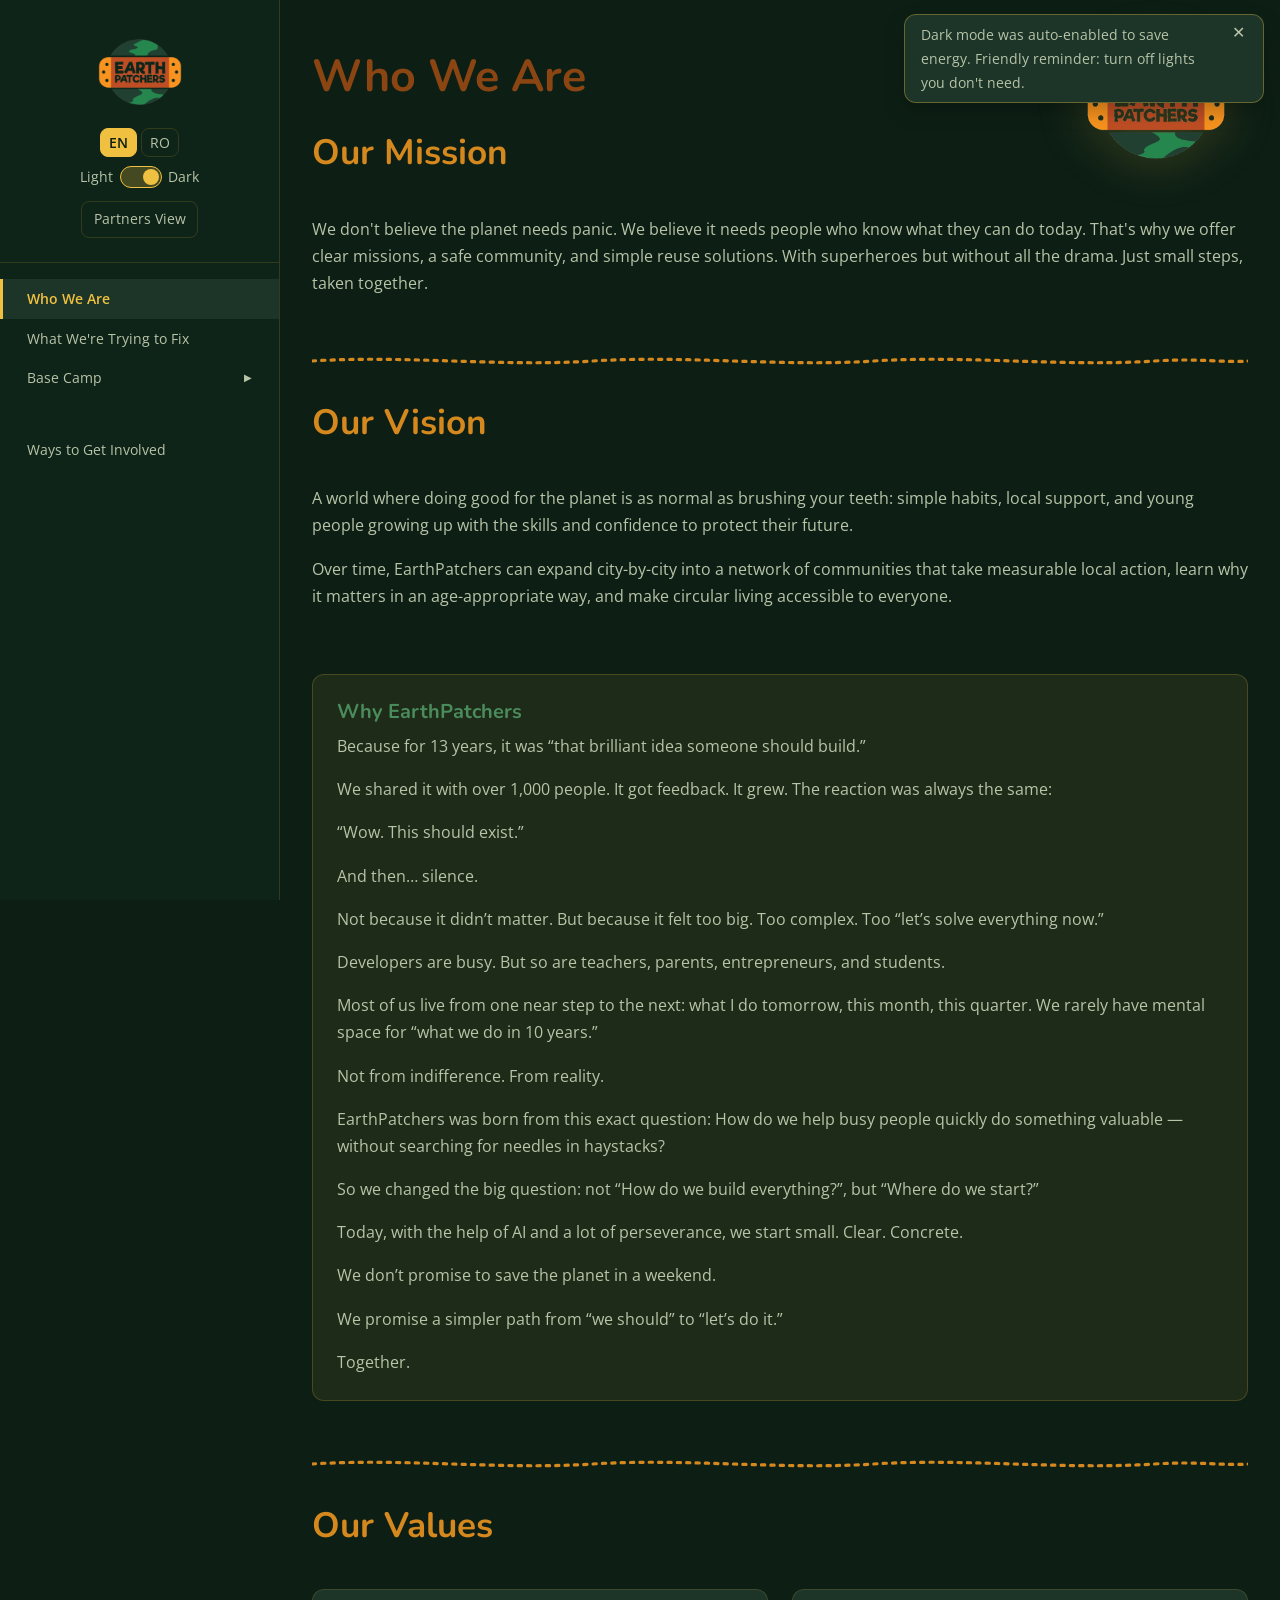
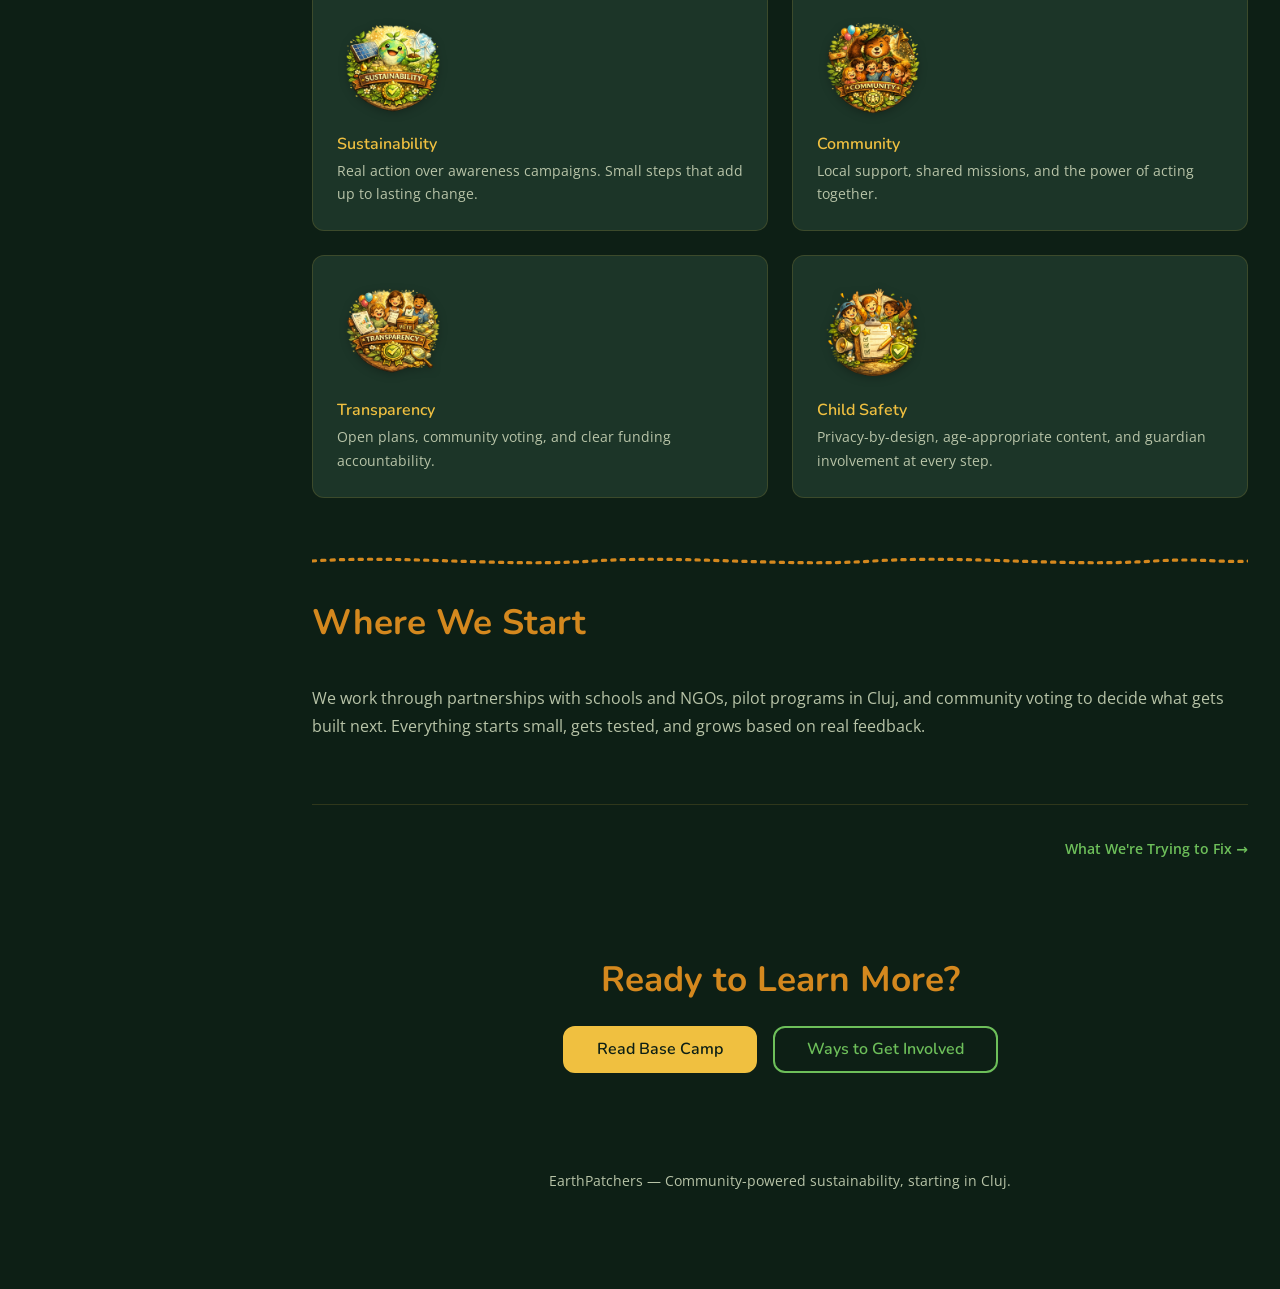
==== index.html @ 1deacddd "Polish overview flow, mission examples, and mobile table controls" ====
﻿<!DOCTYPE html>
<html lang="en">
<head>
  <meta charset="UTF-8">
  <meta name="viewport" content="width=device-width, initial-scale=1.0">
  <title>EarthPatchers — Community-Powered Sustainability for Families & Youth</title>
  <meta name="description" content="EarthPatchers is a community platform that helps families and young people turn sustainability into real-life action through missions, safe local collaboration, and circular habits.">

  <!-- Open Graph -->
  <meta property="og:title" content="EarthPatchers — Community-Powered Sustainability">
  <meta property="og:description" content="A platform for families and youth to turn sustainability into real-life action through missions, collaboration, and circular habits.">
  <meta property="og:image" content="assets/EP_FINAL_LOGO.png">
  <meta property="og:type" content="website">
  <meta property="og:url" content="https://earthpatchers.org">

  <script>
    (function () {
      var root = document.documentElement;
      var savedLang = localStorage.getItem('ep-lang');
      var hour = new Date().getHours();
      var autoTheme = (hour >= 18 || hour < 6) ? 'dark' : 'light';
      var manualTheme = sessionStorage.getItem('ep-theme-manual-override');
      var resolvedTheme = (manualTheme === 'light' || manualTheme === 'dark') ? manualTheme : autoTheme;

      root.lang = (savedLang === 'ro' || savedLang === 'en') ? savedLang : 'en';
      root.setAttribute('data-lang', root.lang);
      root.setAttribute('data-theme', resolvedTheme);
    })();
  </script>

  <!-- Fonts -->
  <link rel="preconnect" href="https://fonts.googleapis.com">
  <link rel="preconnect" href="https://fonts.gstatic.com" crossorigin>
  <link href="https://fonts.googleapis.com/css2?family=Nunito:wght@600;700;800&family=Open+Sans:wght@400;600&display=swap" rel="stylesheet">

  <!-- Favicon -->
  <link rel="icon" type="image/png" href="assets/EP_FINAL_LOGO.png">

  <!-- Styles -->
  <link rel="stylesheet" href="css/styles.css">
</head>
<body>

  <!-- ========== SIDEBAR ========== -->
  <nav id="sidebar" class="sidebar" aria-label="Main navigation">
    <div class="sidebar__header">
      <a href="#about">
        <img src="assets/EP_FINAL_LOGO.png" alt="EarthPatchers Logo" class="sidebar__logo">
      </a>
      <div class="sidebar__lang">
        <button class="lang-btn active" data-lang="en">EN</button>
        <button class="lang-btn" data-lang="ro">RO</button>
      </div>
      <div class="theme-switch" aria-label="Theme switch">
        <span class="theme-switch__label" data-i18n="theme.light">Light</span>
        <label class="theme-toggle">
          <input class="theme-toggle__input" type="checkbox" data-theme-toggle aria-label="Toggle dark mode">
          <span class="theme-toggle__slider"></span>
        </label>
        <span class="theme-switch__label" data-i18n="theme.dark">Dark</span>
      </div>
      <div class="audience-switch">
        <a id="audience-switch-to-partners" class="audience-switch__btn" href="partners.html" data-i18n="audience.switch.partners" data-audience="public">Partners View</a>
        <a id="audience-switch-to-public" class="audience-switch__btn" href="index.html" data-i18n="audience.switch.public" data-audience="partners">Public View</a>
      </div>
    </div>

    <ul class="sidebar__nav">
      <li>
        <a href="#about" class="sidebar__link active" data-i18n="nav.about">Who We Are</a>
      </li>
      <li>
        <a href="#overview" class="sidebar__link" data-i18n="nav.overview">What We're Trying to Fix</a>
      </li>
      <li class="sidebar__accordion">
        <div class="sidebar__accordion-toggle" data-accordion="mvp">
          <a href="#mvp" class="sidebar__accordion-link" data-i18n="nav.mvp">Base Camp</a>
          <button class="sidebar__accordion-arrow" aria-label="Toggle submenu" aria-expanded="false">&#9654;</button>
        </div>
        <ul class="sidebar__submenu">
          <li><a href="#module/missions-hq" class="sidebar__sublink" data-i18n="mod.missions-hq">Missions HQ</a></li>
          <li><a href="#module/tribes" class="sidebar__sublink" data-i18n="mod.tribes">Tribes</a></li>
          <li data-audience="partners"><a href="#module/earth-side" class="sidebar__sublink" data-i18n="mod.earth-side">Earth's Side of the Story</a></li>
          <li data-audience="partners"><a href="#module/market-hut" class="sidebar__sublink" data-i18n="mod.market-hut">Market Hut</a></li>
        </ul>
      </li>
      <li class="sidebar__accordion" data-audience="partners">
        <div class="sidebar__accordion-toggle" data-accordion="next-steps">
          <a href="#next-steps" class="sidebar__accordion-link" data-i18n="nav.next-steps">Next Steps</a>
          <button class="sidebar__accordion-arrow" aria-label="Toggle submenu" aria-expanded="false">&#9654;</button>
        </div>
        <ul class="sidebar__submenu">
          <li><a href="#module/activity-hut" class="sidebar__sublink" data-i18n="mod.activity-hut">Activity Hut</a></li>
          <li><a href="#module/eco-shops" class="sidebar__sublink" data-i18n="mod.eco-shops">Eco Shops Directory</a></li>
          <li><a href="#module/green-wall" class="sidebar__sublink" data-i18n="mod.green-wall">The Green Wall</a></li>
          <li><a href="#module/org-scientists" class="sidebar__sublink" data-i18n="mod.org-scientists">Organisations & Scientists</a></li>
          <li><a href="#module/new-cities" class="sidebar__sublink" data-i18n="mod.new-cities">New Cities & Discovery Phase</a></li>
          <li><a href="#module/games-room" class="sidebar__sublink" data-i18n="mod.games-room">Games Room</a></li>
          <li><a href="#module/patcher-camp" class="sidebar__sublink" data-i18n="mod.patcher-camp">Patcher Camp</a></li>
        </ul>
      </li>
      <li>
        <a href="#contact" class="sidebar__link" data-i18n="nav.contact">Ways to Get Involved</a>
      </li>
    </ul>
  </nav>

  <!-- ========== OVERLAY ========== -->
  <div id="sidebar-overlay" class="sidebar-overlay"></div>

  <!-- ========== MOBILE HEADER ========== -->
  <header id="mobile-header" class="mobile-header">
    <button id="sidebar-toggle" class="hamburger" aria-label="Open menu">
      <span></span>
    </button>
    <img src="assets/EP_FINAL_LOGO.png" alt="EarthPatchers" class="mobile-header__logo">
    <span class="mobile-header__title">EarthPatchers</span>
    <div class="sidebar__lang">
      <button class="lang-btn active" data-lang="en">EN</button>
      <button class="lang-btn" data-lang="ro">RO</button>
    </div>
    <div class="theme-switch theme-switch--mobile" aria-label="Theme switch">
      <span class="theme-switch__icon theme-switch__icon--light" aria-hidden="true"></span>
      <label class="theme-toggle">
        <input class="theme-toggle__input" type="checkbox" data-theme-toggle aria-label="Toggle dark mode">
        <span class="theme-toggle__slider"></span>
      </label>
      <span class="theme-switch__icon theme-switch__icon--dark" aria-hidden="true"></span>
    </div>
  </header>

  <div id="theme-energy-note" class="theme-energy-note" hidden>
    <p class="theme-energy-note__text" data-i18n="theme.auto.note">Dark mode was auto-enabled to save energy. Friendly reminder: turn off lights you don't need.</p>
    <button id="theme-energy-note-close" class="theme-energy-note__close" type="button" aria-label="Dismiss">✕</button>
  </div>

  <!-- ========== MAIN CONTENT ========== -->
  <main class="content">

    <!-- ===== OVERVIEW PAGE ===== -->
    <section id="page-overview" class="page">

      <!-- Hero -->
      <div class="hero">
        <h1 class="hero__tagline" data-i18n="hero.tagline">Patching the Earth Together,
One Stitch at a Time</h1>
        <p class="hero__subtitle rich-text" data-i18n="hero.subtitle" data-i18n-html>Between work, school, laundry, and the everlasting question "where did I leave my keys?", searching for trusted planet missions shouldn&rsquo;t be another task on the list.<br><br>EarthPatchers wants to gather them for you in one place. Creating your own Tribe (a team), starting your own mission, jumping into one started by others, or teaming up with one created by our trusted NGO partners is what we plan to start building first.</p>
      </div>

      <!-- Why EarthPatchers Exists -->
      <div class="section">
        <div class="section__heading">
          <h2 data-i18n="overview.problem.title">What would EarthPatchers stitch together</h2>
        </div>
        <div class="section__divider"></div>
        <p class="rich-text" data-i18n="overview.problem.text" data-i18n-html>There&rsquo;s no shortage of information about the planet.<br>There&rsquo;s just a shortage of time, clarity, and simple ways to act on it.<br><br>Important missions are scattered across websites, hidden in long reports, or buried in social media feeds. Finding them can feel a bit like looking for a needle in a haystack&hellip; while holding a laundry basket in one hand..<br><br>EarthPatchers is building a space that brings these missions together in one place &mdash; so instead of just reading about problems, you&rsquo;ll be able to actually do something about them.<br><br>Small missions at home.<br>Real missions created by trusted NGOs.<br>Ideas started by people like you.</p>
        <div class="callout callout--golden">
          <p class="callout__text rich-text" data-i18n="overview.problem.solution" data-i18n-html>No stress. No fuss.<br>Just practical action, shared effort, and the reminder that big things don&rsquo;t get fixed alone.<br><br><span class="overview-problem-signoff">We&rsquo;re patching the Earth together &mdash; one stitch at a time.</span></p>
        </div>
      </div>

      <!-- What Is a Mission -->
      <div class="section">
        <div class="section__heading">
          <h2 data-i18n="overview.mission.title">What would a Mission to Save the Earth look like</h2>
        </div>
        <div class="section__divider"></div>
        <p data-i18n="overview.mission.text">A mission will be one practical action that helps nature, your neighborhood, or your community, and can be finished in real life. We plan missions to be clear, safe, and doable for different ages and schedules. A realistic rhythm could be one to three missions a month, when life allows.</p>
        <p data-i18n="overview.mission.examples-intro">Examples by mission size and age group:</p>
        <div class="feature-grid mission-size-grid">
          <div class="feature-card">
            <div class="mission-size-header">
              <img src="assets/10_PC.png" alt="" aria-hidden="true" class="mission-size-coin">
              <h4 class="feature-card__title" data-i18n="overview.mission.small.title">Small Mission (10 Patch Coins)</h4>
            </div>
            <div class="feature-card__text" data-i18n="overview.mission.small.examples" data-i18n-html>
              <ul>
                <li>Time: about 10-20 minutes, either as a one-off or as a small daily habit.</li>
                <li>Kids: water one local tree or plant and track it for a week.</li>
                <li>Teens: run a one-week save water at home Tribe challenge.</li>
                <li>Adults: check the fridge, find 2 things that need to be eaten today or tomorrow, and move them to the front.</li>
              </ul>
            </div>
          </div>
          <div class="feature-card">
            <div class="mission-size-header">
              <img src="assets/25_PC.png" alt="" aria-hidden="true" class="mission-size-coin">
              <h4 class="feature-card__title" data-i18n="overview.mission.medium.title">Medium Mission (25 Patch Coins)</h4>
            </div>
            <div class="feature-card__text" data-i18n="overview.mission.medium.examples" data-i18n-html>
              <ul>
                <li>Time: about 45-60 minutes a week, usually done in one session.</li>
                <li>Kids + family: park or riverbank clean-up.</li>
                <li>Teens: take one no-car day and use bike, bus, or walking.</li>
                <li>Adults: donate one item you no longer use (for example a pair of sunglasses, a book, or a jacket).</li>
              </ul>
            </div>
          </div>
          <div class="feature-card">
            <div class="mission-size-header">
              <img src="assets/50_PC.png" alt="" aria-hidden="true" class="mission-size-coin">
              <h4 class="feature-card__title" data-i18n="overview.mission.big.title">Big Mission (50 Patch Coins)</h4>
            </div>
            <div class="feature-card__text" data-i18n="overview.mission.big.examples" data-i18n-html>
              <ul>
                <li>Time: about half a day to a full day, usually during the weekend.</li>
                <li>Kids + school: build and maintain a pollinator corner in the school yard.</li>
                <li>Teens: lead a neighborhood energy-saving mini campaign with measurable results.</li>
                <li>Adults: coordinate a community day with clean-up, repair, and tree-care actions.</li>
              </ul>
            </div>
          </div>
        </div>
      </div>

      <!-- What Is a Tribe -->
      <div class="section">
        <div class="section__heading">
          <h2 data-i18n="overview.tribe.title">What Is a Tribe</h2>
        </div>
        <div class="section__divider"></div>
        <p class="rich-text" data-i18n="overview.tribe.text" data-i18n-html>A Tribe is a small team.<br>Not a crowd. Not a stadium. A handful of people saying, &ldquo;Let&rsquo;s do this together.&rdquo;<br>The kind of team where you know who brings snacks and who always forgets socks.<br>Like a camp club, but for real life.</p>
        <div class="callout callout--golden">
          <h4 class="callout__title" data-i18n="overview.tribe.types-intro">Tribes can be:</h4>
          <div class="feature-card__text" data-i18n="overview.tribe.types" data-i18n-html>
            <ul>
              <li>for kids and teens + leaders (kids use aliases and avatars, no visible faces, and their activity is visible only inside the Tribe)</li>
              <li>adults-only (adults choose how public their involvement is)</li>
            </ul>
          </div>
        </div>
      </div>

      <!-- How It Works -->
      <div class="section">
        <div class="section__heading">
          <h2 data-i18n="overview.how.title">How We Plan It to Work</h2>
        </div>
        <div class="section__divider"></div>
        <div class="journey-table-shell">
          <div class="journey-table-controls" aria-hidden="true">
            <button type="button" class="journey-table-control journey-table-control--left" data-journey-scroll="left" data-i18n-aria-label="overview.how.scroll.left" aria-label="Scroll left">←</button>
            <button type="button" class="journey-table-control journey-table-control--right" data-journey-scroll="right" data-i18n-aria-label="overview.how.scroll.right" aria-label="Scroll right">→</button>
          </div>
          <div class="journey-table-wrap">
            <table class="journey-table">
              <thead>
                <tr>
                  <th data-i18n="overview.how.table.col.step">Step</th>
                  <th data-i18n="overview.how.table.col.adult">Adult Journey</th>
                  <th data-i18n="overview.how.table.col.parent">Parent Journey</th>
                  <th data-i18n="overview.how.table.col.child">Child Journey</th>
                </tr>
              </thead>
              <tbody>
                <tr>
                  <td data-i18n="overview.how.table.step1.label">Join</td>
                  <td>
                    <ul class="journey-list">
                      <li data-i18n="overview.how.table.step1.adult">Adult creates an account and sets own visibility permissions.</li>
                    </ul>
                  </td>
                  <td>
                    <ul class="journey-list">
                      <li data-i18n="overview.how.table.step1.parent">Parent creates family account + linked child account(s). Sets child safety permissions.</li>
                    </ul>
                  </td>
                  <td>
                    <ul class="journey-list">
                      <li data-i18n="overview.how.table.step1.child">Child account(s) are linked to parent account. Parent permissions define what child or children can see and do.</li>
                    </ul>
                  </td>
                </tr>
                <tr>
                  <td data-i18n="overview.how.table.step2.label">Join a Tribe</td>
                  <td>
                    <ul class="journey-list">
                      <li data-i18n="overview.how.table.step2.adult">Adult selects missions based on size and skills, and can belong to one or more Tribes.</li>
                    </ul>
                  </td>
                  <td>
                    <ul class="journey-list">
                      <li data-i18n="overview.how.table.step2.parent">Parent chooses trusted Tribe leaders (teacher, scout leader, or parent leader). The leader sends a safe invite to connect child account(s).</li>
                    </ul>
                  </td>
                  <td>
                    <ul class="journey-list">
                      <li data-i18n="overview.how.table.step2.child">Child or children join only after parent approval through the safe invite, can belong to one or more Tribes, and see only Tribe-shared content.</li>
                    </ul>
                  </td>
                </tr>
                <tr>
                  <td data-i18n="overview.how.table.step3.label">Join and Complete the Mission</td>
                  <td>
                    <ul class="journey-list">
                      <li data-i18n="overview.how.table.step3.adult">Joins the Tribe that created the chosen mission and completes it.</li>
                    </ul>
                  </td>
                  <td>
                    <ul class="journey-list">
                      <li data-i18n="overview.how.table.step3.parent">Parent supports child or children participation where needed. In-person missions may require a minimum number of parents, based on age and mission type.</li>
                    </ul>
                  </td>
                  <td>
                    <ul class="journey-list">
                      <li data-i18n="overview.how.table.step3.child">Child or children join and complete a mission with the Tribe.</li>
                    </ul>
                  </td>
                </tr>
                <tr>
                  <td data-i18n="overview.how.table.step4.label">Validation + Coins</td>
                  <td>
                    <ul class="journey-list">
                      <li data-i18n="overview.how.table.step4.adult">Patch Coins are earned after validation.</li>
                    </ul>
                  </td>
                  <td>
                    <ul class="journey-list">
                      <li data-i18n="overview.how.table.step4.parent">Leader validates. Child or children earn 10 Patch Coins.</li>
                      <li data-i18n="overview.how.table.step4.parent.extra">If parent also participates and is validated: parent earns 10 Patch Coins.</li>
                    </ul>
                  </td>
                  <td>
                    <ul class="journey-list">
                      <li data-i18n="overview.how.table.step4.child">Leader validates. Child or children earn 10 Patch Coins.</li>
                    </ul>
                  </td>
                </tr>
                <tr data-audience="partners">
                  <td data-i18n="overview.how.table.step5.label">Explore + Quiz</td>
                  <td>
                    <ul class="journey-list">
                      <li data-i18n="overview.how.table.step5.adult">Explores Earth&apos;s Side of the Story and can earn extra Patch Coins from the quiz.</li>
                    </ul>
                  </td>
                  <td>
                    <ul class="journey-list">
                      <li data-i18n="overview.how.table.step5.parent">Parent can also explore Earth&apos;s Side of the Story to understand local needs. Content is age-tailored. Quiz can add extra Patch Coins.</li>
                    </ul>
                  </td>
                  <td>
                    <ul class="journey-list">
                      <li data-i18n="overview.how.table.step5.child">Child or children explore age-tailored Earth&apos;s Side of the Story and can earn extra Patch Coins from the quiz.</li>
                    </ul>
                  </td>
                </tr>
                <tr data-audience="partners">
                  <td data-i18n="overview.how.table.step6.label">Use Coins</td>
                  <td>
                    <ul class="journey-list">
                      <li data-i18n="overview.how.table.step6.adult">Uses Patch Coins in Market Hut for practical reusable items (jackets, books, tools, board games, household items).</li>
                      <li data-audience="partners" data-i18n="overview.how.table.step6.games-room">In partners view: Patch Coins can also unlock games in the Games Room.</li>
                    </ul>
                  </td>
                  <td>
                    <ul class="journey-list">
                      <li data-i18n="overview.how.table.step6.parent">Parent helps child or children use Patch Coins in Market Hut safely (toys, jackets, books, school supplies, board games, reusable household items).</li>
                      <li data-audience="partners" data-i18n="overview.how.table.step6.games-room">In partners view: Patch Coins can also unlock games in the Games Room.</li>
                    </ul>
                  </td>
                  <td>
                    <ul class="journey-list">
                      <li data-i18n="overview.how.table.step6.child">Child or children can use earned Patch Coins in Market Hut with parent permissions and guidance.</li>
                      <li data-audience="partners" data-i18n="overview.how.table.step6.games-room">In partners view: Patch Coins can also unlock games in the Games Room.</li>
                    </ul>
                  </td>
                </tr>
              </tbody>
            </table>
          </div>
        </div>
      </div>

      <!-- Trust & Safety -->
      <div class="section section--trust">
        <div class="callout callout--green">
          <h4 class="callout__title" data-i18n="overview.trust.title">Important!</h4>
          <div class="callout__text rich-text" data-i18n="overview.trust.text" data-i18n-html><p><strong>Tribe leaders</strong> will need a validated account. They will help with moderation, keep things safe and clean, and can earn more <strong>Patch Coins</strong> for this extra responsibility.</p><p>For now, <strong>Patch Coins</strong> will just be tracked until the features that use them are ready.</p></div>
        </div>
      </div>

      <!-- Starting in Cluj -->
      <div class="section">
        <div class="section__heading">
          <h2 data-i18n="overview.cluj.title">Starting in Cluj</h2>
        </div>
        <div class="section__divider"></div>
        <div class="feature-card feature-card--single feature-card--cluj-single">
          <div class="feature-card__icon feature-card__icon--cluj"><img src="assets/Starting_in_Cluj_scene_1200x1200_last_one.png" alt="" aria-hidden="true"></div>
          <p class="feature-card__text" data-i18n="overview.cluj.text">EarthPatchers plans to start in Cluj and grow carefully. New cities would open later only when there is enough discovery support (data + partners), so the information stays real and trustworthy.</p>
        </div>
      </div>

      <!-- Partnerships -->
      <div class="section">
        <div class="section__heading">
          <h2 data-i18n="overview.partners.title">Partnerships</h2>
        </div>
        <div class="section__divider"></div>
        <p data-i18n="overview.partners.text">EarthPatchers is designed to work alongside schools and NGOs, not replace them. We plan to build local partnerships and collaboration goals as missions scale. If you want to start missions or get involved as a teacher, parent, scout leader, NGO, or partner, find more details in Ways to Get Involved.</p>
      </div>

      <!-- Bottom CTA -->
      <div class="footer-note page-footer-note">
        <p data-i18n="footer.text">EarthPatchers — Community-powered sustainability, starting in Cluj.</p>
      </div>
    </section>

    <!-- ===== WHERE WE START PAGE ===== -->
    <section id="page-mvp" class="page">

      <h1 data-i18n="mvp.title">Base Camp</h1>
      <p class="mvp-title-plan" data-i18n="mvp.title.plan" data-audience="partners">36-Month Plan</p>
      <p data-i18n="mvp.intro" data-audience="public">EarthPatchers starts with a focused plan in Cluj and begins with two core pillars:</p>
      <p data-i18n="mvp.intro" data-audience="partners">EarthPatchers is starting with a focused 36-month plan that proves the platform works in real life, in Cluj, before we expand. This starting plan has four pillars:</p>

      <!-- MVP Pillars -->
      <div class="pillars">
        <div class="pillar">
          <a href="#module/missions-hq" class="pillar__image-link" aria-label="Open Missions HQ module">
            <img src="assets/Missions_HQ_1200x1200_clean_fullbleed_last_one.png?v=2" alt="Missions HQ" class="pillar__image" loading="lazy">
          </a>
          <h3 class="pillar__title" data-i18n="mvp.pillar1.title">Missions HQ</h3>
          <p class="pillar__text" data-i18n="mvp.pillar1.text">Quick missions (10–20 min) and weekend missions (1–2 hours), filtered by age, interest, and time. Progress tracked with badges, points, and a personal timeline.</p>
          <a href="#module/missions-hq" class="card__link pillar__explore-link"><span data-i18n="nextsteps.explore">Explore</span> &rarr;</a>
        </div>
        <div class="pillar">
          <a href="#module/tribes" class="pillar__image-link" aria-label="Open Tribes module">
            <img src="assets/Tribes_diverse_last.png" alt="Tribes" class="pillar__image" loading="lazy">
          </a>
          <h3 class="pillar__title" data-i18n="mvp.pillar2.title">Tribes</h3>
          <p class="pillar__text" data-i18n="mvp.pillar2.text">Small pilot groups in Cluj with a realistic rhythm: monthly or seasonal challenges. Clear rules, reporting, and adult/guardian involvement where needed.</p>
          <a href="#module/tribes" class="card__link pillar__explore-link"><span data-i18n="nextsteps.explore">Explore</span> &rarr;</a>
        </div>
        <div class="pillar" data-audience="partners">
          <a href="#module/earth-side" class="pillar__image-link" aria-label="Open Earth's Side of the Story module">
            <img src="assets/Earths_Side_of_the_Story_1200x1200_last.png" alt="Earth's Side of the Story" class="pillar__image" loading="lazy">
          </a>
          <h3 class="pillar__title" data-i18n="mvp.pillar4.title">Earth’s Side of the Story</h3>
          <p class="pillar__text" data-i18n="mvp.pillar4.text">A step-by-step learning-and-action world in Cluj with three doors: My Hazards, Contamination & Recovery Zone, and Learn & Play, all connected to missions.</p>
          <a href="#module/earth-side" class="card__link pillar__explore-link"><span data-i18n="nextsteps.explore">Explore</span> &rarr;</a>
        </div>
        <div class="pillar" data-audience="partners">
          <a href="#module/market-hut" class="pillar__image-link" aria-label="Open Market Hut module">
            <img src="assets/Market_Hut_last_one.png?v=2" alt="Market Hut" class="pillar__image" loading="lazy">
          </a>
          <h3 class="pillar__title" data-i18n="mvp.pillar3.title">Market Hut</h3>
          <p class="pillar__text" data-i18n="mvp.pillar3.text">Local swap and give-away listings for Cluj. Safety-by-design: clear exchange rules, safe pickup practices, and moderation for suspicious behavior.</p>
          <a href="#module/market-hut" class="card__link pillar__explore-link"><span data-i18n="nextsteps.explore">Explore</span> &rarr;</a>
        </div>
      </div>

      <!-- Timeline -->
      <div class="section" data-audience="partners">
        <div class="section__heading">
          <h2 data-i18n="mvp.timeline.title">36-Month Timeline</h2>
        </div>
        <div class="section__divider"></div>

        <div class="timeline">
          <!-- Phase 1 -->
          <div class="timeline__phase">
            <div class="timeline__dot"></div>
            <div class="timeline__label"><span data-i18n="mvp.phase1.label">Phase 1</span> &middot; <span data-i18n="mvp.phase1.months">Months 0–12</span></div>
            <h3 class="timeline__title" data-i18n="mvp.phase1.title">Prove the Core Loop in Cluj</h3>
            <ul class="timeline__list">
              <li data-i18n="mvp.phase1.item1">Launch the missions library and start tracking progress</li>
              <li data-i18n="mvp.phase1.item2">Run the first youth community pilot groups with strong safety rules</li>
              <li data-i18n="mvp.phase1.item3">Launch the Market Hut pilot, with moderation and clear guidance for safe pickup</li>
              <li data-i18n="mvp.phase1.item4">Add the first "learning corner" (small, curated, age-aware)</li>
            </ul>
            <div class="timeline__goal">
              <div class="timeline__goal-label">Goal</div>
              <p class="timeline__goal-text" data-i18n="mvp.phase1.goal">Prove people return, participate, and feel safe.</p>
            </div>
          </div>

          <!-- Phase 2 -->
          <div class="timeline__phase">
            <div class="timeline__dot"></div>
            <div class="timeline__label"><span data-i18n="mvp.phase2.label">Phase 2</span> &middot; <span data-i18n="mvp.phase2.months">Months 13–24</span></div>
            <h3 class="timeline__title" data-i18n="mvp.phase2.title">Make It Stronger & Easier to Run</h3>
            <ul class="timeline__list">
              <li data-i18n="mvp.phase2.item1">Improve mission quality and "mission packs" (seasonal collections)</li>
              <li data-i18n="mvp.phase2.item2">Expand youth pilot groups if Phase 1 works well</li>
              <li data-i18n="mvp.phase2.item3">Improve safe exchange flows (categories, templates, trust signals)</li>
              <li data-i18n="mvp.phase2.item4">Grow the learning layer carefully (still staged)</li>
            </ul>
            <div class="timeline__goal">
              <div class="timeline__goal-label">Goal</div>
              <p class="timeline__goal-text" data-i18n="mvp.phase2.goal">Reduce admin/moderation effort while improving experience and safety.</p>
            </div>
          </div>

          <!-- Phase 3 -->
          <div class="timeline__phase">
            <div class="timeline__dot"></div>
            <div class="timeline__label"><span data-i18n="mvp.phase3.label">Phase 3</span> &middot; <span data-i18n="mvp.phase3.months">Months 25–36</span></div>
            <h3 class="timeline__title" data-i18n="mvp.phase3.title">Make It Stable & Scale-Ready</h3>
            <ul class="timeline__list">
              <li data-i18n="mvp.phase3.item1">Make the three pillars robust enough for growth</li>
              <li data-i18n="mvp.phase3.item2">Ensure safety workflows work at larger scale</li>
              <li data-i18n="mvp.phase3.item3">Strengthen the learning layer into clear learning paths connected to missions</li>
            </ul>
            <div class="timeline__goal">
              <div class="timeline__goal-label">Goal</div>
              <p class="timeline__goal-text" data-i18n="mvp.phase3.goal">EarthPatchers becomes repeatable as a model, starting from Cluj.</p>
            </div>
          </div>
        </div>
      </div>

      <!-- What Success Looks Like -->
      <div class="section section--mvp-success">
        <div class="section__heading">
          <h2 data-i18n="mvp.success.title">What Success Looks Like</h2>
        </div>
        <div class="section__divider"></div>
        <ul class="metrics">
          <li><span class="metrics__icon metrics__icon--missions"><img src="assets/Missions are completed and people return.png" alt="" aria-hidden="true"></span> <span data-i18n="mvp.success.item1">Missions are completed and people return for more</span></li>
          <li><span class="metrics__icon metrics__icon--missions"><img src="assets/Youth participation is safe supportive and meaningful.png" alt="" aria-hidden="true"></span> <span data-i18n="mvp.success.item2">Youth participation is safe, supportive, and meaningful</span></li>
          <li data-audience="partners"><span class="metrics__icon metrics__icon--missions metrics__icon--missions-boost"><img src="assets/Circular_exchange_jolly.png" alt="" aria-hidden="true"></span> <span data-i18n="mvp.success.item3">Circular exchange works smoothly with trust and moderation</span></li>
          <li data-audience="partners"><span class="metrics__icon metrics__icon--missions metrics__icon--missions-boost"><img src="assets/povestea_pamantului_jolly.png" alt="" aria-hidden="true"></span> <span data-i18n="mvp.success.item4">The staged learning layer helps people understand "why" and "what to do next"</span></li>
          <li><span class="metrics__icon metrics__icon--missions metrics__icon--missions-boost"><img src="assets/Cluj becomes a strong foundation.png" alt="" aria-hidden="true"></span> <span data-i18n="mvp.success.item5">Cluj becomes a strong foundation for future expansion</span></li>
        </ul>
      </div>
      <div class="callout callout--golden" data-audience="public">
        <h4 class="callout__title" data-i18n="mvp.more.title">Want to see everything we would like to build?</h4>
        <p class="callout__text" data-i18n="mvp.more.text">Switch to Partner View to explore the full Base Camp plan and Next Steps in our Adventure.</p>
        <p class="callout__actions">
          <a href="partners.html#mvp" class="btn btn--secondary" data-i18n="mvp.more.cta">Go to Partner View</a>
        </p>
      </div>

      <div class="footer-note page-footer-note">
        <p data-i18n="footer.text">EarthPatchers — Community-powered sustainability, starting in Cluj.</p>
      </div>
    </section>

    <!-- ===== NEXT STEPS PAGE (HIDDEN) ===== -->
    <section id="page-next-steps" class="page" data-audience="partners">
      <h1 data-i18n="nextsteps.title">Next Steps</h1>
      <p data-i18n="nextsteps.intro">Beyond Base Camp, EarthPatchers envisions a rich ecosystem of modules. These will be shaped by community voting and implementation possibilities through the Green Wall.</p>

      <div class="card-grid">
        <!-- Activity Hut -->
        <div class="card card--module">
          <a href="#module/activity-hut" class="card__image-link">
            <img src="assets/EP_ActivityHut_magic_1200.png" alt="Activity Hut" class="card__image" loading="lazy">
          </a>
          <div class="card__body">
            <h3 class="card__title" data-i18n="mod.activity-hut">Activity Hut</h3>
            <p class="card__text" data-i18n="mod.activity-hut.short">DIY activities, nature crafts, and seasonal projects for families and young people.</p>
            <a href="#module/activity-hut" class="card__link card__cta" data-i18n="nextsteps.explore">Explore</a>
          </div>
        </div>

        <!-- Eco Shops -->
        <div class="card card--module">
          <a href="#module/eco-shops" class="card__image-link">
            <img src="assets/Ghidul_eco.png" alt="Eco Shops Directory" class="card__image" loading="lazy">
          </a>
          <div class="card__body">
            <h3 class="card__title" data-i18n="mod.eco-shops">Eco Shops Directory</h3>
            <p class="card__text" data-i18n="mod.eco-shops.short">A curated local directory of sustainable shops and services.</p>
            <a href="#module/eco-shops" class="card__link card__cta" data-i18n="nextsteps.explore">Explore</a>
          </div>
        </div>

        <!-- Green Wall -->
        <div class="card card--module">
          <a href="#module/green-wall" class="card__image-link">
            <img src="assets/zidul_verde_last.png" alt="The Green Wall" class="card__image" loading="lazy">
          </a>
          <div class="card__body">
            <h3 class="card__title" data-i18n="mod.green-wall">The Green Wall</h3>
            <p class="card__text" data-i18n="mod.green-wall.short">Community idea board with voting, skill-matching, and team formation.</p>
            <a href="#module/green-wall" class="card__link card__cta" data-i18n="nextsteps.explore">Explore</a>
          </div>
        </div>

        <!-- Organisations & Scientists -->
        <div class="card card--module">
          <a href="#module/org-scientists" class="card__image-link">
            <img src="assets/org_ajutatoare.png" alt="Organisations & Scientists" class="card__image" loading="lazy">
          </a>
          <div class="card__body">
            <h3 class="card__title" data-i18n="mod.org-scientists">Organisations & Scientists</h3>
            <p class="card__text" data-i18n="mod.org-scientists.short">A bridge between community action and trusted science and expert guidance.</p>
            <a href="#module/org-scientists" class="card__link card__cta" data-i18n="nextsteps.explore">Explore</a>
          </div>
        </div>

        <!-- New Cities & Discovery Phase -->
        <div class="card card--module">
          <a href="#module/new-cities" class="card__image-link">
            <img src="assets/New Cities & Discovery Phase_last.png" alt="New Cities & Discovery Phase" class="card__image" loading="lazy">
          </a>
          <div class="card__body">
            <h3 class="card__title" data-i18n="mod.new-cities">New Cities & Discovery Phase</h3>
            <p class="card__text" data-i18n="mod.new-cities.short">City-by-city expansion with transparent funding and community voting.</p>
            <a href="#module/new-cities" class="card__link card__cta" data-i18n="nextsteps.explore">Explore</a>
          </div>
        </div>

        <!-- Games Room -->
        <div class="card card--module">
          <a href="#module/games-room" class="card__image-link">
            <img src="assets/games_room.png" alt="Games Room" class="card__image" loading="lazy">
          </a>
          <div class="card__body">
            <h3 class="card__title" data-i18n="mod.games-room">Games Room</h3>
            <p class="card__text" data-i18n="mod.games-room.short">Trusted nature-learning games. Patch Coins unlock doors. Later: Patcher Camp.</p>
            <a href="#module/games-room" class="card__link card__cta" data-i18n="nextsteps.explore">Explore</a>
          </div>
        </div>

        <!-- Patcher Camp -->
        <div class="card card--module">
          <a href="#module/patcher-camp" class="card__image-link">
            <img src="assets/Patcher_camp.png" alt="Patcher Camp" class="card__image" loading="lazy">
          </a>
          <div class="card__body">
            <h3 class="card__title" data-i18n="mod.patcher-camp">Patcher Camp</h3>
            <p class="card__text" data-i18n="mod.patcher-camp.short">A cooperative adventure game where youth solve real problems as superpowers.</p>
            <a href="#module/patcher-camp" class="card__link card__cta" data-i18n="nextsteps.explore">Explore</a>
          </div>
        </div>
      </div>

      <div class="footer-note page-footer-note">
        <p data-i18n="footer.text">EarthPatchers — Community-powered sustainability, starting in Cluj.</p>
      </div>
    </section>

    <!-- ===== MODULE: MISSIONS HQ ===== -->
    <section id="page-module-missions-hq" class="page page--module">
      <div class="module-hero">
        <img src="assets/Missions_HQ_1200x1200_clean_fullbleed_last_one.png?v=2" alt="Missions HQ" class="module-hero__image" loading="lazy">
        <div class="module-hero__content">
          <span class="module-hero__badge module-hero__badge--mvp" data-i18n="module.mvp-badge">Base Camp</span>
          <h1 data-i18n="missions-hq.title">Missions HQ</h1>
        </div>
      </div>
      <div class="module-body">
        <div class="rich-text module-body__intro" data-i18n="missions-hq.desc" data-i18n-html>Missions HQ is where EarthPatchers begins. It’s a library of real-life missions for kids, teens, and adults, designed to make “saving the Earth” feel doable.

Missions come in sizes that fit busy life: • Tiny missions (10–20 minutes) • Weekend missions (1–2 hours) • Team missions (families, schools, clubs, Tribes)

Adults can filter missions by time, topic, and skills (repairing, organising, teaching, gardening, design, photography), so helping can match what people are actually good at.</div>
        <div class="module-rewards">
          <h4 class="module-rewards__title" data-i18n="missions-hq.rewards.title">Rewards stay simple:</h4>
          <div class="feature-grid mission-rewards-grid">
            <div class="feature-card">
              <div class="feature-card__icon feature-card__icon--missions-coin"><img src="assets/50_PC.png" alt="" aria-hidden="true"></div>
              <p class="feature-card__text" data-i18n="missions-hq.rewards.coins">Patch Coins: you earn them through missions and learning, and use them in Market Hut (and later in Games Room).</p>
            </div>
            <div class="feature-card">
              <div class="feature-card__icon feature-card__icon--missions-coin"><img src="assets/badge.png" alt="" aria-hidden="true"></div>
              <p class="feature-card__text" data-i18n="missions-hq.rewards.badges">Badges: they are about who you are becoming (brave, kind, curious).</p>
            </div>
            <div class="feature-card">
              <div class="feature-card__icon feature-card__icon--missions-coin"><img src="assets/Achievement.png" alt="" aria-hidden="true"></div>
              <p class="feature-card__text" data-i18n="missions-hq.rewards.achievements">Achievements: the things you did, like stickers in your adventure notebook.</p>
            </div>
          </div>
        </div>
        <div class="callout callout--golden module-body__why">
          <h4 class="callout__title" data-i18n="module.why">Why It Matters</h4>
          <p class="callout__text" data-i18n="missions-hq.why">Missions turn climate anxiety into doable action. They give families and young people a clear starting point: one mission at a time, building real change step by step.</p>
        </div>
      </div>
      <div class="module-nav">
        <span class="module-nav__spacer" aria-hidden="true"></span>
        <a href="#module/tribes" class="module-nav__link module-nav__next" data-i18n="module.next">Next &rarr;</a>
      </div>
    </section>

    <!-- ===== MODULE: TRIBES ===== -->
    <section id="page-module-tribes" class="page page--module">
      <div class="module-hero">
        <img src="assets/Tribes_diverse_last.png" alt="Tribes" class="module-hero__image" loading="lazy">
        <div class="module-hero__content">
          <span class="module-hero__badge module-hero__badge--mvp" data-i18n="module.mvp-badge">Base Camp</span>
          <h1 data-i18n="tribes.title">Tribes</h1>
        </div>
      </div>
      <div class="module-body">
        <div class="rich-text module-body__intro" data-i18n="tribes.desc" data-i18n-html>A Tribe is EarthPatchers’ word for a small team (like a club). Tribes can be: • Kids/Teens Tribes (aliases + avatars, no visible kids’ faces, kid activity visible only in the Tribe) • Adults-only Tribes (adults choose their visibility)

Missions can be shared across Tribes so great missions spread without exposing children’s accounts.

Tribe “camp rules” keep things kind and clean: • Be kind • Keep private details private • No visible kids’ faces • Don’t post littering (and don’t encourage it) • Use a Littering report when something shouldn’t be there</div>
        <div class="callout callout--golden module-body__why">
          <h4 class="callout__title" data-i18n="module.why">Why It Matters</h4>
          <p class="callout__text" data-i18n="tribes.why">Sustainability isn’t just about tasks — it’s about belonging. Tribes turn the platform into a community where people support each other, act together, and keep things safe and kind.</p>
        </div>
        <div class="module-next-steps" data-audience="partners">
          <h4 class="module-next-steps__title" data-i18n="module.next-steps-title">Coming Later</h4>
          <ul class="module-next-steps__list">
            <li data-i18n="tribes.next1">More Tribe types: schools, neighbourhoods, NGOs, and interest-based Tribes.</li>
            <li data-i18n="tribes.next2">Better mission sharing through Mission Shelf search and favourites.</li>
            <li data-i18n="tribes.next3">Optional area-based Tribe challenges (monthly or seasonal, not overwhelming).</li>
            <li data-i18n="tribes.next4">Cleaner moderation tools and clearer littering reports.</li>
            <li data-i18n="tribes.next5">Optional adult-only community events and learning circles.</li>
            <li class="rich-text" data-i18n="tribes.next6" data-i18n-html>
              Roles:
              <ol>
                <li>MasterPatchers (Mentors, Campaigners)</li>
                <li>NewsPatcher (Reporters)</li>
                <li>AppPatchers (Developers, QAs)</li>
                <li>CraftPatchers (Craft makers - Market Hut)</li>
              </ol>
            </li>
          </ul>
        </div>
      </div>
      <div class="module-nav">
        <a href="#module/missions-hq" class="module-nav__link module-nav__prev" data-i18n="module.prev">&larr; Previous</a>
        <a href="#module/earth-side" class="module-nav__link module-nav__next" data-i18n="module.next" data-audience="partners">Next &rarr;</a>
      </div>
    </section>

    <!-- ===== MODULE: MARKET HUT ===== -->
    <section id="page-module-market-hut" class="page page--module">
      <div class="module-hero">
        <img src="assets/Market_Hut_last_one.png?v=2" alt="Market Hut" class="module-hero__image" loading="lazy">
        <div class="module-hero__content">
          <span class="module-hero__badge module-hero__badge--mvp" data-i18n="module.mvp-badge">Base Camp</span>
          <h1 data-i18n="market-hut.title">Market Hut</h1>
        </div>
      </div>
      <div class="module-body">
        <div class="rich-text module-body__intro" data-i18n="market-hut.desc" data-i18n-html>The Market Hut is a Cluj-first circular exchange where people reuse items instead of buying new. Patch Coins make it work without awkward item-for-item matching: you earn coins by helping, then use coins to choose items.

Safety guidance is built into the flow. Adults choose their visibility, but children’s faces are never allowed.</div>
        <div class="callout callout--golden module-body__why">
          <h4 class="callout__title" data-i18n="module.why">Why It Matters</h4>
          <p class="callout__text" data-i18n="market-hut.why">Circular habits are one of the fastest ways to reduce waste. Patch Coins make reuse simple and fair — no awkward item-for-item matching, just kindness and coins.</p>
        </div>
        <div class="module-next-steps">
          <h4 class="module-next-steps__title" data-i18n="module.next-steps-title">Coming Later</h4>
          <ul class="module-next-steps__list">
            <li data-i18n="market-hut.next1">Optional polite bidding using Patch Coins for high-demand items (simple and kid-safe).</li>
            <li data-i18n="market-hut.next2">Borrowing shelves (tools, books, sports gear, kids gear).</li>
            <li data-i18n="market-hut.next3">Better trust signals (verified users and mission-verified trading privileges).</li>
            <li data-i18n="market-hut.next4">Safer meetup and pickup guidance with clearer rules.</li>
          </ul>
        </div>
      </div>
      <div class="module-nav">
        <a href="#module/earth-side" class="module-nav__link module-nav__prev" data-i18n="module.prev">&larr; Previous</a>
        <a href="#module/activity-hut" class="module-nav__link module-nav__next" data-i18n="module.next" data-audience="partners">Next &rarr;</a>
        <a href="#about" class="module-nav__link module-nav__next" data-i18n="module.next" data-audience="public">Next &rarr;</a>
      </div>
    </section>

    <!-- ===== MODULE: EARTH'S SIDE OF THE STORY ===== -->
    <section id="page-module-earth-side" class="page page--module">
      <div class="module-hero">
        <img src="assets/Earths_Side_of_the_Story_1200x1200_last.png" alt="Earth's Side of the Story" class="module-hero__image" loading="lazy">
        <div class="module-hero__content">
          <span class="module-hero__badge module-hero__badge--mvp" data-i18n="module.mvp-badge">Base Camp</span>
          <h1 data-i18n="earth-side.title">Earth's Side of the Story</h1>
        </div>
      </div>
      <div class="module-body">
        <div class="rich-text module-body__intro" data-i18n="earth-side.desc" data-i18n-html>Earth’s Side of the Story is the learning-and-action world that starts in Cluj and connects learning to missions. It has three doors:

1) My Hazards • Explains hazards in a friendly way: - natural hazards - natural hazards made worse by pollution/changes people cause - hazards caused directly by people • Short learning cards and quizzes earn Patch Coins.

2) Contamination & Recovery Zone (Cluj map) Adults (and older teens where appropriate) can add a pin (photo + short note) for: • littering hot spots • damaged areas / broken things • trees cut where they shouldn’t be • places needing care

Pins can become missions (or requests for missions). Later, this map can include verified helper pins: • Helpers (NGOs, researchers, community groups) • Missions (ways to help) • Reports (things needing attention)

3) Learn & Play Short learning paths and quizzes that connect back to missions and Patch Coins.</div>
        <div class="callout callout--golden module-body__why">
          <h4 class="callout__title" data-i18n="module.why">Why It Matters</h4>
          <p class="callout__text" data-i18n="earth-side.why">Understanding "why" is the bridge between action and lasting change. This module makes learning accessible, emotionally safe, and directly connected to real missions.</p>
        </div>
        <div class="module-next-steps">
          <h4 class="module-next-steps__title" data-i18n="module.next-steps-title">Coming Later</h4>
          <ul class="module-next-steps__list">
            <li data-i18n="earth-side.next1">Tribe alerts: new pins can gently alert nearby Tribes so local teams can choose to help.</li>
            <li data-i18n="earth-side.next2">New cities/countries open slowly via a Discovery Phase (data + partners + priority missions). If discovery isn't supported, the area stays "sleeping" until the community helps find data sources or partners.</li>
            <li data-i18n="earth-side.next3">Community help for discovery (finding data sources and mapping local helpers).</li>
            <li data-i18n="earth-side.next4">Verified helper pins (NGOs, scientists, community groups) and mission pins.</li>
            <li data-i18n="earth-side.next5">Better learning paths (age-appropriate, including adult paths).</li>
          </ul>
        </div>
      </div>
      <div class="module-nav">
        <a href="#module/tribes" class="module-nav__link module-nav__prev" data-i18n="module.prev">&larr; Previous</a>
        <a href="#module/market-hut" class="module-nav__link module-nav__next" data-i18n="module.next">Next &rarr;</a>
      </div>
    </section>

    <!-- ===== MODULE: GAMES ROOM ===== -->
    <section id="page-module-games-room" class="page page--module" data-audience="partners">
      <div class="module-hero">
        <img src="assets/games_room.png" alt="Games Room" class="module-hero__image" loading="lazy">
        <div class="module-hero__content">
          <span class="module-hero__badge module-hero__badge--future" data-i18n="module.future-badge">Future Module</span>
          <h1 data-i18n="games-room.title">Games Room</h1>
        </div>
      </div>
      <div class="module-body">
        <div class="rich-text module-body__intro" data-i18n="games-room.desc" data-i18n-html>The Games Room starts by embedding trusted nature-learning games so EarthPatchers can offer play-based learning quickly. Patch Coins unlock games (simple rule: coins open doors). Adults can play too and earn Patch Coins.</div>
        <div class="callout callout--golden module-body__why">
          <h4 class="callout__title" data-i18n="module.why">Why It Matters</h4>
          <p class="callout__text" data-i18n="games-room.why">Play is how children learn best. Starting with trusted games means learning happens fast, and Patch Coins keep engagement connected to real effort.</p>
        </div>
        <div class="module-next-steps">
          <h4 class="module-next-steps__title" data-i18n="module.next-steps-title">Coming Later</h4>
          <ul class="module-next-steps__list">
            <li data-i18n="games-room.next1">EarthPatchers-made games, and eventually Patcher Camp.</li>
          </ul>
        </div>
      </div>
      <div class="module-nav">
        <a href="#module/new-cities" class="module-nav__link module-nav__prev" data-i18n="module.prev">&larr; Previous</a>
        <a href="#module/patcher-camp" class="module-nav__link module-nav__next" data-i18n="module.next">Next &rarr;</a>
      </div>
    </section>

    <!-- ===== MODULE: ACTIVITY HUT ===== -->
    <section id="page-module-activity-hut" class="page page--module" data-audience="partners">
      <div class="module-hero">
        <img src="assets/EP_ActivityHut_magic_1200.png" alt="Activity Hut" class="module-hero__image" loading="lazy">
        <div class="module-hero__content">
          <span class="module-hero__badge module-hero__badge--future" data-i18n="module.future-badge">Future Module</span>
          <h1 data-i18n="activity-hut.title">Activity Hut</h1>
        </div>
      </div>
      <div class="module-body">
        <div class="rich-text module-body__intro" data-i18n="activity-hut.desc" data-i18n-html>The Activity Hut is a personal home base that feels like an adventure journal. It shows: • your adventure trail (missions and milestones) • Patch Coins now (spendable) and Patch Coins earned (lifetime effort) • badges and achievements • role path (like Leader, or MasterPatcher as we call it) Adults choose what to share publicly; kids stay within Tribe visibility rules.</div>
        <div class="callout callout--golden module-body__why">
          <h4 class="callout__title" data-i18n="module.why">Why It Matters</h4>
          <p class="callout__text" data-i18n="activity-hut.why">Your adventure journal is where effort becomes visible. Badges show who you're becoming, achievements show what you've done, and your Patch Coins total shows your lifetime impact.</p>
        </div>
        <div class="module-next-steps">
          <h4 class="module-next-steps__title" data-i18n="module.next-steps-title">Coming Later</h4>
          <ul class="module-next-steps__list">
            <li data-i18n="activity-hut.next1">Safe kid-friendly AI can create a child's Hero Story: a bedtime-story retelling of verified adventures, using alias + avatar only.</li>
          </ul>
        </div>
      </div>
      <div class="module-nav">
        <a href="#module/earth-side" class="module-nav__link module-nav__prev" data-i18n="module.prev">&larr; Previous</a>
        <a href="#module/eco-shops" class="module-nav__link module-nav__next" data-i18n="module.next">Next &rarr;</a>
      </div>
    </section>

    <!-- ===== MODULE: ECO SHOPS ===== -->
    <section id="page-module-eco-shops" class="page page--module" data-audience="partners">
      <div class="module-hero">
        <img src="assets/Ghidul_eco.png" alt="Eco Shops Directory" class="module-hero__image" loading="lazy">
        <div class="module-hero__content">
          <span class="module-hero__badge module-hero__badge--future" data-i18n="module.future-badge">Future Module</span>
          <h1 data-i18n="eco-shops.title">Eco Shops Directory</h1>
        </div>
      </div>
      <div class="module-body">
        <div class="rich-text module-body__intro" data-i18n="eco-shops.desc" data-i18n-html>Eco Shops is a Cluj-first guide to sustainable products and local shops with ratings and comments to keep things honest. Quality rules reduce spam: • You can review or add products after earning enough Patch Coins and completing a verified mission. • New products are submitted via a template (photo, where to buy, materials, why it’s better, what to watch out for). • Leaders, also called MasterPatchers, verify entries before they go live.</div>
        <div class="callout callout--golden module-body__why">
          <h4 class="callout__title" data-i18n="module.why">Why It Matters</h4>
          <p class="callout__text" data-i18n="eco-shops.why">Finding truly sustainable products is hard. This directory keeps things honest with community reviews, verified missions, and Leader oversight (MasterPatcher role).</p>
        </div>
      </div>
      <div class="module-nav">
        <a href="#module/activity-hut" class="module-nav__link module-nav__prev" data-i18n="module.prev">&larr; Previous</a>
        <a href="#module/green-wall" class="module-nav__link module-nav__next" data-i18n="module.next">Next &rarr;</a>
      </div>
    </section>

    <!-- ===== MODULE: GREEN WALL ===== -->
    <section id="page-module-green-wall" class="page page--module" data-audience="partners">
      <div class="module-hero">
        <img src="assets/zidul_verde_last.png" alt="The Green Wall" class="module-hero__image" loading="lazy">
        <div class="module-hero__content">
          <span class="module-hero__badge module-hero__badge--future" data-i18n="module.future-badge">Future Module</span>
          <h1 data-i18n="green-wall.title">Green Wall</h1>
        </div>
      </div>
      <div class="module-body">
        <div class="rich-text module-body__intro" data-i18n="green-wall.desc" data-i18n-html>The Green Wall is an idea garden where people post ideas, vote, and form teams based on skills. Ideas can be: • local community projects (repair clubs, refill stations) • next steps for EarthPatchers itself (new features, new modules, expansion ideas)

Helper Page explanation: The Helper Page is found inside the Activity Hut. It’s the part of your profile that can show what you learned and how you helped (optional sharing, adult-controlled).</div>
        <div class="callout callout--golden module-body__why">
          <h4 class="callout__title" data-i18n="module.why">Why It Matters</h4>
          <p class="callout__text" data-i18n="green-wall.why">Good ideas need more than enthusiasm — they need skills, teamwork, and sometimes funding. The Green Wall turns community energy into real projects.</p>
        </div>
      </div>
      <div class="module-nav">
        <a href="#module/eco-shops" class="module-nav__link module-nav__prev" data-i18n="module.prev">&larr; Previous</a>
        <a href="#module/org-scientists" class="module-nav__link module-nav__next" data-i18n="module.next">Next &rarr;</a>
      </div>
    </section>

    <!-- ===== MODULE: ORGANISATIONS & SCIENTISTS ===== -->
    <section id="page-module-org-scientists" class="page page--module" data-audience="partners">
      <div class="module-hero">
        <img src="assets/org_ajutatoare.png" alt="Organisations & Scientists" class="module-hero__image" loading="lazy">
        <div class="module-hero__content">
          <span class="module-hero__badge module-hero__badge--future" data-i18n="module.future-badge">Future Module</span>
          <h1 data-i18n="org-scientists.title">Organisations & Scientists</h1>
        </div>
      </div>
      <div class="module-body">
        <div class="rich-text module-body__intro" data-i18n="org-scientists.desc" data-i18n-html>Verified organisations and researchers appear as special Helper pins within the Contamination & Recovery Zone in Earth’s Side of the Story. Pin types can include: • Helpers (NGOs, researchers, community groups) • Missions (ways to help) • Reports (things needing attention)

This helps people discover real helper teams, learn what they do in clear language, and join missions.</div>
        <div class="callout callout--golden module-body__why">
          <h4 class="callout__title" data-i18n="module.why">Why It Matters</h4>
          <p class="callout__text" data-i18n="org-scientists.why">Seeing who helps — and how to join them — turns a map of problems into a map of hope. Verified helper pins connect community action to real expertise.</p>
        </div>
      </div>
      <div class="module-nav">
        <a href="#module/green-wall" class="module-nav__link module-nav__prev" data-i18n="module.prev">&larr; Previous</a>
        <a href="#module/new-cities" class="module-nav__link module-nav__next" data-i18n="module.next">Next &rarr;</a>
      </div>
    </section>

    <!-- ===== MODULE: NEW CITIES & DISCOVERY PHASE ===== -->
    <section id="page-module-new-cities" class="page page--module" data-audience="partners">
      <div class="module-hero">
        <img src="assets/New Cities & Discovery Phase_last.png" alt="New Cities & Discovery Phase" class="module-hero__image" loading="lazy">
        <div class="module-hero__content">
          <span class="module-hero__badge module-hero__badge--future" data-i18n="module.future-badge">Future Module</span>
          <h1 data-i18n="new-cities.title">New Cities & Discovery Phase</h1>
        </div>
      </div>
      <div class="module-body">
        <div class="rich-text module-body__intro" data-i18n="new-cities.desc" data-i18n-html>EarthPatchers expands slowly and honestly. Each new city starts with a Discovery Phase: • find reliable data sources • find local helpers and partners • identify priority missions

If discovery isn’t supported yet, the new city stays “sleeping” until the community helps find data sources or partners.</div>
        <div class="callout callout--golden module-body__why">
          <h4 class="callout__title" data-i18n="module.why">Why It Matters</h4>
          <p class="callout__text" data-i18n="new-cities.why">Scaling should be honest and community-driven. No half-built chapters — each city opens properly with real data, real partners, and real priority missions.</p>
        </div>
      </div>
      <div class="module-nav">
        <a href="#module/org-scientists" class="module-nav__link module-nav__prev" data-i18n="module.prev">&larr; Previous</a>
        <a href="#module/games-room" class="module-nav__link module-nav__next" data-i18n="module.next">Next &rarr;</a>
      </div>
    </section>

    <!-- ===== MODULE: PATCHER CAMP ===== -->
    <section id="page-module-patcher-camp" class="page page--module" data-audience="partners">
      <div class="module-hero">
        <img src="assets/Patcher_camp.png" alt="Patcher Camp" class="module-hero__image" loading="lazy">
        <div class="module-hero__content">
          <span class="module-hero__badge module-hero__badge--future" data-i18n="module.future-badge">Future Module</span>
          <h1 data-i18n="patcher-camp.title">Patcher Camp</h1>
        </div>
      </div>
      <div class="module-body">
        <div class="rich-text module-body__intro" data-i18n="patcher-camp.desc" data-i18n-html>Patcher Camp is a future flagship teamwork game. Kids work together through Earth zones using “powers” that are real knowledge: Earth, Water, Fire, Wind. It teaches practical skills, problem-solving, and brave teamwork. It comes after the Games Room foundation is working.</div>
        <div class="callout callout--golden module-body__why">
          <h4 class="callout__title" data-i18n="module.why">Why It Matters</h4>
          <p class="callout__text" data-i18n="patcher-camp.why">Games make learning irresistible. Patcher Camp connects play to real-world action, helping young people see their knowledge as superpowers for the planet.</p>
        </div>
      </div>
      <div class="module-nav">
        <a href="#module/games-room" class="module-nav__link module-nav__prev" data-i18n="module.prev">&larr; Previous</a>
        <span class="module-nav__spacer" aria-hidden="true"></span>
      </div>
    </section>

    <!-- ===== ABOUT US PAGE ===== -->
    <section id="page-about" class="page active">
      <h1 data-i18n="about.title">Who We Are</h1>

      <!-- Mission -->
      <div class="section">
        <div class="section__heading">
          <h2 data-i18n="about.mission.title">Our Mission</h2>
        </div>
        <div class="section__divider"></div>
        <div class="rich-text" data-i18n="about.mission.text" data-i18n-html>We don't believe the planet needs panic. We believe it needs people who know what they can do today. That's why we offer clear missions, a safe community, and simple reuse solutions. With superheroes but without all the drama. Just small steps, taken together.</div>
      </div>

      <!-- Vision -->
      <div class="section section--about-trail-before">
        <div class="section__heading">
          <h2 data-i18n="about.vision.title">Our Vision</h2>
        </div>
        <div class="section__divider"></div>
        <p data-i18n="about.vision.text">A world where doing good for the planet is as normal as brushing your teeth: simple habits, local support, and young people growing up with the skills and confidence to protect their future.</p>
        <p data-i18n="about.vision.expand">Over time, EarthPatchers can expand city-by-city into a network of communities that take measurable local action, learn why it matters in an age-appropriate way, and make circular living accessible to everyone.</p>
      </div>

      <!-- Why EarthPatchers -->
      <div class="section">
        <div class="callout callout--golden">
          <h4 class="callout__title" data-i18n="about.why.title">Why EarthPatchers</h4>
          <div class="callout__text rich-text" data-i18n="about.why.text" data-i18n-html><p>Because for 13 years, it was “that brilliant idea someone should build.”</p><p>We shared it with over 1,000 people. It got feedback. It grew. The reaction was always the same:</p><p>“Wow. This should exist.”</p><p>And then… silence.</p><p>Not because it didn’t matter. But because it felt too big. Too complex. Too “let’s solve everything now.”</p><p>Developers are busy. But so are teachers, parents, entrepreneurs, and students.</p><p>Most of us live from one near step to the next: what I do tomorrow, this month, this quarter. We rarely have mental space for “what we do in 10 years.”</p><p>Not from indifference. From reality.</p><p>EarthPatchers was born from this exact question: How do we help busy people quickly do something valuable — without searching for needles in haystacks?</p><p>So we changed the big question: not “How do we build everything?”, but “Where do we start?”</p><p>Today, with the help of AI and a lot of perseverance, we start small. Clear. Concrete.</p><p>We don’t promise to save the planet in a weekend.</p><p>We promise a simpler path from “we should” to “let’s do it.”</p><p>Together.</p></div>
        </div>
      </div>

      <!-- Values -->
      <div class="section section--about-trail-before">
        <div class="section__heading">
          <h2 data-i18n="about.values.title">Our Values</h2>
        </div>
        <div class="section__divider"></div>
        <div class="values-grid">
          <div class="value-card">
            <div class="value-card__icon"><img src="assets/sustainability.png" alt="" aria-hidden="true"></div>
            <h4 class="value-card__title" data-i18n="about.value1.title">Sustainability</h4>
            <p class="value-card__text" data-i18n="about.value1.text">Real action over awareness campaigns. Small steps that add up to lasting change.</p>
          </div>
          <div class="value-card">
            <div class="value-card__icon"><img src="assets/community.png" alt="" aria-hidden="true"></div>
            <h4 class="value-card__title" data-i18n="about.value2.title">Community</h4>
            <p class="value-card__text" data-i18n="about.value2.text">Local support, shared missions, and the power of acting together.</p>
          </div>
          <div class="value-card">
            <div class="value-card__icon"><img src="assets/Transparency.png" alt="" aria-hidden="true"></div>
            <h4 class="value-card__title" data-i18n="about.value3.title">Transparency</h4>
            <p class="value-card__text" data-i18n="about.value3.text">Open plans, community voting, and clear funding accountability.</p>
          </div>
          <div class="value-card">
            <div class="value-card__icon"><img src="assets/Youth participation is safe supportive and meaningful.png" alt="" aria-hidden="true"></div>
            <h4 class="value-card__title" data-i18n="about.value4.title">Child Safety</h4>
            <p class="value-card__text" data-i18n="about.value4.text">Privacy-by-design, age-appropriate content, and guardian involvement at every step.</p>
          </div>
        </div>
      </div>

      <!-- Where We Start -->
      <div class="section section--about-trail-before">
        <div class="section__heading">
          <h2 data-i18n="about.how.title">Where We Start</h2>
        </div>
        <div class="section__divider"></div>
        <p data-i18n="about.how.text">We work through partnerships with schools and NGOs, pilot programs in Cluj, and community voting to decide what gets built next. Everything starts small, gets tested, and grows based on real feedback.</p>
      </div>

      <div class="cta-strip page-end-cta">
        <h2 data-i18n="overview.cta.title">Ready to Learn More?</h2>
        <div class="cta-strip__buttons">
          <a href="#mvp" class="btn btn--primary" data-i18n="overview.cta.mvp">Read Base Camp</a>
          <a href="#contact" class="btn btn--secondary" data-i18n="overview.cta.contact">Ways to Get Involved</a>
        </div>
      </div>

      <div class="footer-note page-footer-note">
        <p data-i18n="footer.text">EarthPatchers — Community-powered sustainability, starting in Cluj.</p>
      </div>
    </section>

    <!-- ===== CONTACT US PAGE ===== -->
    <section id="page-contact" class="page">
      <h1 data-i18n="contact.title">Ways to Get Involved</h1>
      <p class="rich-text" data-i18n="contact.intro" data-i18n-html>Do you want to bring EarthPatchers to your school, your community, or your organization?<br><br>Give us a sign. We promise we will not send a 48-page PDF.<br><br>We will sit down together (virtually or in person) and get things moving together.</p>

      <div class="donate-actions">
        <a class="btn btn--primary" href="mailto:contact@earthpatchers.org">contact@earthpatchers.org</a>
        <button id="contact-copy-email-btn" type="button" class="btn btn--secondary" data-i18n="contact.copy-email">Copy Email</button>
      </div>
      <p id="contact-copy-status" class="donate-status" aria-live="polite"></p>

      <div class="footer-note page-footer-note">
        <p data-i18n="footer.text">EarthPatchers — Community-powered sustainability, starting in Cluj.</p>
      </div>
    </section>

    <!-- ===== DONATE PAGE ===== -->
    <section id="page-donate" class="page" hidden>
      <h1 data-i18n="donate.title">Donate</h1>
      <p data-i18n="donate.intro">If you want to support EarthPatchers, leave your contact details and donation interest. For now, this is an interest form, and we will contact you directly.</p>

      <div class="callout callout--golden">
        <h4 class="callout__title" data-i18n="donate.coming-soon.title">Coming soon:</h4>
        <p class="callout__text" data-i18n="donate.coming-soon.text">Direct account transfer options and the 3.5% tax redirection option will come once incorporation setup is complete.</p>
      </div>

      <form id="donate-form" class="contact-form" novalidate>
        <div class="form-group">
          <label for="donate-name" data-i18n="donate.name">Full Name</label>
          <input id="donate-name" name="name" type="text" required autocomplete="name">
        </div>

        <div class="form-group">
          <label for="donate-email" data-i18n="donate.email">Email Address</label>
          <input id="donate-email" name="email" type="email" required autocomplete="email">
        </div>

        <div class="form-group">
          <label for="donate-phone" data-i18n="donate.phone">Phone Number (optional)</label>
          <input id="donate-phone" name="phone" type="tel" autocomplete="tel">
        </div>

        <div class="form-group">
          <label for="donate-location" data-i18n="donate.location">City / Country</label>
          <input id="donate-location" name="location" type="text" required autocomplete="address-level2">
        </div>

        <div class="form-group">
          <label for="donate-interest" data-i18n="donate.interest">I want to support as</label>
          <select id="donate-interest" name="interest" required>
            <option value="" data-i18n="donate.interest.select">-- Select --</option>
            <option value="individual" data-i18n="donate.interest.individual">Individual donor</option>
            <option value="parent" data-i18n="donate.interest.parent">Parent / Family</option>
            <option value="organization" data-i18n="donate.interest.organization">Organization / Company</option>
            <option value="partner" data-i18n="donate.interest.partner">Potential partner</option>
            <option value="other" data-i18n="donate.interest.other">Other</option>
          </select>
        </div>

        <div class="form-group">
          <label for="donate-message" data-i18n="donate.message">Notes (optional)</label>
          <textarea id="donate-message" name="message" data-i18n-placeholder="donate.message.placeholder" placeholder="Anything you'd like us to know about your donation interest."></textarea>
        </div>

        <div class="donate-actions">
          <button type="submit" class="btn btn--primary" data-i18n="donate.submit">Send Donate Interest</button>
          <button type="button" id="donate-back-btn" class="btn btn--secondary" data-i18n="donate.back">Back</button>
        </div>
      </form>

      <p id="donate-status" class="donate-status" aria-live="polite"></p>

      <div class="footer-note page-footer-note">
        <p data-i18n="footer.text">EarthPatchers — Community-powered sustainability, starting in Cluj.</p>
      </div>
    </section>

</main>

  <!-- Scripts -->
  <script src="js/i18n.js"></script>
  <script src="js/audience.js"></script>
  <script src="js/sidebar.js"></script>
  <script src="js/router.js"></script>
  <script src="js/main.js"></script>
</body>
</html>
---- css/styles.css ----
/* ============================================
   EarthPatchers — Design System & Styles
   Theme: Dark magical forest
   ============================================ */

/* --- Design Tokens --- */
:root {
  /* Backgrounds */
  --color-bg-deep: #0d1f15;
  --color-bg-surface: #152a1e;
  --color-bg-card: #1c3528;
  --color-bg-card-hover: #234530;
  --color-bg-sidebar: #0f2418;

  /* Text */
  --color-text-primary: #b8c4a8;
  --color-text-secondary: #b8c4a8;
  --color-text-heading: #F0C040;
  --color-text-accent: #6dbf5a;

  /* Brand */
  --color-bandage-brown: #8B4513;
  --color-bandage-amber: #D4881e;
  --color-logo-orange-dark: #8B4513;
  --color-golden-glow: #F0C040;
  --color-earth-green: #2d6b3f;
  --color-earth-green-light: #4a8c5c;

  /* Functional */
  --color-star-glow: #fffbe6;
  --color-border: rgba(240, 192, 64, 0.15);
  --color-border-hover: rgba(240, 192, 64, 0.35);
  --color-overlay: rgba(0, 0, 0, 0.6);

  /* Spacing */
  --space-xs: 0.25rem;
  --space-sm: 0.5rem;
  --space-md: 1rem;
  --space-lg: 1.5rem;
  --space-xl: 2rem;
  --space-2xl: 3rem;
  --space-3xl: 4rem;

  /* Typography */
  --font-heading: 'Nunito', 'Segoe UI', system-ui, sans-serif;
  --font-body: 'Open Sans', 'Segoe UI', system-ui, sans-serif;
  --font-size-sm: clamp(0.8rem, 1.5vw, 0.875rem);
  --font-size-base: clamp(0.9rem, 2vw, 1rem);
  --font-size-lg: clamp(1.1rem, 2.5vw, 1.25rem);
  --font-size-xl: clamp(1.3rem, 3vw, 1.6rem);
  --font-size-2xl: clamp(1.6rem, 4vw, 2.2rem);
  --font-size-3xl: clamp(2rem, 5vw, 2.8rem);

  /* Layout */
  --sidebar-width: 280px;
  --content-max: 900px;
  --radius: 12px;
  --radius-sm: 8px;
  --transition: 0.3s ease;
  --trail-divider-svg: url("data:image/svg+xml,%3Csvg xmlns='http://www.w3.org/2000/svg' viewBox='0 0 1200 14' preserveAspectRatio='none'%3E%3Cpath d='M0 7 C120 1,240 13,360 7 C480 1,600 13,720 7 C840 1,960 13,1080 7 C1140 4,1170 9,1200 7' fill='none' stroke='%23D4881e' stroke-opacity='1' stroke-width='3.2' stroke-linecap='round' stroke-dasharray='5 7'/%3E%3C/svg%3E");
}

/* --- Light Theme (reversible block) --- */
html[data-theme="light"] {
  --color-bg-deep: #e6eddc;
  --color-bg-surface: #eef3e4;
  --color-bg-card: #f5f9ec;
  --color-bg-card-hover: #edf4df;
  --color-bg-sidebar: #dbe5ce;
  --color-text-primary: #2f4734;
  --color-text-secondary: #435f49;
  --color-text-heading: #8b4513;
  --color-bandage-amber: #D4881e;
  --color-text-accent: #2f7d40;
  --color-border: rgba(75, 97, 65, 0.22);
  --color-border-hover: rgba(75, 97, 65, 0.38);
}

html[data-theme="light"] h2 {
  color: var(--color-earth-green-light);
}

/* --- Reset & Base --- */
*,
*::before,
*::after {
  box-sizing: border-box;
  margin: 0;
  padding: 0;
}

html {
  scroll-behavior: smooth;
}

body {
  font-family: var(--font-body);
  font-size: var(--font-size-base);
  line-height: 1.7;
  color: var(--color-text-secondary);
  background: var(--color-bg-deep);
  min-height: 100vh;
  overflow-x: hidden;
}

[hidden] {
  display: none !important;
}

h1, h2, h3, h4, h5, h6 {
  font-family: var(--font-heading);
  font-weight: 700;
  color: var(--color-bandage-amber);
  line-height: 1.3;
}

h1 { font-size: var(--font-size-3xl); margin-bottom: var(--space-lg); }
h2 { font-size: var(--font-size-2xl); margin-bottom: var(--space-md); }
h3 { font-size: var(--font-size-xl); margin-bottom: var(--space-md); }
h4 { font-size: var(--font-size-lg); margin-bottom: var(--space-sm); }

p {
  margin-bottom: var(--space-md);
  color: var(--color-text-secondary);
}

.rich-text > *:last-child {
  margin-bottom: 0;
}

.rich-text ul,
.rich-text ol {
  margin-top: var(--space-sm);
}

a {
  color: var(--color-text-accent);
  text-decoration: none;
  transition: color var(--transition);
}
a:hover {
  color: var(--color-golden-glow);
}

img {
  max-width: 100%;
  height: auto;
  display: block;
}

ul, ol {
  padding-left: var(--space-lg);
  margin-bottom: var(--space-md);
}

li {
  margin-bottom: var(--space-xs);
}

/* --- Layout --- */
.layout {
  display: flex;
  min-height: 100vh;
}

/* --- Sidebar --- */
.sidebar {
  position: fixed;
  top: 0;
  left: 0;
  width: var(--sidebar-width);
  height: 100vh;
  background: var(--color-bg-sidebar);
  border-right: 1px solid var(--color-border);
  display: flex;
  flex-direction: column;
  z-index: 1000;
  overflow-y: auto;
  overflow-x: hidden;
}

.sidebar__header {
  padding: var(--space-lg) var(--space-md);
  text-align: center;
  border-bottom: 1px solid var(--color-border);
  flex-shrink: 0;
}

.sidebar__logo {
  width: 120px;
  margin: 0 auto var(--space-sm);
}

.sidebar__lang {
  display: flex;
  justify-content: center;
  gap: var(--space-xs);
}

.audience-switch {
  margin-top: var(--space-sm);
  text-align: center;
}

.audience-switch__btn {
  display: inline-block;
  margin-top: var(--space-xs);
  padding: 0.35rem 0.7rem;
  border-radius: var(--radius-sm);
  border: 1px solid var(--color-border);
  color: var(--color-text-secondary);
  font-size: var(--font-size-sm);
  text-decoration: none;
  transition: all var(--transition);
}

.audience-switch__btn:hover {
  color: var(--color-golden-glow);
  border-color: var(--color-golden-glow);
  background: rgba(240, 192, 64, 0.08);
}

html[data-audience="public"] #audience-switch-to-public {
  display: none;
}

html[data-audience="partners"] #audience-switch-to-partners {
  display: none;
}

.lang-btn {
  background: none;
  border: 1px solid var(--color-border);
  color: var(--color-text-secondary);
  padding: var(--space-xs) var(--space-sm);
  border-radius: var(--radius-sm);
  cursor: pointer;
  font-family: var(--font-body);
  font-size: var(--font-size-sm);
  transition: all var(--transition);
}

.lang-btn.active {
  background: var(--color-golden-glow);
  color: var(--color-bg-deep);
  border-color: var(--color-golden-glow);
  font-weight: 600;
}

html[data-lang="en"] .lang-btn[data-lang="en"],
html[data-lang="ro"] .lang-btn[data-lang="ro"] {
  background: var(--color-golden-glow);
  color: var(--color-bg-deep);
  border-color: var(--color-golden-glow);
  font-weight: 600;
}

html[data-lang="en"] .lang-btn[data-lang="ro"],
html[data-lang="ro"] .lang-btn[data-lang="en"] {
  background: none;
  color: var(--color-text-secondary);
  border-color: var(--color-border);
  font-weight: 400;
}

.lang-btn:hover:not(.active) {
  border-color: var(--color-golden-glow);
  color: var(--color-golden-glow);
}

.theme-switch {
  margin-top: var(--space-sm);
  display: flex;
  justify-content: center;
  align-items: center;
  gap: 0.4rem;
}

.theme-switch__label {
  color: var(--color-text-secondary);
  font-size: var(--font-size-sm);
}

.theme-switch__icon {
  width: 1.15rem;
  height: 1.15rem;
  flex: 0 0 auto;
  display: inline-block;
  background-repeat: no-repeat;
  background-position: center;
  background-size: contain;
  opacity: 0.72;
  transform: scale(0.96);
  transition: opacity var(--transition), transform var(--transition), filter var(--transition);
}

.theme-switch__icon--light {
  background-image: url("data:image/svg+xml,%3Csvg xmlns='http://www.w3.org/2000/svg' viewBox='0 0 24 24'%3E%3Cg fill='none' fill-rule='evenodd'%3E%3Cpath d='M12 2.4c-3.68 0-6.66 2.94-6.66 6.56 0 2.1.95 3.65 2.12 5.08.94 1.15 1.89 2.32 2.09 3.87h4.9c.2-1.55 1.15-2.72 2.09-3.87 1.17-1.43 2.12-2.98 2.12-5.08 0-3.62-2.98-6.56-6.66-6.56Z' fill='%23F0C040'/%3E%3Cpath d='M9.58 18.18h4.84a.94.94 0 0 1 .9 1.2c-.27.92-1.14 1.56-2.11 1.56h-2.42c-.97 0-1.84-.64-2.11-1.56a.94.94 0 0 1 .9-1.2Z' fill='%238B4513'/%3E%3Cpath d='M10.18 21.28h3.64a1.1 1.1 0 0 1-1.02.72H11.2a1.1 1.1 0 0 1-1.02-.72Z' fill='%236DBF5A'/%3E%3Cpath d='M12 5.35c-2.12 0-3.84 1.68-3.84 3.75 0 1.2.56 2.14 1.26 3 .43.53.93 1.14 1.22 1.86h2.72c.29-.72.79-1.33 1.22-1.86.7-.86 1.26-1.8 1.26-3 0-2.07-1.72-3.75-3.84-3.75Z' fill='%23FFF0A6' fill-opacity='.92'/%3E%3Cpath d='M6.18 6.35 5.2 5.3M17.82 6.35l.98-1.05M12 1.25v1.6M19.55 11.15h1.45M2.99 11.15h1.46' stroke='%23F0C040' stroke-width='1.2' stroke-linecap='round'/%3E%3C/g%3E%3C/svg%3E");
  filter: drop-shadow(0 0 4px rgba(240, 192, 64, 0.28));
}

.theme-switch__icon--dark {
  background-image: url("data:image/svg+xml,%3Csvg xmlns='http://www.w3.org/2000/svg' viewBox='0 0 24 24'%3E%3Cg fill='none' fill-rule='evenodd'%3E%3Cpath d='M12 2.4c-3.68 0-6.66 2.94-6.66 6.56 0 2.1.95 3.65 2.12 5.08.94 1.15 1.89 2.32 2.09 3.87h4.9c.2-1.55 1.15-2.72 2.09-3.87 1.17-1.43 2.12-2.98 2.12-5.08 0-3.62-2.98-6.56-6.66-6.56Z' fill='%232D6B3F'/%3E%3Cpath d='M9.58 18.18h4.84a.94.94 0 0 1 .9 1.2c-.27.92-1.14 1.56-2.11 1.56h-2.42c-.97 0-1.84-.64-2.11-1.56a.94.94 0 0 1 .9-1.2Z' fill='%238B4513'/%3E%3Cpath d='M10.18 21.28h3.64a1.1 1.1 0 0 1-1.02.72H11.2a1.1 1.1 0 0 1-1.02-.72Z' fill='%236DBF5A'/%3E%3Cpath d='M8.98 8.2a3.16 3.16 0 0 0 3.95 4.72c-.51-.3-1.68-.95-2.78-1.74A17.6 17.6 0 0 1 8.98 8.2Z' fill='%230D1F15' fill-opacity='.82'/%3E%3Cpath d='M15.55 6.45c-.3 1.43-1.58 2.5-3.12 2.5-.28 0-.56-.04-.82-.1.49 1.57 1.95 2.7 3.69 2.7.35 0 .69-.04 1.01-.14-.49.67-1.3 1.12-2.22 1.12-1.5 0-2.7-1.2-2.7-2.66 0-1.53 1.29-2.78 2.87-2.78.47 0 .91.11 1.29.3Z' fill='%23B8C4A8'/%3E%3C/g%3E%3C/svg%3E");
}

.theme-toggle {
  position: relative;
  display: inline-block;
  width: 42px;
  height: 22px;
}

.theme-toggle__input {
  opacity: 0;
  width: 0;
  height: 0;
  position: absolute;
}

.theme-toggle__slider {
  position: absolute;
  inset: 0;
  border-radius: 999px;
  border: 1px solid var(--color-border);
  background: rgba(240, 192, 64, 0.08);
  transition: background var(--transition), border-color var(--transition);
}

.theme-toggle__slider::before {
  content: '';
  position: absolute;
  width: 16px;
  height: 16px;
  left: 2px;
  top: 2px;
  border-radius: 50%;
  background: var(--color-text-secondary);
  transition: transform var(--transition), background var(--transition);
}

.theme-toggle__input:checked + .theme-toggle__slider {
  background: rgba(240, 192, 64, 0.24);
  border-color: var(--color-golden-glow);
}

.theme-toggle__input:checked + .theme-toggle__slider::before {
  transform: translateX(20px);
  background: var(--color-golden-glow);
}

html[data-theme="dark"] .theme-toggle__slider {
  background: rgba(240, 192, 64, 0.24);
  border-color: var(--color-golden-glow);
}

html[data-theme="dark"] .theme-toggle__slider::before {
  transform: translateX(20px);
  background: var(--color-golden-glow);
}

html[data-theme="light"] .theme-toggle__slider {
  background: rgba(240, 192, 64, 0.08);
  border-color: var(--color-border);
}

html[data-theme="light"] .theme-toggle__slider::before {
  transform: translateX(0);
  background: var(--color-text-secondary);
}

.theme-toggle__input:focus-visible + .theme-toggle__slider {
  outline: 2px solid rgba(240, 192, 64, 0.45);
  outline-offset: 2px;
}

.theme-switch--mobile {
  margin: 0 var(--space-sm) 0 0;
  gap: 0.3rem;
}

.theme-switch--mobile .theme-switch__icon {
  width: 1.05rem;
  height: 1.05rem;
}

html[data-theme="light"] .theme-switch--mobile .theme-switch__icon--light,
html[data-theme="dark"] .theme-switch--mobile .theme-switch__icon--dark {
  opacity: 1;
  transform: scale(1);
}

html[data-theme="light"] .theme-switch--mobile .theme-switch__icon--dark,
html[data-theme="dark"] .theme-switch--mobile .theme-switch__icon--light {
  opacity: 0.46;
  filter: saturate(0.82);
}

.theme-energy-note {
  position: fixed;
  top: 14px;
  right: 16px;
  z-index: 1200;
  max-width: 360px;
  background: var(--color-bg-card);
  border: 1px solid var(--color-border-hover);
  border-radius: var(--radius);
  box-shadow: 0 8px 20px rgba(0, 0, 0, 0.25);
  padding: var(--space-sm) var(--space-md);
  display: flex;
  align-items: flex-start;
  gap: var(--space-sm);
}

.theme-energy-note__text {
  margin: 0;
  font-size: var(--font-size-sm);
  color: var(--color-text-secondary);
}

.theme-energy-note__close {
  border: none;
  background: transparent;
  color: var(--color-text-secondary);
  cursor: pointer;
  font-size: var(--font-size-base);
  line-height: 1;
  padding: 2px;
}

/* Sidebar Navigation */
.sidebar__nav {
  list-style: none;
  padding: var(--space-md) 0;
  flex: 1;
}

.sidebar__nav > li {
  margin: 0;
}

.sidebar__nav > li:last-child {
  margin-top: auto;
  padding-top: var(--space-md);
}

.sidebar__link {
  display: block;
  padding: var(--space-sm) var(--space-lg);
  color: var(--color-text-secondary);
  font-size: var(--font-size-sm);
  border-left: 3px solid transparent;
  transition: all var(--transition);
}

.sidebar__link:hover {
  background: var(--color-bg-card);
  color: var(--color-text-secondary);
}

.sidebar__link.active {
  border-left-color: var(--color-golden-glow);
  background: var(--color-bg-card);
  color: var(--color-golden-glow);
  font-weight: 600;
}

.sidebar__link--donate {
  margin: 0 var(--space-md) var(--space-md);
  border: 1px solid rgba(255, 255, 255, 0.08);
  border-left: 1px solid rgba(255, 255, 255, 0.08);
  border-radius: var(--radius-sm);
  background: var(--color-bandage-brown);
  color: #fff6de;
  font-weight: 700;
  text-align: center;
}

.sidebar__link--donate:visited {
  color: #fff6de;
}

.sidebar__link--donate:hover {
  background: #9a5420;
  color: #fff6de;
  border-color: rgba(255, 255, 255, 0.15);
}

.sidebar__link--donate.active {
  border-left: 1px solid rgba(255, 255, 255, 0.18);
  border-color: rgba(255, 255, 255, 0.18);
  background: #a8612b;
  color: #fff6de;
}

/* Sidebar Accordion (Modules) */
.sidebar__accordion {
  border-left: 3px solid transparent;
}

.sidebar__accordion-toggle {
  display: flex;
  align-items: center;
  justify-content: space-between;
  width: 100%;
  padding: 0;
  background: none;
  border: none;
  color: var(--color-text-secondary);
  font-family: var(--font-body);
  font-size: var(--font-size-sm);
  cursor: pointer;
  border-left: 3px solid transparent;
  margin-left: -3px;
  transition: all var(--transition);
}

.sidebar__accordion-link {
  flex: 1;
  display: block;
  padding: var(--space-sm) var(--space-sm) var(--space-sm) var(--space-lg);
  color: inherit;
  text-decoration: none;
}

.sidebar__accordion-toggle .sidebar__accordion-arrow {
  padding: var(--space-sm) var(--space-lg) var(--space-sm) var(--space-sm);
}

.sidebar__accordion-toggle:hover {
  background: var(--color-bg-card);
  color: var(--color-text-secondary);
}

.sidebar__accordion-toggle.active {
  color: var(--color-golden-glow);
  border-left-color: var(--color-golden-glow);
  background: var(--color-bg-card);
}

.sidebar__accordion-arrow {
  transition: transform var(--transition);
  font-size: 0.7em;
  background: none;
  border: none;
  color: inherit;
  cursor: pointer;
  line-height: 1;
}

.sidebar__accordion-toggle.open .sidebar__accordion-arrow {
  transform: rotate(90deg);
}

.sidebar__submenu {
  list-style: none;
  padding: 0;
  max-height: 0;
  overflow: hidden;
  transition: max-height 0.4s ease;
  position: relative;
}

.sidebar__submenu.open {
  max-height: 600px;
}

.sidebar__submenu li {
  position: relative;
  --dot-x: 20px;
  --label-pad: 44px;
}

.sidebar__submenu li::before {
  content: '';
  position: absolute;
  left: calc(var(--dot-x) - 6px);
  top: 10px;
  width: 12px;
  height: 12px;
  border-radius: 50%;
  background: var(--color-bandage-amber);
  border: 2px solid var(--color-bandage-brown);
  box-shadow: 0 0 0 1px rgba(13, 31, 21, 0.55);
  z-index: 1;
}

.sidebar__submenu li:not(:last-child)::after {
  content: '';
  position: absolute;
  left: 0;
  top: 16px;
  width: 78px;
  height: 100%;
  pointer-events: none;
  background-repeat: no-repeat;
  background-size: 100% 100%;
  background-image: url("data:image/svg+xml,%3Csvg xmlns='http://www.w3.org/2000/svg' viewBox='0 0 78 120' preserveAspectRatio='none'%3E%3Cpolyline points='20,0 44,54 56,120' fill='none' stroke='%232d6b3f' stroke-opacity='1' stroke-width='2.1' stroke-linecap='round' stroke-linejoin='round' stroke-dasharray='3 5'/%3E%3C/svg%3E");
}

.sidebar__submenu li[data-last-visible="true"]::after {
  display: none;
}

.sidebar__submenu li:nth-child(odd) {
  --dot-x: 20px;
  --label-pad: 44px;
}

.sidebar__submenu li:nth-child(even) {
  --dot-x: 56px;
  --label-pad: 80px;
}

/* Regular zig-zag trail with fixed endpoints */
.sidebar__submenu li:nth-child(odd):not(:last-child)::after {
  background-image: url("data:image/svg+xml,%3Csvg xmlns='http://www.w3.org/2000/svg' viewBox='0 0 78 120' preserveAspectRatio='none'%3E%3Cpolyline points='20,0 40,58 56,120' fill='none' stroke='%232d6b3f' stroke-opacity='1' stroke-width='2.1' stroke-linecap='round' stroke-linejoin='round' stroke-dasharray='3 5'/%3E%3C/svg%3E");
}

.sidebar__submenu li:nth-child(even):not(:last-child)::after {
  background-image: url("data:image/svg+xml,%3Csvg xmlns='http://www.w3.org/2000/svg' viewBox='0 0 78 120' preserveAspectRatio='none'%3E%3Cpolyline points='56,0 36,58 20,120' fill='none' stroke='%232d6b3f' stroke-opacity='1' stroke-width='2.1' stroke-linecap='round' stroke-linejoin='round' stroke-dasharray='3 5'/%3E%3C/svg%3E");
}

.sidebar__sublink {
  display: block;
  padding: var(--space-xs) var(--space-lg) var(--space-xs) var(--label-pad);
  color: var(--color-text-secondary);
  font-size: var(--font-size-sm);
  border-left: 3px solid transparent;
  transition: all var(--transition);
}

.sidebar__sublink:hover {
  color: var(--color-text-secondary);
  background: var(--color-bg-card-hover);
}

.sidebar__sublink.active {
  color: var(--color-golden-glow);
  border-left-color: var(--color-golden-glow);
  background: var(--color-bg-card);
}

/* --- Mobile Header --- */
.mobile-header {
  display: none;
  position: fixed;
  top: 0;
  left: 0;
  right: 0;
  height: 56px;
  background: var(--color-bg-sidebar);
  border-bottom: 1px solid var(--color-border);
  align-items: center;
  padding: 0 var(--space-md);
  z-index: 999;
  gap: var(--space-sm);
}

.mobile-header__logo {
  width: 40px;
  height: auto;
}

.mobile-header__title {
  font-family: var(--font-heading);
  font-size: var(--font-size-base);
  color: var(--color-text-heading);
  font-weight: 700;
  flex: 1;
}

.hamburger {
  background: none;
  border: none;
  color: var(--color-text-secondary);
  font-size: 1.5rem;
  cursor: pointer;
  padding: var(--space-xs);
  display: flex;
  align-items: center;
  justify-content: center;
  width: 40px;
  height: 40px;
}

.hamburger span {
  display: block;
  width: 22px;
  height: 2px;
  background: var(--color-text-secondary);
  position: relative;
  transition: background var(--transition);
}

.hamburger span::before,
.hamburger span::after {
  content: '';
  position: absolute;
  width: 22px;
  height: 2px;
  background: var(--color-text-secondary);
  left: 0;
  transition: transform var(--transition);
}

.hamburger span::before { top: -7px; }
.hamburger span::after { top: 7px; }

/* Overlay */
.sidebar-overlay {
  display: none;
  position: fixed;
  inset: 0;
  background: var(--color-overlay);
  z-index: 998;
}

.sidebar-overlay.active {
  display: block;
}

/* --- Main Content --- */
.content {
  margin-left: var(--sidebar-width);
  flex: 1;
  min-height: 100vh;
}

.page {
  display: none !important;
  padding: var(--space-2xl) var(--space-xl);
  max-width: none;
  margin: 0;
  animation: fadeIn 0.3s ease;
  position: relative;
}

.page::before {
  content: '';
  position: absolute;
  top: var(--space-xs);
  right: var(--space-lg);
  width: 200px;
  height: 200px;
  background: url('../assets/EP_FINAL_LOGO.png') center/contain no-repeat;
  filter: drop-shadow(0 0 24px rgba(240, 192, 64, 0.25));
  pointer-events: none;
  z-index: 0;
}

/* Keep top page titles/intros clear of the top-right logo */
.page > h1:first-child,
.page > p:nth-child(2) {
  padding-right: 220px;
}

/* Base Camp has audience-specific lead elements; ensure they clear the logo too */
#page-mvp > h1,
#page-mvp > p[data-i18n^="mvp.intro"] {
  padding-right: 220px;
}

#page-mvp.page {
  padding-top: var(--space-2xl);
}

#page-mvp .mvp-title-plan {
  color: var(--color-bandage-brown);
  font-family: var(--font-heading);
  font-weight: 700;
  font-size: var(--font-size-xl);
  margin: calc(-1 * var(--space-md)) 0 var(--space-lg);
  padding-right: 220px;
}

#page-mvp .pillars {
  padding-right: 0;
  margin-top: var(--space-md);
}

.page.active {
  display: block !important;
}

@keyframes fadeIn {
  from { opacity: 0; transform: translateY(10px); }
  to { opacity: 1; transform: translateY(0); }
}

/* --- Hero Section --- */
.hero {
  text-align: left;
  padding: var(--space-3xl) 0;
  padding-right: 220px;
}

#page-overview .hero {
  margin-bottom: 0;
  padding-top: 0;
  padding-bottom: var(--space-lg);
}

#page-overview .hero__tagline {
  font-size: var(--font-size-3xl);
  max-width: none;
}

html[data-lang="ro"] #page-overview .hero__tagline {
  word-break: keep-all;
  overflow-wrap: normal;
}

#page-overview .hero__subtitle {
  max-width: none;
}

.hero__logo {
  width: 200px;
  margin: 0 auto var(--space-xl);
  filter: drop-shadow(0 0 30px rgba(240, 192, 64, 0.3));
}

.hero__tagline {
  font-size: var(--font-size-2xl);
  color: var(--color-bandage-brown);
  margin-bottom: var(--space-xl);
  font-family: var(--font-heading);
  white-space: pre-line;
  text-align: left;
  max-width: 18ch;
}

.page > h1:first-child {
  color: var(--color-bandage-brown);
}

.module-hero__content h1 {
  color: var(--color-bandage-brown);
}

.hero__subtitle {
  font-size: var(--font-size-lg);
  color: var(--color-text-secondary);
  max-width: 700px;
  margin: 0 0 var(--space-xl);
}

.hero__ctas {
  display: flex;
  gap: var(--space-md);
  justify-content: center;
  flex-wrap: wrap;
}

/* --- Buttons --- */
.btn {
  display: inline-flex;
  align-items: center;
  gap: var(--space-sm);
  padding: var(--space-sm) var(--space-xl);
  border-radius: var(--radius);
  font-family: var(--font-heading);
  font-weight: 600;
  font-size: var(--font-size-base);
  cursor: pointer;
  border: 2px solid transparent;
  transition: all var(--transition);
  text-decoration: none;
}

.btn--primary {
  background: var(--color-golden-glow);
  color: var(--color-bg-deep);
  border-color: var(--color-golden-glow);
}

.btn--primary:hover {
  background: transparent;
  color: var(--color-golden-glow);
}

.btn--secondary {
  background: transparent;
  color: var(--color-text-accent);
  border-color: var(--color-text-accent);
}

.btn--secondary:hover {
  background: var(--color-text-accent);
  color: var(--color-bg-deep);
}

.btn--donate {
  background: var(--color-bandage-brown);
  color: #fff6de;
  border-color: var(--color-bandage-brown);
}

.btn--donate:hover {
  background: #9a5420;
  border-color: #9a5420;
  color: #fff6de;
}

/* --- Section Styles --- */
.section {
  margin-bottom: var(--space-3xl);
}

.section__heading {
  display: flex;
  align-items: center;
  gap: var(--space-sm);
  margin-bottom: var(--space-lg);
}

.section__heading::before {
  display: none;
}

.section__divider {
  display: none;
}

#page-overview .section__divider {
  display: none;
}

#page-overview .hero + .section {
  position: relative;
  padding-top: calc(var(--space-lg) + 14px);
}

#page-overview .hero + .section::before {
  content: '';
  position: absolute;
  top: calc(-1 * var(--space-sm));
  left: 0;
  right: 0;
  height: 14px;
  background-repeat: no-repeat;
  background-size: 100% 100%;
  background-image: var(--trail-divider-svg);
}

#page-overview .section + .section {
  position: relative;
  padding-top: calc(var(--space-lg) + 14px);
}

#page-overview .section + .section::before {
  content: '';
  position: absolute;
  top: calc(-1 * var(--space-sm));
  left: 0;
  right: 0;
  height: 14px;
  background-repeat: no-repeat;
  background-size: 100% 100%;
  background-image: var(--trail-divider-svg);
}

#page-overview .section + .section.section--trust {
  padding-top: 0;
}

#page-overview .section + .section.section--trust::before {
  display: none;
}

/* No divider between Partnerships and bottom CTA */
#page-overview .section:last-of-type {
  padding-top: 0;
}

#page-overview .section:last-of-type::before {
  display: none;
}

/* Divider between "Important Note" and "What Success Looks Like" on MVP */
#page-mvp .section.section--mvp-success {
  position: relative;
  padding-top: calc(var(--space-lg) + 14px);
}

#page-mvp .section.section--mvp-success::before {
  content: '';
  position: absolute;
  top: 0;
  left: 0;
  right: 0;
  height: 14px;
  background-repeat: no-repeat;
  background-size: 100% 100%;
  background-image: var(--trail-divider-svg);
}

/* --- Cards --- */
.card {
  background: var(--color-bg-card);
  border: 1px solid var(--color-border);
  border-radius: var(--radius);
  overflow: hidden;
  transition: all var(--transition);
}

.card:hover {
  border-color: var(--color-border-hover);
  box-shadow: 0 4px 20px rgba(240, 192, 64, 0.08);
  transform: translateY(-2px);
}

.card__image {
  width: 100%;
  aspect-ratio: 1;
  object-fit: cover;
}

.card__image-link {
  display: block;
}

.card__body {
  padding: var(--space-lg);
}

.card__title {
  font-size: var(--font-size-lg);
  margin-bottom: var(--space-sm);
}

.card__text {
  color: var(--color-text-secondary);
  font-size: var(--font-size-sm);
  margin-bottom: var(--space-md);
}

.card__link {
  font-size: var(--font-size-sm);
  font-weight: 600;
}

.card__cta {
  display: inline-block;
}

/* --- Card Grid --- */
.card-grid {
  display: grid;
  grid-template-columns: repeat(3, 1fr);
  gap: var(--space-xl);
}

/* --- Feature Cards (overview page) --- */
.feature-grid {
  display: grid;
  grid-template-columns: repeat(2, 1fr);
  gap: var(--space-lg);
}

.feature-card {
  background: var(--color-bg-card);
  border: 1px solid var(--color-border);
  border-radius: var(--radius);
  padding: var(--space-lg);
}

.feature-card__icon {
  font-size: 2rem;
  margin-bottom: var(--space-sm);
  width: 56px;
  height: 56px;
  display: inline-flex;
  align-items: center;
  justify-content: center;
}

.feature-card__icon img {
  width: 56px;
  height: 56px;
  object-fit: contain;
  filter: drop-shadow(0 2px 4px rgba(0, 0, 0, 0.25));
}

.feature-card__icon--cluj img {
  width: 112px;
  height: 112px;
}

.feature-card__icon--cluj {
  width: 112px;
  height: 112px;
  min-width: 112px;
}

.feature-card__icon--missions-coin {
  width: 112px;
  height: 112px;
  min-width: 112px;
}

.feature-card__icon--missions-coin img {
  width: 112px;
  height: 112px;
}

.feature-card__title {
  font-size: var(--font-size-lg);
  margin-bottom: var(--space-sm);
}

.feature-card__text {
  color: var(--color-text-secondary);
  font-size: var(--font-size-sm);
}

.feature-card__text ul {
  margin: var(--space-sm) 0 0 var(--space-lg);
  padding: 0;
}

.feature-card--single {
  max-width: none;
  width: 100%;
  display: flex;
  align-items: center;
  gap: var(--space-md);
}

.feature-card--single .feature-card__icon {
  margin-bottom: 0;
  flex-shrink: 0;
}

.feature-card--cluj-single {
  padding-left: 0;
}

.mission-size-grid {
  grid-template-columns: repeat(3, 1fr);
}

.mission-size-header {
  display: flex;
  align-items: center;
  gap: var(--space-sm);
  margin-bottom: var(--space-sm);
}

.mission-size-header .feature-card__title {
  margin-bottom: 0;
}

.mission-size-coin {
  width: 84px;
  height: 84px;
  object-fit: contain;
  flex-shrink: 0;
  mix-blend-mode: normal;
  position: relative;
  z-index: 2;
  filter: drop-shadow(0 2px 3px rgba(0, 0, 0, 0.2));
}

#page-overview .mission-size-grid .feature-card__title {
  color: var(--color-text-heading);
  background: transparent;
  border: none;
  padding: 0;
  margin: 0 0 var(--space-sm);
}

#page-overview [data-i18n="overview.trust.title"] {
  color: var(--color-bandage-amber);
}

html[data-theme="dark"] #page-overview [data-i18n="overview.trust.title"],
html:not([data-theme="light"]) #page-overview [data-i18n="overview.trust.title"] {
  color: var(--color-earth-green-light);
}

#page-about .section--about-trail-before {
  position: relative;
  padding-top: calc(var(--space-lg) + 14px);
}

#page-about .section--about-trail-before::before {
  content: '';
  position: absolute;
  top: calc(-1 * var(--space-sm));
  left: 0;
  right: 0;
  height: 14px;
  background-repeat: no-repeat;
  background-size: 100% 100%;
  background-image: url("data:image/svg+xml,%3Csvg xmlns='http://www.w3.org/2000/svg' viewBox='0 0 1200 14' preserveAspectRatio='none'%3E%3Cpath d='M0 7 C120 1,240 13,360 7 C480 1,600 13,720 7 C840 1,960 13,1080 7 C1140 4,1170 9,1200 7' fill='none' stroke='%23D4881e' stroke-opacity='1' stroke-width='3.2' stroke-linecap='round' stroke-dasharray='5 7'/%3E%3C/svg%3E");
}

#page-overview .callout--green {
  background: rgba(240, 192, 64, 0.08);
  border: 1px solid rgba(240, 192, 64, 0.2);
}

/* --- Flow/Steps --- */
.steps {
  display: flex;
  flex-direction: column;
  gap: var(--space-lg);
  position: relative;
  padding-left: var(--space-2xl);
}

.steps::before {
  content: '';
  position: absolute;
  left: 14px;
  top: 0;
  bottom: 0;
  width: 2px;
  background: linear-gradient(to bottom, var(--color-golden-glow), var(--color-earth-green));
}

.step {
  position: relative;
}

.step__number {
  position: absolute;
  left: calc(-1 * var(--space-2xl) + 2px);
  width: 26px;
  height: 26px;
  background: var(--color-golden-glow);
  color: var(--color-bg-deep);
  border-radius: 50%;
  display: flex;
  align-items: center;
  justify-content: center;
  font-weight: 700;
  font-size: var(--font-size-sm);
  font-family: var(--font-heading);
  box-shadow: 0 0 10px rgba(240, 192, 64, 0.4);
}

.step__title {
  font-size: var(--font-size-base);
  font-weight: 600;
  color: var(--color-text-secondary);
  margin-bottom: var(--space-xs);
}

.step__text {
  color: var(--color-text-secondary);
  font-size: var(--font-size-sm);
}

.overview-how-example {
  margin-bottom: var(--space-xl);
}

.journey-table-shell {
  position: relative;
  margin-bottom: var(--space-lg);
}

.journey-table-wrap {
  overflow-x: auto;
  overflow-y: hidden;
  -webkit-overflow-scrolling: touch;
  border: none;
  border-radius: var(--radius);
  background: transparent;
  box-shadow: none;
}

.journey-table {
  width: 100%;
  min-width: 980px;
  border-collapse: collapse;
}

.journey-table-controls {
  display: none;
  position: absolute;
  inset: 0;
  pointer-events: none;
}

.journey-table-control {
  position: absolute;
  top: 50%;
  transform: translateY(-50%);
  z-index: 6;
  pointer-events: auto;
  width: 2.25rem;
  height: 2.25rem;
  border-radius: 999px;
  border: 1px solid var(--color-border);
  background: var(--color-bg-card);
  color: var(--color-text-heading);
  box-shadow: 0 6px 18px rgba(0, 0, 0, 0.16);
  font-size: 1rem;
  font-weight: 700;
  cursor: pointer;
}

.journey-table-control--left {
  left: var(--space-xs);
}

.journey-table-control--right {
  right: var(--space-xs);
}

.journey-table-control[disabled] {
  opacity: 0.4;
  cursor: default;
}

.journey-table th,
.journey-table td {
  padding: var(--space-sm) var(--space-md);
  vertical-align: top;
  border-bottom: 1px solid var(--color-border);
}

.journey-table th {
  text-align: left;
  color: var(--color-text-heading);
  background: transparent;
  font-family: var(--font-heading);
  font-size: var(--font-size-lg);
}

html[data-theme="dark"] .journey-table th,
html:not([data-theme="light"]) .journey-table th {
  color: var(--color-bandage-amber);
}

.journey-table td {
  color: var(--color-text-secondary);
  font-size: var(--font-size-sm);
  line-height: 1.7;
}

.journey-table td:first-child,
.journey-table th:first-child {
  width: 190px;
  white-space: normal;
}

.journey-table td:first-child {
  background: transparent;
  color: var(--color-bandage-amber);
  font-weight: 600;
  line-height: 1.35;
}

html[data-theme="dark"] #page-overview .journey-table td:first-child,
html:not([data-theme="light"]) #page-overview .journey-table td:first-child {
  color: var(--color-text-heading);
}

html[data-theme="light"] #page-overview .journey-table td:first-child {
  color: var(--color-earth-green-light);
  font-weight: 600;
}

.journey-table tbody tr:last-child td {
  border-bottom: none;
}

.journey-list {
  margin: 0;
  padding-left: 0;
  list-style: none;
}

.journey-list li {
  margin-bottom: 0.35rem;
}

.journey-list li:last-child {
  margin-bottom: 0;
}

/* --- Timeline (MVP) --- */
.timeline {
  position: relative;
  padding-left: var(--space-2xl);
}

.timeline::before {
  content: '';
  position: absolute;
  left: 14px;
  top: 0;
  bottom: 0;
  width: 3px;
  background: linear-gradient(to bottom, var(--color-golden-glow), var(--color-earth-green-light), var(--color-earth-green));
  border-radius: 2px;
}

.timeline__phase {
  position: relative;
  margin-bottom: var(--space-2xl);
  background: var(--color-bg-card);
  border: 1px solid var(--color-border);
  border-radius: var(--radius);
  padding: var(--space-xl);
}

.timeline__dot {
  position: absolute;
  left: calc(-1 * var(--space-2xl) + 2px);
  top: var(--space-xl);
  width: 26px;
  height: 26px;
  background: var(--color-golden-glow);
  border-radius: 50%;
  border: 3px solid var(--color-bg-deep);
  box-shadow: 0 0 12px rgba(240, 192, 64, 0.5);
}

.timeline__label {
  font-size: var(--font-size-sm);
  color: var(--color-bandage-amber);
  font-weight: 600;
  text-transform: uppercase;
  letter-spacing: 0.05em;
  margin-bottom: var(--space-xs);
}

.timeline__title {
  font-size: var(--font-size-xl);
  margin-bottom: var(--space-md);
}

.timeline__list {
  list-style: none;
  padding: 0;
}

.timeline__list li {
  position: relative;
  padding-left: var(--space-lg);
  margin-bottom: var(--space-sm);
  color: var(--color-text-secondary);
  font-size: var(--font-size-sm);
}

.timeline__list li::before {
  content: '';
  position: absolute;
  left: 0;
  top: 0.55em;
  width: 6px;
  height: 6px;
  background: var(--color-earth-green-light);
  border-radius: 50%;
}

.timeline__goal {
  margin-top: var(--space-md);
  padding: var(--space-md);
  background: rgba(240, 192, 64, 0.08);
  border-left: 3px solid var(--color-golden-glow);
  border-radius: 0 var(--radius-sm) var(--radius-sm) 0;
}

.timeline__goal-label {
  font-size: var(--font-size-sm);
  color: var(--color-golden-glow);
  font-weight: 600;
  margin-bottom: var(--space-xs);
}

.timeline__goal-text {
  color: var(--color-text-secondary);
  font-size: var(--font-size-sm);
  margin: 0;
}

/* --- Pillar Cards (MVP) --- */
.pillars {
  display: grid;
  grid-template-columns: repeat(2, 1fr);
  gap: var(--space-lg);
  margin-bottom: var(--space-2xl);
}

.pillar {
  background: var(--color-bg-card);
  border: 1px solid var(--color-border);
  border-radius: var(--radius);
  padding: var(--space-lg);
  text-align: left;
}

.pillar__image-link {
  display: block;
  border-radius: var(--radius-sm);
  overflow: hidden;
  margin-bottom: var(--space-md);
  border: 1px solid var(--color-border);
  transition: transform var(--transition), border-color var(--transition), box-shadow var(--transition);
}

.pillar__image-link:hover {
  transform: translateY(-2px);
  border-color: var(--color-border-hover);
  box-shadow: 0 4px 14px rgba(0, 0, 0, 0.25);
}

.pillar__image {
  width: 100%;
  aspect-ratio: 1;
  object-fit: cover;
}

.pillar__icon {
  font-size: 2.5rem;
  margin-bottom: var(--space-sm);
}

.pillar__icon img {
  width: 56px;
  height: 56px;
  display: inline-block;
  filter: drop-shadow(0 6px 10px rgba(0, 0, 0, 0.28));
}

.pillar__title {
  font-size: var(--font-size-lg);
  margin-bottom: var(--space-sm);
}

.pillar__text {
  color: var(--color-text-secondary);
  font-size: var(--font-size-sm);
}

.pillar__explore-link {
  display: inline-block;
  margin-top: var(--space-sm);
}

.pillar__subtitle {
  color: rgb(50, 126, 64);
  font-weight: 600;
}

.pillar__callout {
  margin-top: var(--space-md);
}

/* --- Module Page --- */
.page--module {}

.module-hero {
  display: flex;
  gap: var(--space-xl);
  align-items: flex-start;
  margin-bottom: var(--space-2xl);
  padding-right: 220px;
  min-height: 200px;
}

.module-hero__image {
  width: 200px;
  min-width: 200px;
  border-radius: var(--radius);
  box-shadow: 0 4px 20px rgba(0, 0, 0, 0.3);
}

.module-hero__content {
  flex: 1;
  min-width: 0;
}

.module-hero__badge {
  display: inline-block;
  padding: var(--space-xs) var(--space-md);
  border-radius: var(--radius-sm);
  font-size: var(--font-size-sm);
  font-weight: 600;
  margin-bottom: var(--space-md);
}

.module-hero__badge--mvp {
  background: rgba(109, 191, 90, 0.15);
  color: var(--color-text-accent);
  border: 1px solid rgba(109, 191, 90, 0.3);
}

.module-hero__badge--future {
  background: rgba(240, 192, 64, 0.1);
  color: var(--color-golden-glow);
  border: 1px solid rgba(240, 192, 64, 0.2);
}

/* --- Callout Box --- */
.callout {
  padding: var(--space-lg);
  border-radius: var(--radius);
  margin-bottom: var(--space-xl);
}

.callout--golden {
  background: rgba(240, 192, 64, 0.08);
  border: 1px solid rgba(240, 192, 64, 0.2);
}

.callout--green {
  background: rgba(109, 191, 90, 0.08);
  border: 1px solid rgba(109, 191, 90, 0.2);
}

.callout__title {
  font-size: var(--font-size-lg);
  margin-bottom: var(--space-sm);
}

/* Dark mode only: boxed-section titles use logo light green */
html[data-theme="dark"] .callout__title,
html:not([data-theme="light"]) .callout__title {
  color: var(--color-earth-green-light);
}

.callout__text {
  color: var(--color-text-secondary);
  margin: 0;
}

.callout__actions {
  margin-top: var(--space-md);
  margin-bottom: 0;
}

.overview-problem-signoff {
  display: block;
  color: var(--color-bandage-amber);
  font-size: var(--font-size-lg);
  font-family: var(--font-heading);
  font-weight: 700;
}

html[data-theme="dark"] .overview-problem-signoff,
html:not([data-theme="light"]) .overview-problem-signoff {
  color: var(--color-earth-green-light);
}

/* --- Module Body --- */
.module-body {
  margin-bottom: var(--space-xl);
}

.module-body__intro {
  margin-bottom: var(--space-xl);
}

.module-body__why {
  margin-top: var(--space-lg);
}

.module-rewards {
  margin-bottom: var(--space-xl);
}

.module-rewards__title {
  margin-bottom: var(--space-md);
}

.mission-rewards-grid {
  grid-template-columns: repeat(3, 1fr);
}

.module-body > p,
.module-body > div > p {
  margin-bottom: var(--space-lg);
  line-height: 1.8;
}

.module-body p.module-list-lead {
  font-weight: 600;
  color: var(--color-text-accent);
}

/* Module description lists */
.module-body ul,
.module-body ol {
  margin: var(--space-md) 0 var(--space-lg) var(--space-lg);
  padding: 0;
  line-height: 1.8;
}

.module-body ul {
  list-style: disc;
}

.module-body ol {
  list-style: decimal;
}

.module-body li {
  margin-bottom: var(--space-sm);
  color: var(--color-text-secondary);
  padding-left: var(--space-xs);
}

.module-body li ul {
  margin-top: var(--space-sm);
  margin-bottom: var(--space-sm);
  list-style: circle;
}

.module-body li strong {
  color: var(--color-golden-glow);
}

.card--link {
  display: block;
  text-decoration: none;
  color: inherit;
  border: 1px solid var(--color-border);
  border-radius: var(--radius);
  overflow: hidden;
  background: var(--color-bg-card);
  transition: all var(--transition);
}

.card--link:hover {
  border-color: var(--color-border-hover);
  background: var(--color-bg-card-hover);
  transform: translateY(-2px);
  box-shadow: 0 4px 12px rgba(0, 0, 0, 0.2);
}

.card--link .card__body {
  padding: var(--space-sm) var(--space-md);
  text-align: center;
}

.card--link .card__title {
  font-size: var(--font-size-sm);
  margin: 0;
}

/* --- Module Next Steps (later) --- */
.module-next-steps {
  position: relative;
  padding: var(--space-lg);
  border: none;
  border-radius: var(--radius);
  margin-top: calc(var(--space-xl) + var(--space-sm));
  margin-bottom: var(--space-xl);
  background: transparent;
}

.module-next-steps::before {
  content: '';
  position: absolute;
  top: calc(-1 * ((var(--space-xl) + var(--space-sm)) / 2) - 7px + var(--space-md));
  left: 0;
  right: 0;
  height: 14px;
  background-repeat: no-repeat;
  background-size: 100% 100%;
  background-image: var(--trail-divider-svg);
}

.module-next-steps__title {
  font-family: var(--font-heading);
  font-size: var(--font-size-base);
  color: var(--color-text-accent);
  margin: 0 0 var(--space-md) 0;
  display: flex;
  align-items: center;
  gap: var(--space-sm);
}

.module-next-steps__title::before {
  content: '\1F331';
}

.module-next-steps__list {
  list-style: disc;
  padding-left: var(--space-lg);
  margin: 0;
}

.module-next-steps__list li {
  padding: var(--space-xs) 0;
  color: var(--color-text-secondary);
  font-size: var(--font-size-sm);
  line-height: 1.7;
}

.module-next-steps__list li::marker {
  color: var(--color-text-accent);
}

.module-next-steps__list li ol {
  margin-top: var(--space-sm);
  margin-bottom: 0;
  padding-left: var(--space-lg);
}

.module-next-steps__list li ol li {
  padding: 0;
}

/* --- Feature List (module pages) --- */
.feature-list {
  list-style: none;
  padding: 0;
}

.feature-list li {
  position: relative;
  padding-left: var(--space-lg);
  margin-bottom: var(--space-md);
  color: var(--color-text-secondary);
}

.feature-list li::before {
  content: '';
  position: absolute;
  left: 0;
  top: 0.6em;
  width: 8px;
  height: 8px;
  background: var(--color-earth-green-light);
  border-radius: 50%;
  box-shadow: 0 0 4px rgba(74, 140, 92, 0.5);
}

/* --- Contact Form --- */
.contact-form {
  max-width: 560px;
}

.donate-actions {
  display: flex;
  flex-wrap: wrap;
  gap: var(--space-sm);
  align-items: center;
}

.donate-status {
  margin-top: var(--space-md);
  color: var(--color-text-secondary);
  font-size: var(--font-size-sm);
}

.form-group {
  margin-bottom: var(--space-lg);
}

.form-group label {
  display: block;
  margin-bottom: var(--space-xs);
  color: var(--color-text-secondary);
  font-size: var(--font-size-sm);
  font-weight: 600;
}

.form-group input,
.form-group select,
.form-group textarea {
  width: 100%;
  padding: var(--space-sm) var(--space-md);
  background: var(--color-bg-card);
  border: 1px solid var(--color-border);
  border-radius: var(--radius-sm);
  color: var(--color-text-secondary);
  font-family: var(--font-body);
  font-size: var(--font-size-base);
  transition: border-color var(--transition);
}

.form-group input:focus,
.form-group select:focus,
.form-group textarea:focus {
  outline: none;
  border-color: var(--color-golden-glow);
  box-shadow: 0 0 0 2px rgba(240, 192, 64, 0.15);
}

.form-group textarea {
  resize: vertical;
  min-height: 120px;
}

.form-group select {
  appearance: none;
  background-image: url("data:image/svg+xml,%3Csvg xmlns='http://www.w3.org/2000/svg' width='12' height='12' fill='%23b8c4a8' viewBox='0 0 16 16'%3E%3Cpath d='M8 11L3 6h10z'/%3E%3C/svg%3E");
  background-repeat: no-repeat;
  background-position: right 12px center;
  padding-right: var(--space-xl);
}

.form-group select option {
  background: var(--color-bg-card);
  color: var(--color-text-secondary);
}

.gdpr-consent {
  display: flex;
  align-items: flex-start;
  gap: var(--space-sm);
  font-size: var(--font-size-sm);
  color: var(--color-text-secondary);
  cursor: pointer;
}

.gdpr-consent input[type="checkbox"] {
  width: auto;
  margin-top: 3px;
  accent-color: var(--color-earth-green-light);
}

/* --- Values Grid --- */
.values-grid {
  display: grid;
  grid-template-columns: repeat(2, 1fr);
  gap: var(--space-lg);
}

.value-card {
  padding: var(--space-lg);
  background: var(--color-bg-card);
  border: 1px solid var(--color-border);
  border-radius: var(--radius);
}

.value-card__icon {
  font-size: 1.8rem;
  margin-bottom: var(--space-sm);
  width: 112px;
  height: 112px;
  display: inline-flex;
  align-items: center;
  justify-content: center;
}

.value-card__icon img {
  width: 104px;
  height: 104px;
  object-fit: contain;
  filter: drop-shadow(0 2px 4px rgba(0, 0, 0, 0.25));
}

.value-card__title {
  font-size: var(--font-size-base);
  font-weight: 600;
  color: var(--color-text-heading);
  margin-bottom: var(--space-xs);
}

.value-card__text {
  color: var(--color-text-secondary);
  font-size: var(--font-size-sm);
  margin: 0;
}

/* Prevent long translated strings from breaking layout */
.feature-card__title,
.feature-card__text,
.value-card__title,
.value-card__text,
.module-body p,
.module-body li,
.timeline__title,
.timeline__goal-text,
.metrics li span:last-child {
  overflow-wrap: anywhere;
  word-break: break-word;
}

/* --- CTA Strip --- */
.cta-strip {
  text-align: center;
  padding: var(--space-2xl) 0 0;
  border-top: none;
  margin-top: var(--space-2xl);
}

.cta-strip h2 {
  margin-bottom: var(--space-lg);
}

.cta-strip__buttons {
  display: flex;
  gap: var(--space-md);
  justify-content: center;
  flex-wrap: wrap;
}

/* --- Module Navigation --- */
.module-nav {
  display: flex;
  justify-content: space-between;
  padding-top: var(--space-xl);
  border-top: 1px solid var(--color-border);
  margin-top: var(--space-2xl);
}

.module-nav__spacer {
  display: inline-block;
}

.module-nav__link {
  font-size: var(--font-size-sm);
  font-weight: 600;
}

.module-nav__prev {}

.module-nav__next {}

/* --- Not Included Box --- */
.not-included {
  background: rgba(139, 69, 19, 0.1);
  border: 1px solid rgba(139, 69, 19, 0.25);
  border-radius: var(--radius);
  padding: var(--space-lg);
  margin-bottom: var(--space-xl);
}

/* --- Success Metrics --- */
.metrics {
  list-style: none;
  padding: 0;
}

.metrics li {
  padding: var(--space-md);
  background: var(--color-bg-card);
  border: 1px solid var(--color-border);
  border-radius: var(--radius-sm);
  margin-bottom: var(--space-sm);
  display: flex;
  align-items: center;
  gap: var(--space-md);
}

.metrics li::before {
  content: none;
}

.metrics__icon {
  font-size: 1.5rem;
  flex-shrink: 0;
  width: 40px;
  height: 40px;
  display: inline-flex;
  align-items: center;
  justify-content: center;
  line-height: 1;
}

.metrics__icon img {
  width: 36px;
  height: 36px;
  object-fit: contain;
  filter: drop-shadow(0 2px 4px rgba(0, 0, 0, 0.25));
}

.metrics__icon--missions {
  width: 112px;
  height: 112px;
}

.metrics__icon--missions img {
  width: 104px;
  height: 104px;
}

.metrics__icon--missions-balanced img {
  width: 96px;
  height: 96px;
}

.metrics__icon--missions-boost img {
  width: 112px;
  height: 112px;
}

/* --- Footer Note --- */
.footer-note {
  text-align: center;
  padding: var(--space-xl) 0;
  color: var(--color-text-secondary);
  font-size: var(--font-size-sm);
  border-top: none;
  margin-top: var(--space-3xl);
}

.page-end-cta {}

.page-footer-note {}

/* ============================================
   Responsive
   ============================================ */

@media (max-width: 1100px) {
  .mission-size-grid {
    grid-template-columns: repeat(2, 1fr);
  }

  .mission-rewards-grid {
    grid-template-columns: repeat(2, 1fr);
  }
}

@media (max-width: 767px) {
  .journey-table-wrap {
    overflow-x: auto;
  }

  .journey-table-controls {
    display: block;
  }

  .sidebar {
    left: calc(-1 * var(--sidebar-width) - 20px);
    transition: left var(--transition);
    width: min(var(--sidebar-width), 85vw);
  }

  .sidebar.open {
    left: 0;
  }

  .mobile-header {
    display: flex;
  }

  .theme-energy-note {
    left: 12px;
    right: 12px;
    max-width: none;
    top: 66px;
  }

  .content {
    margin-left: 0;
    padding-top: 56px;
  }

  .page {
    padding: var(--space-lg) var(--space-md);
    padding-top: calc(86px + var(--space-sm));
    padding-right: var(--space-md);
  }

  .page::before {
    width: 86px;
    height: 86px;
    top: var(--space-sm);
    right: var(--space-sm);
    background-position: right top;
  }

  .page > h1:first-child,
  .page > p:nth-child(2) {
    padding-right: 0;
  }

  #page-mvp > h1,
  #page-mvp > p[data-i18n^="mvp.intro"] {
    padding-right: 0;
  }

  #page-mvp .mvp-title-plan {
    padding-right: 0;
  }

  #page-mvp .pillars {
    padding-right: 0;
  }

  .steps {
    padding-left: 2.2rem;
  }

  .step__number {
    left: -2rem;
  }

  .timeline {
    padding-left: 2.2rem;
  }

  .timeline__dot {
    left: -2rem;
  }

  .hero {
    padding: var(--space-xl) 0;
    padding-right: 0;
  }

  #page-overview .hero {
    padding-right: 0;
    min-height: 0;
    padding-top: 0;
  }

  #page-overview .hero__tagline {
    font-size: var(--font-size-2xl);
    line-height: 1.3;
    margin-bottom: var(--space-xl);
    max-width: 11ch;
  }

  html[data-lang="en"] #page-overview .hero__tagline {
    max-width: 15ch;
  }

  .hero__logo {
    width: 140px;
  }

  .hero__ctas {
    flex-direction: column;
    align-items: center;
  }

  .card-grid {
    grid-template-columns: 1fr;
  }

  .feature-grid {
    grid-template-columns: 1fr;
  }

  .feature-card--single {
    align-items: flex-start;
  }

  .pillars {
    grid-template-columns: 1fr;
  }

  .module-hero {
    flex-direction: column;
    align-items: center;
    text-align: center;
    padding-right: 0;
    min-height: 0;
  }

  .module-hero__image {
    width: min(220px, 60vw);
    min-width: unset;
  }

  .values-grid {
    grid-template-columns: 1fr;
  }

  .module-nav {
    flex-direction: column;
    gap: var(--space-md);
    text-align: center;
  }

  /* Keep key custom icons readable on mobile */
  .metrics__icon--missions {
    width: 88px;
    height: 88px;
  }

  .metrics__icon--missions img {
    width: 80px;
    height: 80px;
  }

  .metrics__icon--missions-boost img {
    width: 88px;
    height: 88px;
  }

  .feature-card__icon--missions-coin {
    width: 96px;
    height: 96px;
    min-width: 96px;
  }

  .feature-card__icon--missions-coin img {
    width: 96px;
    height: 96px;
  }

  .feature-card__icon--cluj {
    width: 96px;
    height: 96px;
    min-width: 96px;
  }

  .feature-card__icon--cluj img {
    width: 96px;
    height: 96px;
  }

  .value-card__icon {
    width: 88px;
    height: 88px;
  }

  .value-card__icon img {
    width: 80px;
    height: 80px;
  }

}

@media (max-width: 480px) {
  .metrics li {
    align-items: flex-start;
  }

  .metrics__icon {
    width: 34px;
    height: 34px;
  }

  .metrics__icon img {
    width: 30px;
    height: 30px;
  }

  .feature-card__icon,
  .value-card__icon {
    width: 48px;
    height: 48px;
  }

  .feature-card__icon img,
  .value-card__icon img {
    width: 48px;
    height: 48px;
  }

  /* Override generic small-icon shrink for custom large icons */
  .metrics__icon--missions {
    width: 80px;
    height: 80px;
  }

  .metrics__icon--missions img {
    width: 72px;
    height: 72px;
  }

  .metrics__icon--missions-boost img {
    width: 80px;
    height: 80px;
  }

  .feature-card__icon--cluj {
    width: 84px;
    height: 84px;
    min-width: 84px;
  }

  .feature-card__icon--cluj img {
    width: 84px;
    height: 84px;
  }

  .value-card__icon {
    width: 80px;
    height: 80px;
  }

  .value-card__icon img {
    width: 72px;
    height: 72px;
  }

  .feature-card__icon--missions-coin {
    width: 84px;
    height: 84px;
    min-width: 84px;
  }

  .feature-card__icon--missions-coin img {
    width: 84px;
    height: 84px;
  }
}

@media (max-width: 400px) {
  html[data-lang="ro"] #page-overview .hero__tagline {
    font-size: 1.66rem !important;
    line-height: 1.12 !important;
    letter-spacing: -0.05em !important;
  }
}

@media (max-width: 375px) {
  html[data-lang="ro"] #page-overview .hero__tagline {
    font-size: 1.48rem !important;
    line-height: 1.08 !important;
    letter-spacing: -0.06em !important;
  }
}

@media (max-width: 360px) {
  html[data-lang="ro"] #page-overview .hero__tagline {
    font-size: 1.4rem !important;
    line-height: 1.06 !important;
    letter-spacing: -0.065em !important;
  }
}

@media (min-width: 768px) and (max-width: 1024px) {
  .journey-table-wrap {
    overflow-x: auto;
  }

  .journey-table-controls {
    display: block;
  }

  .sidebar {
    left: calc(-1 * var(--sidebar-width) - 20px);
    transition: left var(--transition);
    width: min(var(--sidebar-width), 85vw);
  }

  .sidebar.open {
    left: 0;
  }

  .mobile-header {
    display: flex;
  }

  .content {
    margin-left: 0;
    padding-top: 56px;
  }

  .page {
    padding-top: calc(150px + var(--space-sm));
    padding-right: var(--space-lg);
  }

  .page::before {
    width: 150px;
    height: 150px;
    right: var(--space-md);
    background-position: right top;
  }

  .page > h1:first-child,
  .page > p:nth-child(2) {
    padding-right: calc(150px + var(--space-sm));
  }

  #page-mvp > h1,
  #page-mvp > p[data-i18n^="mvp.intro"] {
    padding-right: calc(150px + var(--space-sm));
  }

  #page-mvp .mvp-title-plan {
    padding-right: calc(150px + var(--space-sm));
  }

  #page-mvp .pillars {
    padding-right: 0;
  }

  #page-overview .hero {
    padding-right: 0;
    min-height: 0;
    padding-top: 0;
  }

  html[data-lang="ro"] #page-overview .hero__tagline {
    max-width: 14ch;
  }

  .card-grid {
    grid-template-columns: repeat(2, 1fr);
  }

  .feature-grid {
    grid-template-columns: repeat(2, 1fr);
  }

  .hero {
    padding-right: 0;
  }

  .module-hero {
    padding-right: calc(150px + var(--space-sm));
    min-height: 150px;
  }

  /* Keep key custom icons readable on tablet */
  .metrics__icon--missions {
    width: 96px;
    height: 96px;
  }

  .metrics__icon--missions img {
    width: 88px;
    height: 88px;
  }

  .metrics__icon--missions-boost img {
    width: 96px;
    height: 96px;
  }

  .feature-card__icon--missions-coin {
    width: 104px;
    height: 104px;
    min-width: 104px;
  }

  .feature-card__icon--missions-coin img {
    width: 104px;
    height: 104px;
  }

  .value-card__icon {
    width: 96px;
    height: 96px;
  }

  .value-card__icon img {
    width: 88px;
    height: 88px;
  }
}

/* --- Body scroll lock when sidebar open on mobile --- */
body.sidebar-open {
  overflow: hidden;
}

/* ============================================
   Print Styles
   ============================================ */
@media print {
  .sidebar,
  .mobile-header,
  .sidebar-overlay {
    display: none !important;
  }

  .content {
    margin-left: 0 !important;
  }

  .page {
    display: block !important;
    page-break-after: always;
    padding: 20px;
    max-width: 100%;
  }

  body {
    background: white;
    color: #333;
  }

  h1, h2, h3, h4 {
    color: #1a3a2a;
  }

  .btn {
    display: none;
  }

  a {
    color: #2d6b3f;
  }

  .card,
  .feature-card,
  .pillar,
  .timeline__phase,
  .callout,
  .value-card {
    border-color: #ccc;
    background: #fafafa;
    box-shadow: none;
  }
}
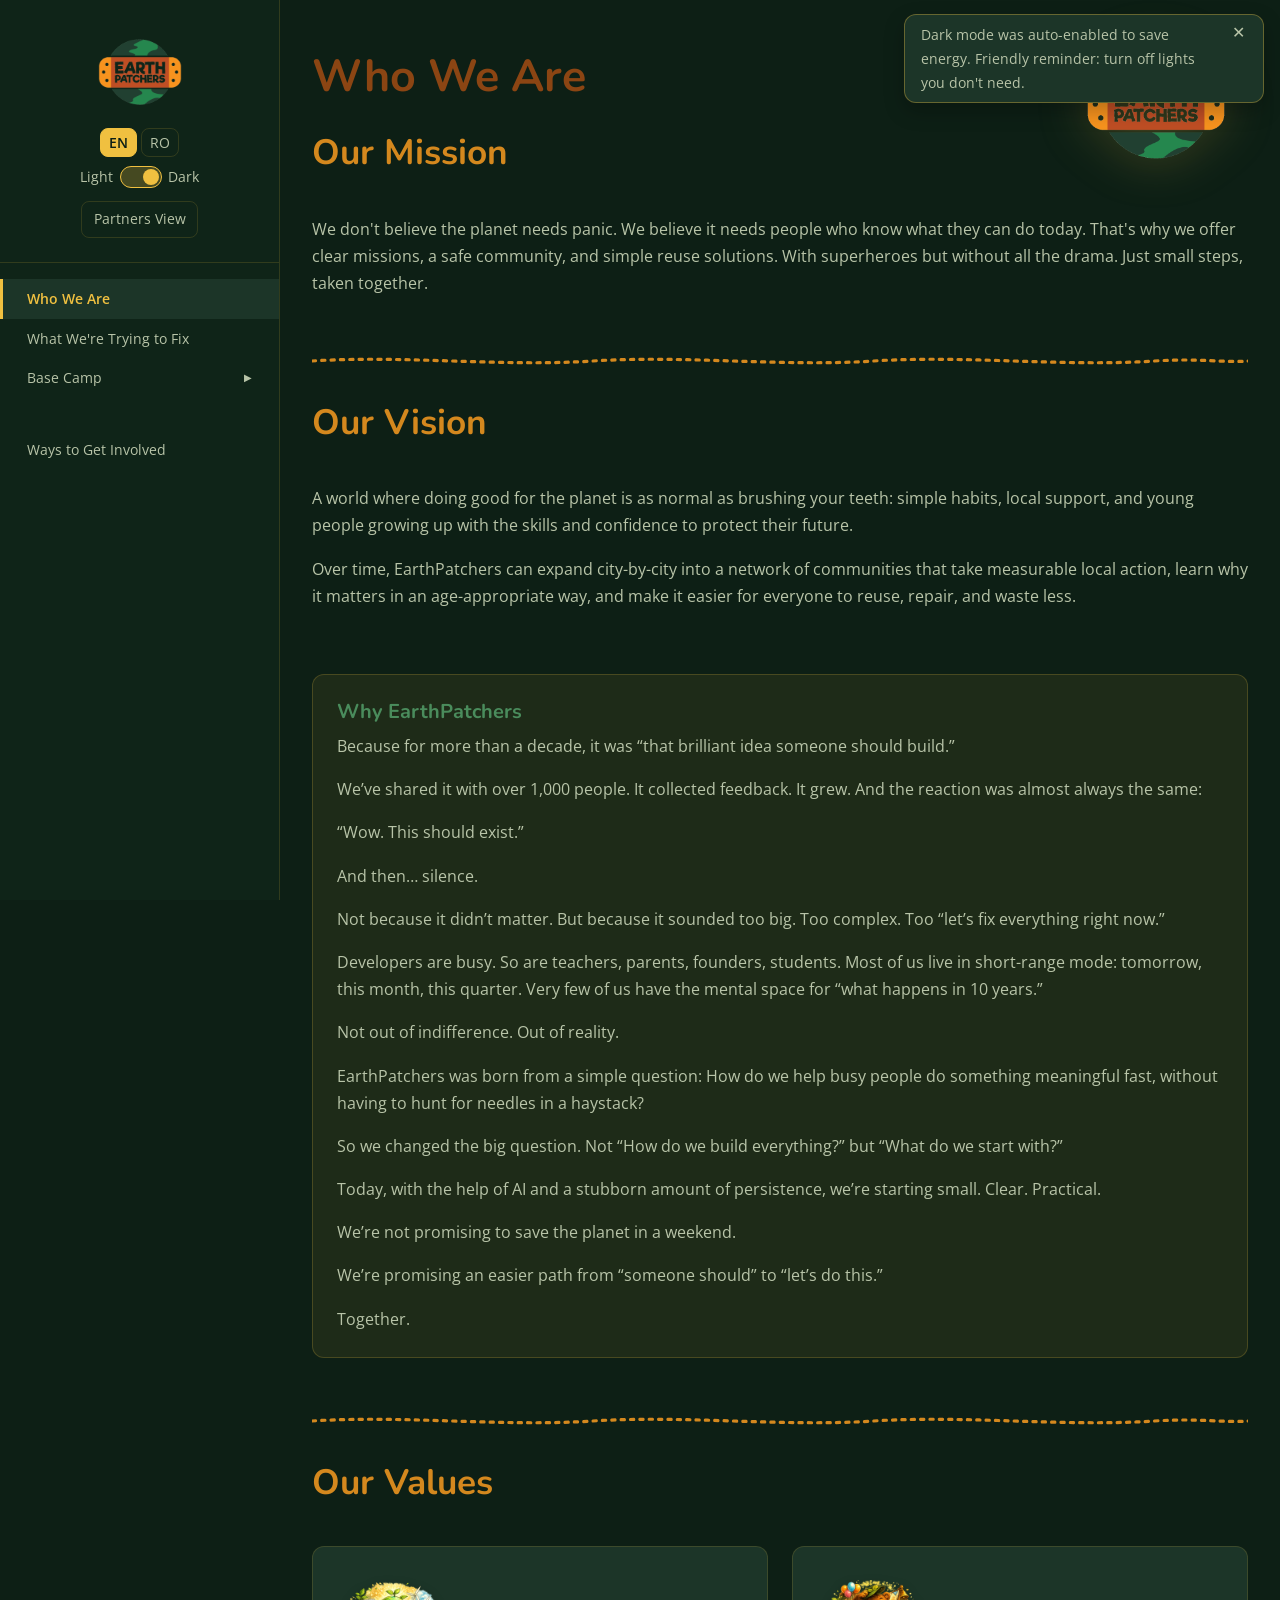
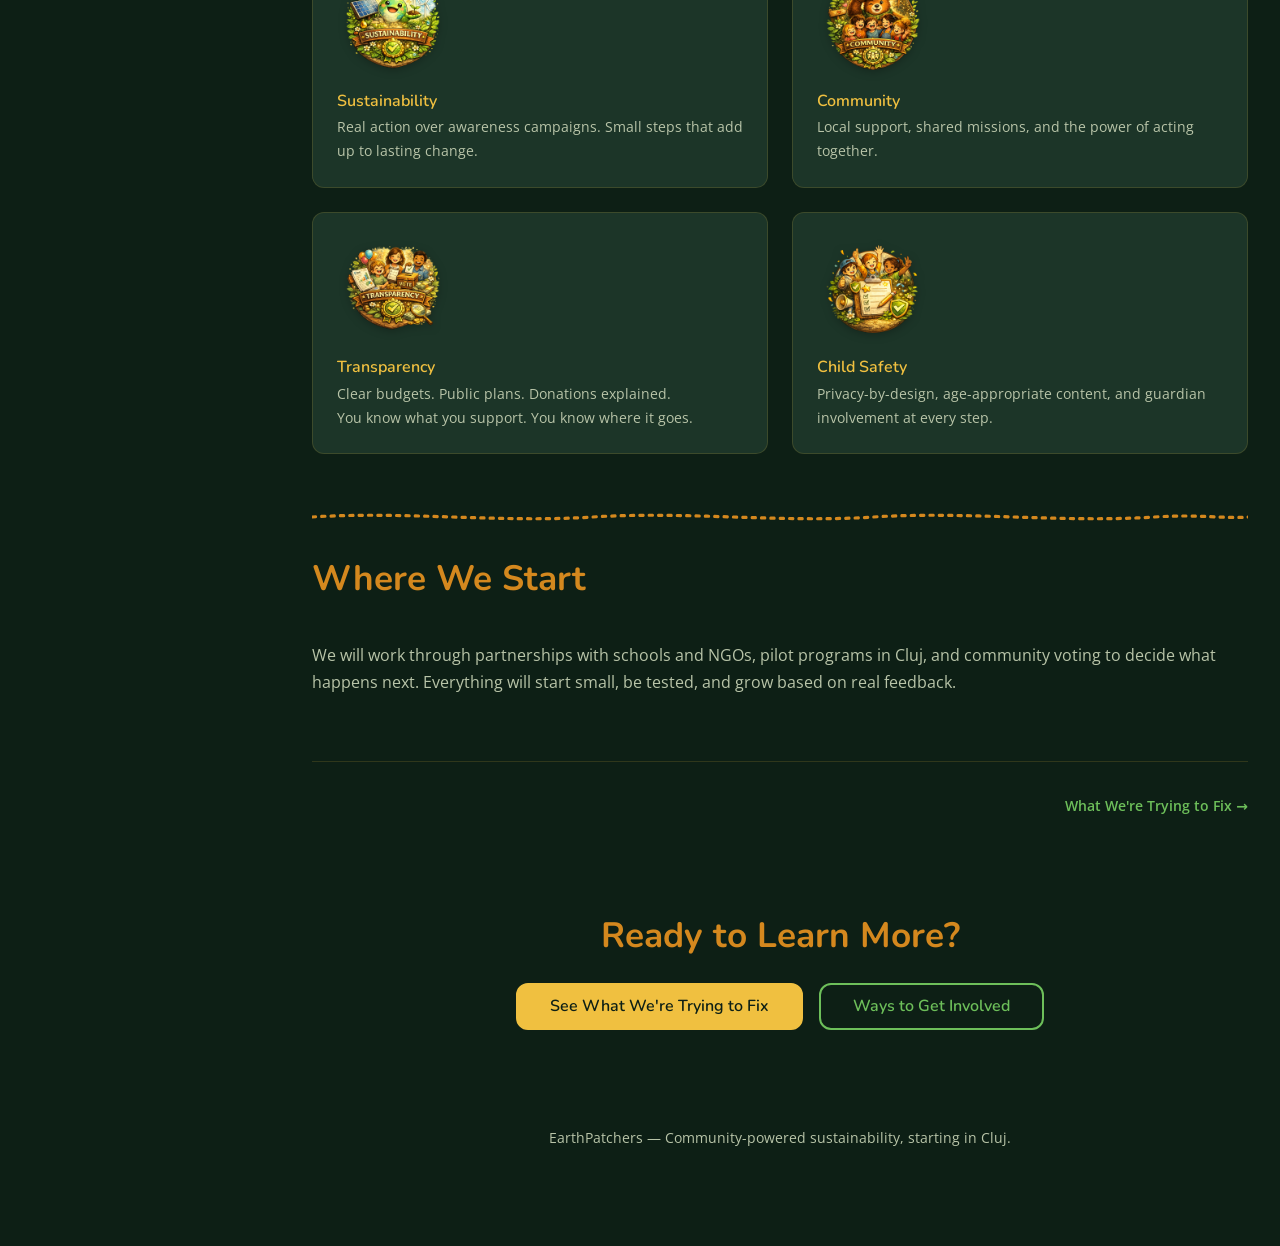
==== commit 0872ba03: "Release v1.15 overview and about copy polish" ====
--- a/index.html
+++ b/index.html
@@ -153,9 +153,9 @@
           <h2 data-i18n="overview.problem.title">What would EarthPatchers stitch together</h2>
         </div>
         <div class="section__divider"></div>
-        <p class="rich-text" data-i18n="overview.problem.text" data-i18n-html>There&rsquo;s no shortage of information about the planet.<br>There&rsquo;s just a shortage of time, clarity, and simple ways to act on it.<br><br>Important missions are scattered across websites, hidden in long reports, or buried in social media feeds. Finding them can feel a bit like looking for a needle in a haystack&hellip; while holding a laundry basket in one hand..<br><br>EarthPatchers is building a space that brings these missions together in one place &mdash; so instead of just reading about problems, you&rsquo;ll be able to actually do something about them.<br><br>Small missions at home.<br>Real missions created by trusted NGOs.<br>Ideas started by people like you.</p>
+        <div class="rich-text overview-problem-text" data-i18n="overview.problem.text" data-i18n-html>There&rsquo;s no shortage of information about the planet.<br>There&rsquo;s just a shortage of time, clarity, and simple ways to act on it.<br><br>The missions that truly help the planet are scattered like socks after laundry: everywhere, when what you really want is to have them neatly in one drawer, in the right place.<br>You find them across different websites, buried in long reports, floating through social media&hellip; exactly the kind of &ldquo;hunt&rdquo; you want to do when one hand is on the washing line, one is on the child, the dog is barking at the door, and your phone lights up with a work message: &ldquo;You forgot to reply to the client!&rdquo;&hellip; right?<br><br>EarthPatchers aims to gather them in one place so you can move straight to &ldquo;let&rsquo;s do this.&rdquo;<br><br>Then you choose how:<ul><li><strong>At home:</strong> small, quick missions for busy days.</li><li><strong>In a Tribe:</strong> build your own team or join one already started by people like you.</li><li><strong>With NGOs:</strong> join a trusted NGO&rsquo;s Tribe and help with their real missions.</li></ul></div>
         <div class="callout callout--golden">
-          <p class="callout__text rich-text" data-i18n="overview.problem.solution" data-i18n-html>No stress. No fuss.<br>Just practical action, shared effort, and the reminder that big things don&rsquo;t get fixed alone.<br><br><span class="overview-problem-signoff">We&rsquo;re patching the Earth together &mdash; one stitch at a time.</span></p>
+          <p class="callout__text rich-text" data-i18n="overview.problem.solution" data-i18n-html><span class="overview-problem-signoff">No stress. No fuss.</span><br>Just practical action, shared effort, and the reminder that big things don&rsquo;t get fixed alone.</p>
         </div>
       </div>
 
@@ -175,7 +175,7 @@
             </div>
             <div class="feature-card__text" data-i18n="overview.mission.small.examples" data-i18n-html>
               <ul>
-                <li>Time: about 10-20 minutes, either as a one-off or as a small daily habit.</li>
+                <li>Timp: aproximativ 1–20 de minute, fie o singură dată, fie repetat câteva zile, până când obiceiul devine o rutină.</li>
                 <li>Kids: water one local tree or plant and track it for a week.</li>
                 <li>Teens: run a one-week save water at home Tribe challenge.</li>
                 <li>Adults: check the fridge, find 2 things that need to be eaten today or tomorrow, and move them to the front.</li>
@@ -397,7 +397,15 @@
           <h2 data-i18n="overview.partners.title">Partnerships</h2>
         </div>
         <div class="section__divider"></div>
-        <p data-i18n="overview.partners.text">EarthPatchers is designed to work alongside schools and NGOs, not replace them. We plan to build local partnerships and collaboration goals as missions scale. If you want to start missions or get involved as a teacher, parent, scout leader, NGO, or partner, find more details in Ways to Get Involved.</p>
+        <p class="rich-text" data-i18n="overview.partners.text" data-i18n-html>EarthPatchers is designed to work alongside schools and NGOs, not replace them. We plan to build local partnerships and collaboration goals as missions scale.<br><br>If you want to start missions or get involved as a teacher, parent, scout leader, NGO, or partner, find more details in Ways to Get Involved.</p>
+      </div>
+
+      <div class="cta-strip page-end-cta">
+        <h2 data-i18n="overview.cta.title">Ready to Learn More?</h2>
+        <div class="cta-strip__buttons">
+          <a href="#mvp" class="btn btn--primary" data-i18n="overview.cta.mvp">Read Base Camp</a>
+          <a href="#contact" class="btn btn--secondary" data-i18n="overview.cta.contact">Ways to Get Involved</a>
+        </div>
       </div>
 
       <!-- Bottom CTA -->
@@ -987,14 +995,14 @@
         </div>
         <div class="section__divider"></div>
         <p data-i18n="about.vision.text">A world where doing good for the planet is as normal as brushing your teeth: simple habits, local support, and young people growing up with the skills and confidence to protect their future.</p>
-        <p data-i18n="about.vision.expand">Over time, EarthPatchers can expand city-by-city into a network of communities that take measurable local action, learn why it matters in an age-appropriate way, and make circular living accessible to everyone.</p>
+        <p data-i18n="about.vision.expand">Over time, EarthPatchers can expand city-by-city into a network of communities that take measurable local action, learn why it matters in an age-appropriate way, and make it easier for everyone to reuse, repair, and waste less.</p>
       </div>
 
       <!-- Why EarthPatchers -->
       <div class="section">
         <div class="callout callout--golden">
           <h4 class="callout__title" data-i18n="about.why.title">Why EarthPatchers</h4>
-          <div class="callout__text rich-text" data-i18n="about.why.text" data-i18n-html><p>Because for 13 years, it was “that brilliant idea someone should build.”</p><p>We shared it with over 1,000 people. It got feedback. It grew. The reaction was always the same:</p><p>“Wow. This should exist.”</p><p>And then… silence.</p><p>Not because it didn’t matter. But because it felt too big. Too complex. Too “let’s solve everything now.”</p><p>Developers are busy. But so are teachers, parents, entrepreneurs, and students.</p><p>Most of us live from one near step to the next: what I do tomorrow, this month, this quarter. We rarely have mental space for “what we do in 10 years.”</p><p>Not from indifference. From reality.</p><p>EarthPatchers was born from this exact question: How do we help busy people quickly do something valuable — without searching for needles in haystacks?</p><p>So we changed the big question: not “How do we build everything?”, but “Where do we start?”</p><p>Today, with the help of AI and a lot of perseverance, we start small. Clear. Concrete.</p><p>We don’t promise to save the planet in a weekend.</p><p>We promise a simpler path from “we should” to “let’s do it.”</p><p>Together.</p></div>
+          <div class="callout__text rich-text" data-i18n="about.why.text" data-i18n-html><p>Because for 13 years, it was “that brilliant idea someone should build.”</p><p>We’ve shared it with over 1,000 people. It collected feedback. It grew. And the reaction was almost always the same:</p><p>“Wow. This should exist.”</p><p>And then… silence.</p><p>Not because it didn’t matter. But because it felt too big. Too complex. Too “let’s solve everything now.”</p><p>Developers are busy. But so are teachers, parents, entrepreneurs, and students.</p><p>Most of us live from one near step to the next: what I do tomorrow, this month, this quarter. We rarely have mental space for “what we do in 10 years.”</p><p>Not from indifference. From reality.</p><p>EarthPatchers was born from this exact question: How do we help busy people quickly do something valuable — without searching for needles in haystacks?</p><p>So we changed the big question: not “How do we build everything?”, but “Where do we start?”</p><p>Today, with the help of AI and a lot of perseverance, we start small. Clear. Concrete.</p><p>We don’t promise to save the planet in a weekend.</p><p>We promise a simpler path from “we should” to “let’s do it.”</p><p>Together.</p></div>
         </div>
       </div>
 
@@ -1018,7 +1026,7 @@
           <div class="value-card">
             <div class="value-card__icon"><img src="assets/Transparency.png" alt="" aria-hidden="true"></div>
             <h4 class="value-card__title" data-i18n="about.value3.title">Transparency</h4>
-            <p class="value-card__text" data-i18n="about.value3.text">Open plans, community voting, and clear funding accountability.</p>
+            <p class="value-card__text rich-text" data-i18n="about.value3.text" data-i18n-html>Clear budgets. Public plans. Donations explained.<br>You know what you support. You know where it goes.</p>
           </div>
           <div class="value-card">
             <div class="value-card__icon"><img src="assets/Youth participation is safe supportive and meaningful.png" alt="" aria-hidden="true"></div>
@@ -1034,13 +1042,13 @@
           <h2 data-i18n="about.how.title">Where We Start</h2>
         </div>
         <div class="section__divider"></div>
-        <p data-i18n="about.how.text">We work through partnerships with schools and NGOs, pilot programs in Cluj, and community voting to decide what gets built next. Everything starts small, gets tested, and grows based on real feedback.</p>
+        <p data-i18n="about.how.text">We will work through partnerships with schools and NGOs, pilot programs in Cluj, and community voting to decide what happens next. Everything will start small, be tested, and grow based on real feedback.</p>
       </div>
 
       <div class="cta-strip page-end-cta">
         <h2 data-i18n="overview.cta.title">Ready to Learn More?</h2>
         <div class="cta-strip__buttons">
-          <a href="#mvp" class="btn btn--primary" data-i18n="overview.cta.mvp">Read Base Camp</a>
+          <a href="#overview" class="btn btn--primary" data-i18n="about.cta.overview">See What We're Trying to Fix</a>
           <a href="#contact" class="btn btn--secondary" data-i18n="overview.cta.contact">Ways to Get Involved</a>
         </div>
       </div>
--- a/css/styles.css
+++ b/css/styles.css
@@ -1636,6 +1636,10 @@
   margin-bottom: 0;
 }
 
+.overview-problem-text {
+  margin-bottom: var(--space-lg);
+}
+
 .overview-problem-signoff {
   display: block;
   color: var(--color-bandage-amber);
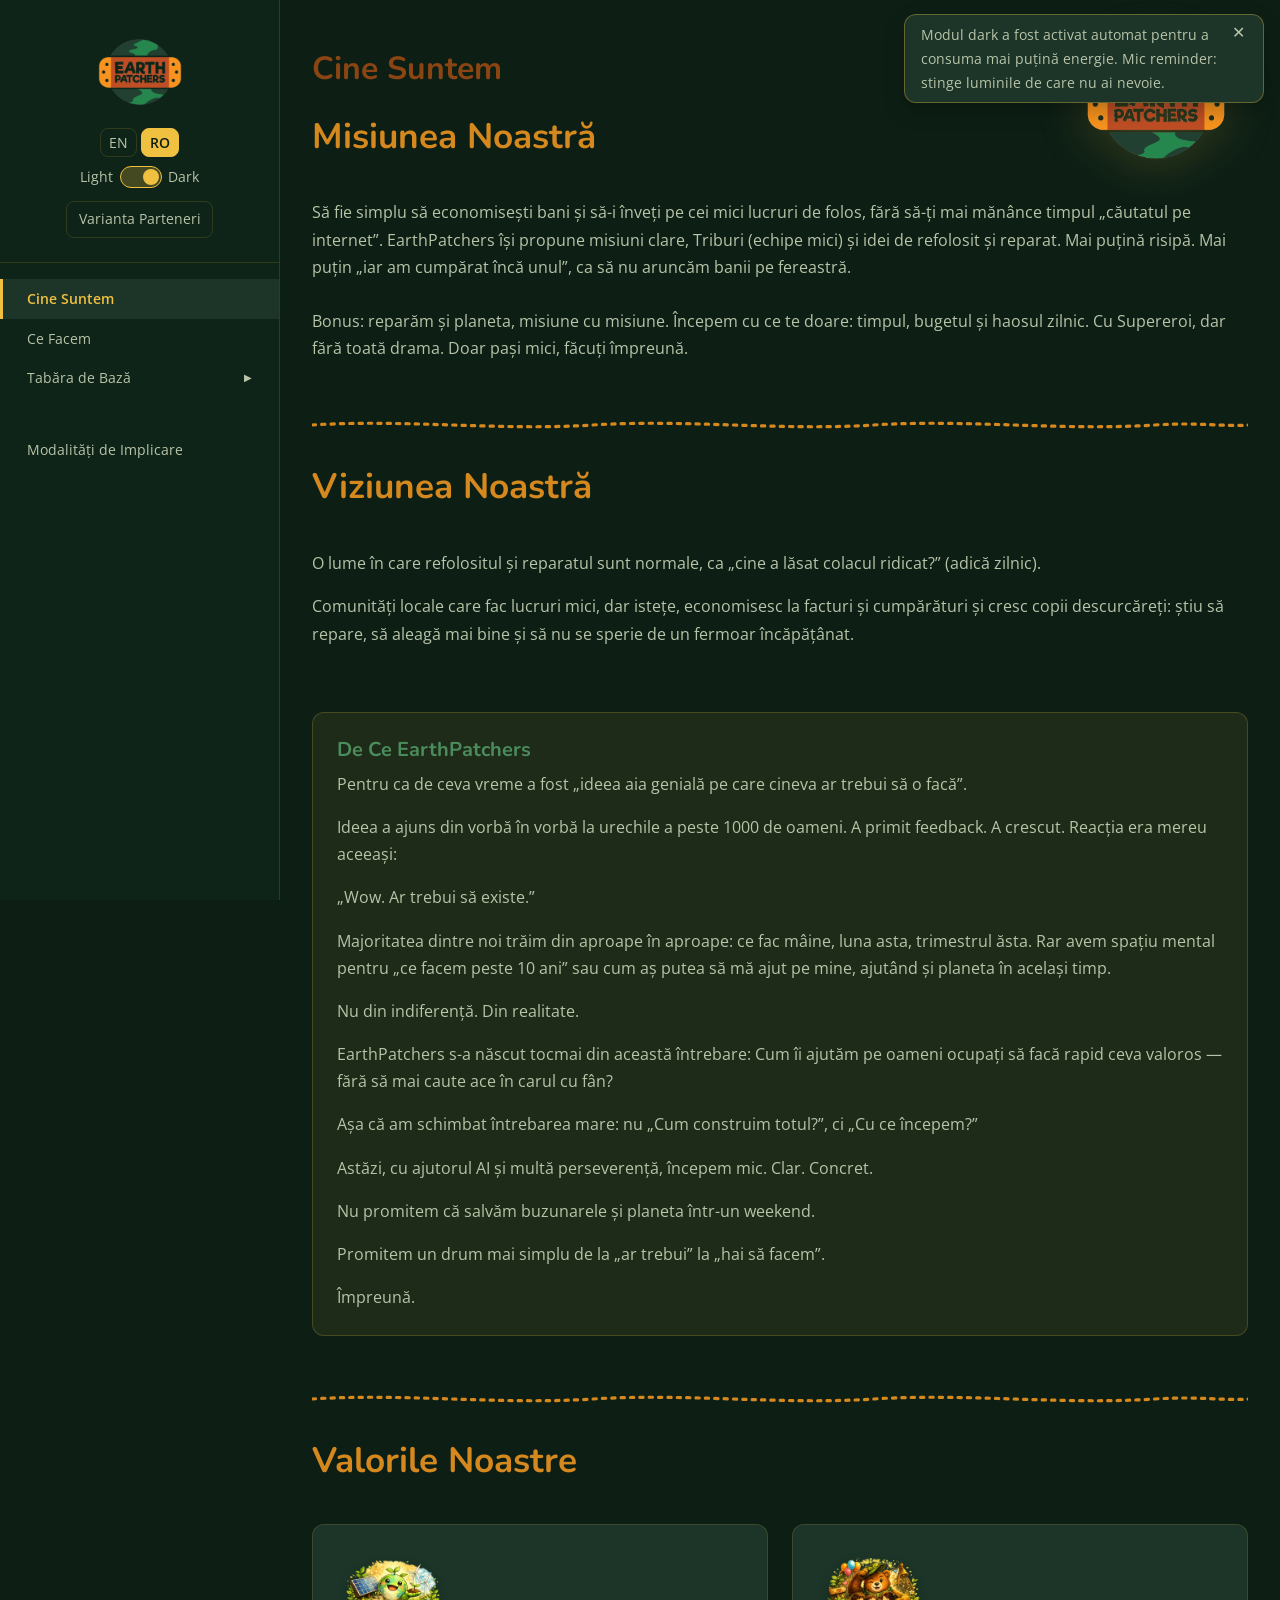
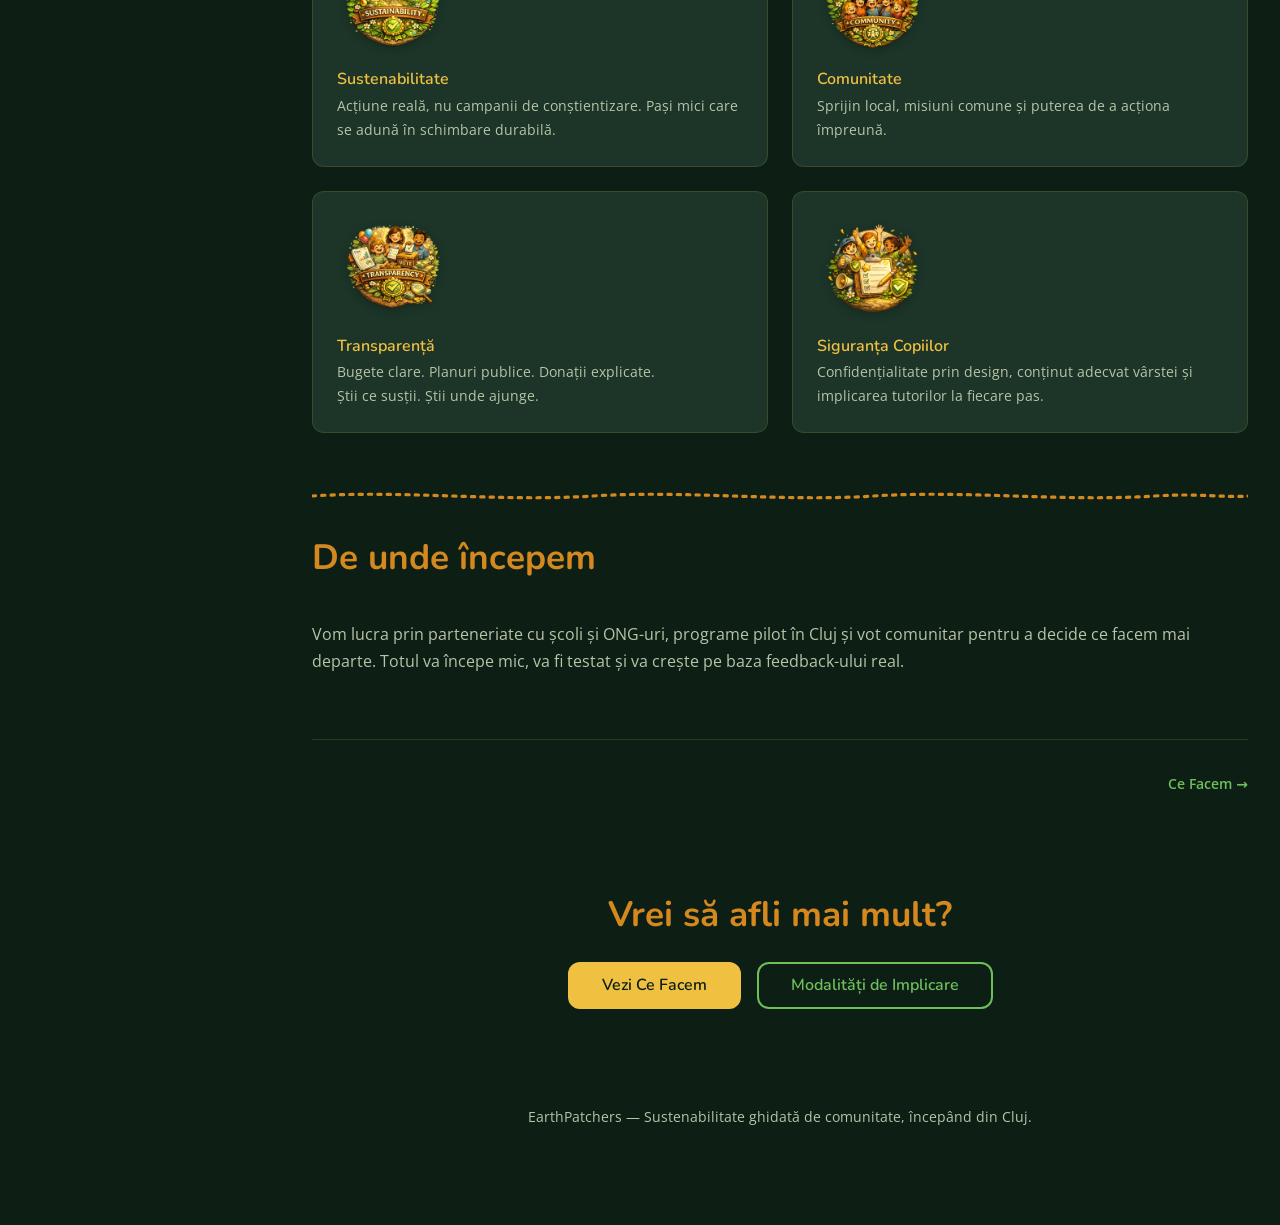
==== commit f770739b: "Release v1.17 overview structure and localization polish" ====
--- a/index.html
+++ b/index.html
@@ -22,7 +22,7 @@
       var manualTheme = sessionStorage.getItem('ep-theme-manual-override');
       var resolvedTheme = (manualTheme === 'light' || manualTheme === 'dark') ? manualTheme : autoTheme;
 
-      root.lang = (savedLang === 'ro' || savedLang === 'en') ? savedLang : 'en';
+      root.lang = (savedLang === 'ro' || savedLang === 'en') ? savedLang : 'ro';
       root.setAttribute('data-lang', root.lang);
       root.setAttribute('data-theme', resolvedTheme);
     })();
@@ -70,7 +70,7 @@
         <a href="#about" class="sidebar__link active" data-i18n="nav.about">Who We Are</a>
       </li>
       <li>
-        <a href="#overview" class="sidebar__link" data-i18n="nav.overview">What We're Trying to Fix</a>
+        <a href="#overview" class="sidebar__link" data-i18n="nav.overview">What We Do</a>
       </li>
       <li class="sidebar__accordion">
         <div class="sidebar__accordion-toggle" data-accordion="mvp">
@@ -142,7 +142,7 @@
 
       <!-- Hero -->
       <div class="hero">
-        <h1 class="hero__tagline" data-i18n="hero.tagline">Patching the Earth Together,
+        <h1 class="hero__tagline" data-i18n="hero.tagline" data-i18n-html>Patching the Earth Together,
 One Stitch at a Time</h1>
         <p class="hero__subtitle rich-text" data-i18n="hero.subtitle" data-i18n-html>Between work, school, laundry, and the everlasting question "where did I leave my keys?", searching for trusted planet missions shouldn&rsquo;t be another task on the list.<br><br>EarthPatchers wants to gather them for you in one place. Creating your own Tribe (a team), starting your own mission, jumping into one started by others, or teaming up with one created by our trusted NGO partners is what we plan to start building first.</p>
       </div>
@@ -162,10 +162,16 @@
       <!-- What Is a Mission -->
       <div class="section">
         <div class="section__heading">
-          <h2 data-i18n="overview.mission.title">What would a Mission to Save the Earth look like</h2>
+          <h2 data-i18n="overview.mission.title">What Will an EarthPatchers Mission Look Like?</h2>
         </div>
         <div class="section__divider"></div>
         <p data-i18n="overview.mission.text">A mission will be one practical action that helps nature, your neighborhood, or your community, and can be finished in real life. We plan missions to be clear, safe, and doable for different ages and schedules. A realistic rhythm could be one to three missions a month, when life allows.</p>
+        <div class="section section--trust section--trust-missions">
+          <div class="callout callout--green">
+            <h4 class="callout__title" data-i18n="overview.trust.title">Important!</h4>
+            <div class="callout__text rich-text" data-i18n="overview.trust.missions" data-i18n-html><p>For now, <strong>Patch Coins</strong> will just be tracked until the features that use them are ready.</p></div>
+          </div>
+        </div>
         <p data-i18n="overview.mission.examples-intro">Examples by mission size and age group:</p>
         <div class="feature-grid mission-size-grid">
           <div class="feature-card">
@@ -228,17 +234,24 @@
               <li>adults-only (adults choose how public their involvement is)</li>
             </ul>
           </div>
+          <div class="feature-card__text rich-text" data-i18n="overview.tribe.leaders" data-i18n-html><p><strong>Tribe leaders</strong> will need a validated account. They will help with moderation, keep things safe and clean, and can earn more <strong>Patch Coins</strong> for this extra responsibility.</p></div>
         </div>
       </div>
 
       <!-- How It Works -->
       <div class="section">
         <div class="section__heading">
-          <h2 data-i18n="overview.how.title">How We Plan It to Work</h2>
+          <h2 data-i18n="overview.how.title">How Will It Work</h2>
         </div>
         <div class="section__divider"></div>
+        <div class="section section--trust section--trust-how">
+          <div class="callout callout--green">
+            <h4 class="callout__title" data-i18n="overview.trust.title">Important!</h4>
+            <div class="callout__text rich-text" data-i18n="overview.trust.how" data-i18n-html><p>To begin with, we will test missions <strong>offline</strong> while the <strong>website</strong> functionality is still <strong>under construction</strong>.</p></div>
+          </div>
+        </div>
         <div class="journey-table-shell">
-          <div class="journey-table-controls" aria-hidden="true">
+          <div class="journey-table-controls">
             <button type="button" class="journey-table-control journey-table-control--left" data-journey-scroll="left" data-i18n-aria-label="overview.how.scroll.left" aria-label="Scroll left">←</button>
             <button type="button" class="journey-table-control journey-table-control--right" data-journey-scroll="right" data-i18n-aria-label="overview.how.scroll.right" aria-label="Scroll right">→</button>
           </div>
@@ -368,14 +381,6 @@
               </tbody>
             </table>
           </div>
-        </div>
-      </div>
-
-      <!-- Trust & Safety -->
-      <div class="section section--trust">
-        <div class="callout callout--green">
-          <h4 class="callout__title" data-i18n="overview.trust.title">Important!</h4>
-          <div class="callout__text rich-text" data-i18n="overview.trust.text" data-i18n-html><p><strong>Tribe leaders</strong> will need a validated account. They will help with moderation, keep things safe and clean, and can earn more <strong>Patch Coins</strong> for this extra responsibility.</p><p>For now, <strong>Patch Coins</strong> will just be tracked until the features that use them are ready.</p></div>
         </div>
       </div>
 
@@ -1048,7 +1053,7 @@
       <div class="cta-strip page-end-cta">
         <h2 data-i18n="overview.cta.title">Ready to Learn More?</h2>
         <div class="cta-strip__buttons">
-          <a href="#overview" class="btn btn--primary" data-i18n="about.cta.overview">See What We're Trying to Fix</a>
+          <a href="#overview" class="btn btn--primary" data-i18n="about.cta.overview">See What We Do</a>
           <a href="#contact" class="btn btn--secondary" data-i18n="overview.cta.contact">Ways to Get Involved</a>
         </div>
       </div>
--- a/css/styles.css
+++ b/css/styles.css
@@ -830,12 +830,50 @@
   max-width: 18ch;
 }
 
+.hero__tagline-line {
+  display: block;
+}
+
+.hero__tagline-line--mobile {
+  display: none;
+  white-space: nowrap;
+}
+
+.hero__tagline-line--desktop {
+  display: block;
+}
+
+.hero__tagline-line--fixed {
+  white-space: nowrap;
+}
+
+
 .page > h1:first-child {
   color: var(--color-bandage-brown);
 }
 
 .module-hero__content h1 {
   color: var(--color-bandage-brown);
+}
+
+html[data-audience="public"][data-lang="en"] #page-overview .hero__tagline,
+html[data-audience="public"][data-lang="en"] .page > h1:first-child,
+html[data-audience="public"][data-lang="en"] .module-hero__content h1 {
+  font-size: 2em;
+}
+
+html[data-audience="public"][data-lang="en"] #page-overview .hero__tagline {
+  font-size: 2em !important;
+}
+
+html[data-audience="public"][data-lang="ro"] #page-overview .hero__tagline,
+html[data-audience="public"][data-lang="ro"] .page > h1:first-child,
+html[data-audience="public"][data-lang="ro"] .module-hero__content h1 {
+  font-size: 2em;
+}
+
+html[data-audience="public"][data-lang="ro"] #page-overview .hero__tagline {
+  font-size: 2em !important;
 }
 
 .hero__subtitle {
@@ -966,6 +1004,19 @@
 
 #page-overview .section + .section.section--trust::before {
   display: none;
+}
+
+#page-overview .section.section--trust {
+  margin-bottom: var(--space-2xl);
+}
+
+#page-overview .section.section--trust.section--trust-missions {
+  margin-top: var(--space-lg);
+}
+
+#page-overview .section.section--trust.section--trust-how {
+  margin-top: calc(-1 * var(--space-sm));
+  margin-bottom: var(--space-xl);
 }
 
 /* No divider between Partnerships and bottom CTA */
@@ -1648,6 +1699,11 @@
   font-weight: 700;
 }
 
+.overview-problem-lead {
+  color: var(--color-text-accent);
+  font-weight: 600;
+}
+
 html[data-theme="dark"] .overview-problem-signoff,
 html:not([data-theme="light"]) .overview-problem-signoff {
   color: var(--color-earth-green-light);
@@ -2223,6 +2279,18 @@
     max-width: 15ch;
   }
 
+  html[data-audience="public"] #page-overview .hero__tagline {
+    max-width: none;
+  }
+
+  html[data-audience="public"] #page-overview .hero__tagline .hero__tagline-line--desktop {
+    display: none;
+  }
+
+  html[data-audience="public"] #page-overview .hero__tagline .hero__tagline-line--mobile {
+    display: block;
+  }
+
   .hero__logo {
     width: 140px;
   }
@@ -2402,6 +2470,56 @@
     font-size: 1.66rem !important;
     line-height: 1.12 !important;
     letter-spacing: -0.05em !important;
+  }
+}
+
+@media (max-width: 430px) {
+  html[data-audience="partners"][data-lang="en"] #page-overview .hero__tagline {
+    font-size: 1.78rem !important;
+    line-height: 1.14 !important;
+    letter-spacing: -0.035em !important;
+  }
+
+  html[data-audience="partners"][data-lang="ro"] #page-overview .hero__tagline {
+    font-size: 1.78rem !important;
+    line-height: 1.14 !important;
+    letter-spacing: -0.035em !important;
+  }
+}
+
+@media (max-width: 375px) {
+  html[data-audience="partners"][data-lang="en"] #page-overview .hero__tagline {
+    font-size: 1.68rem !important;
+    line-height: 1.12 !important;
+    letter-spacing: -0.04em !important;
+  }
+
+  html[data-audience="partners"][data-lang="ro"] #page-overview .hero__tagline {
+    font-size: 1.68rem !important;
+    line-height: 1.12 !important;
+    letter-spacing: -0.04em !important;
+  }
+}
+
+@media (max-width: 390px) {
+  html[data-audience="partners"][data-lang="ro"] #page-overview .hero__tagline {
+    font-size: 1.68rem !important;
+    line-height: 1.12 !important;
+    letter-spacing: -0.04em !important;
+  }
+}
+
+@media (max-width: 360px) {
+  html[data-audience="partners"][data-lang="en"] #page-overview .hero__tagline {
+    font-size: 1.68rem !important;
+    line-height: 1.12 !important;
+    letter-spacing: -0.04em !important;
+  }
+
+  html[data-audience="partners"][data-lang="ro"] #page-overview .hero__tagline {
+    font-size: 1.62rem !important;
+    line-height: 1.12 !important;
+    letter-spacing: -0.04em !important;
   }
 }
 
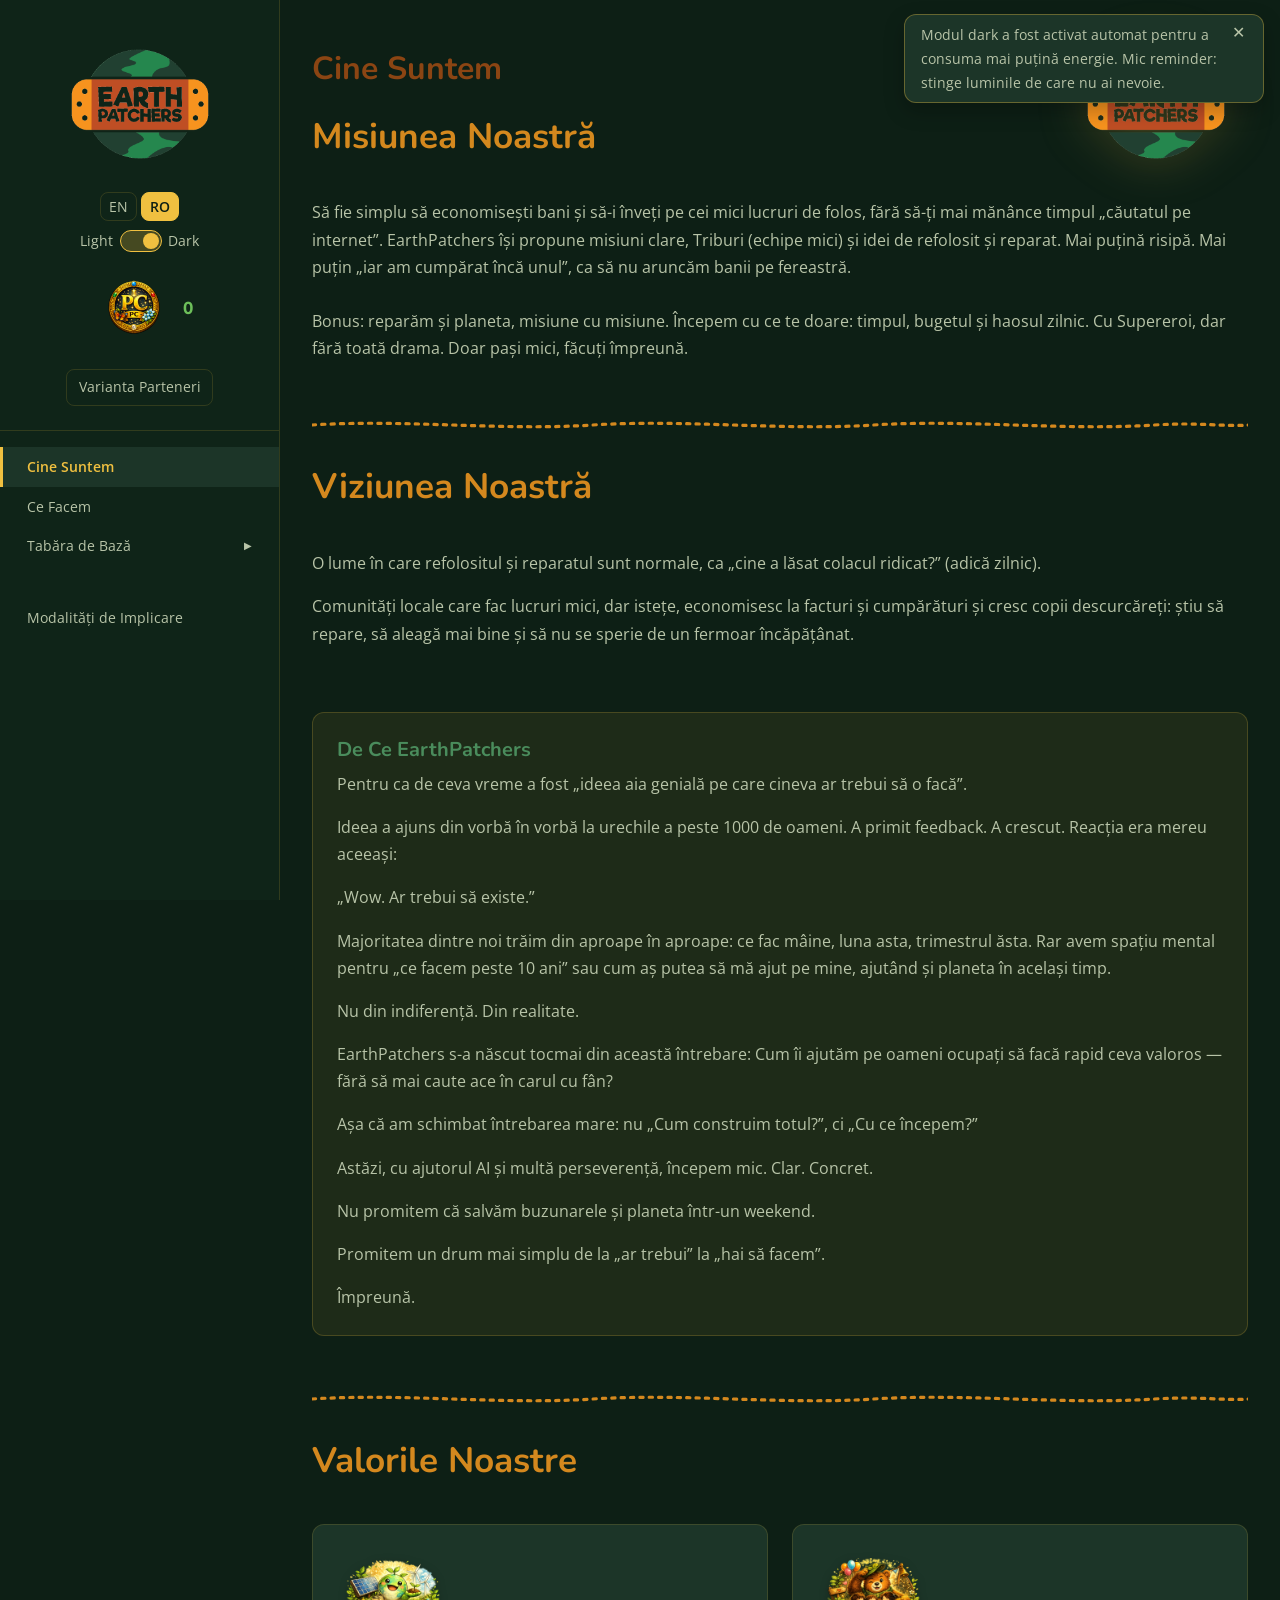
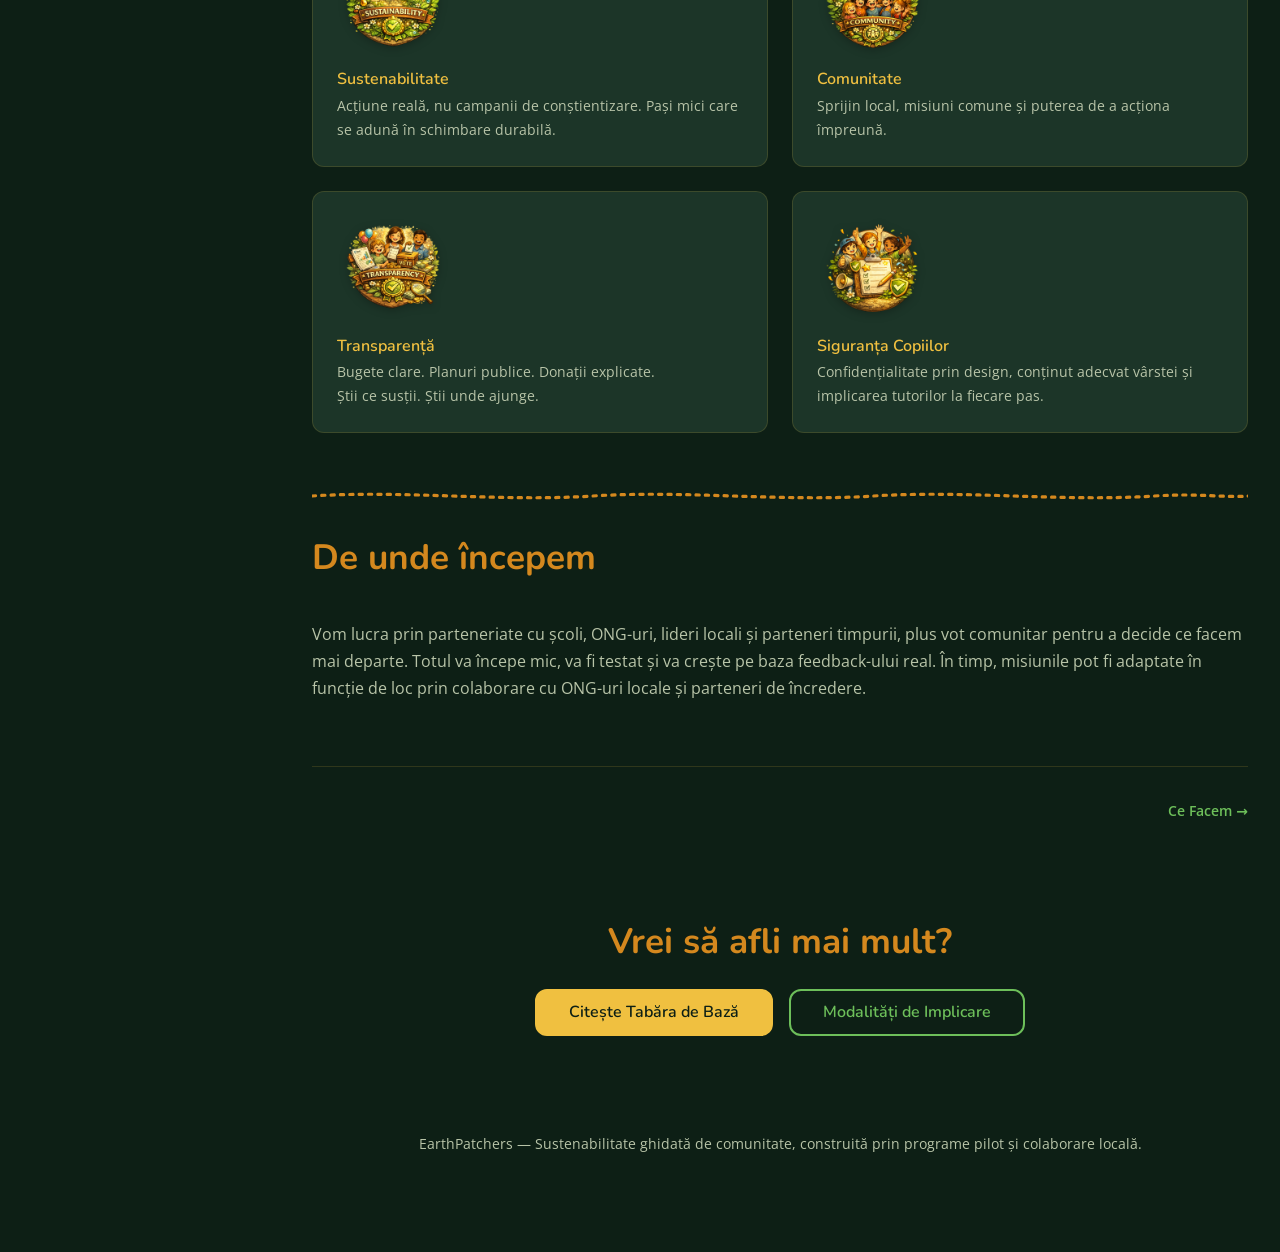
==== commit 9e3b8c0b: "Add mission boards and visual content updates" ====
--- a/index.html
+++ b/index.html
@@ -59,50 +59,23 @@
         </label>
         <span class="theme-switch__label" data-i18n="theme.dark">Dark</span>
       </div>
+      <div class="patch-counter" data-patch-counter>
+        <button class="patch-counter__trigger" type="button" aria-expanded="false" aria-controls="patch-counter-popover-desktop">
+          <img src="assets/patch-counter-icon.png" alt="Patch Coin counter" class="patch-counter__coin">
+          <span class="patch-counter__value">0</span>
+        </button>
+        <div id="patch-counter-popover-desktop" class="patch-counter__popover" hidden>
+          <p class="patch-counter__text" data-i18n="patch-counter.info">Mock Patch Coin counter for now. It is not implemented yet.</p>
+          <a href="#module/patch-coins" class="patch-counter__link" data-i18n="patch-counter.link">More about Patch Coins</a>
+        </div>
+      </div>
       <div class="audience-switch">
-        <a id="audience-switch-to-partners" class="audience-switch__btn" href="partners.html" data-i18n="audience.switch.partners" data-audience="public">Partners View</a>
+        <a id="audience-switch-to-partners" class="audience-switch__btn" href="index.html?view=partners#overview" data-i18n="audience.switch.partners" data-audience="public">Partners View</a>
         <a id="audience-switch-to-public" class="audience-switch__btn" href="index.html" data-i18n="audience.switch.public" data-audience="partners">Public View</a>
       </div>
     </div>
 
-    <ul class="sidebar__nav">
-      <li>
-        <a href="#about" class="sidebar__link active" data-i18n="nav.about">Who We Are</a>
-      </li>
-      <li>
-        <a href="#overview" class="sidebar__link" data-i18n="nav.overview">What We Do</a>
-      </li>
-      <li class="sidebar__accordion">
-        <div class="sidebar__accordion-toggle" data-accordion="mvp">
-          <a href="#mvp" class="sidebar__accordion-link" data-i18n="nav.mvp">Base Camp</a>
-          <button class="sidebar__accordion-arrow" aria-label="Toggle submenu" aria-expanded="false">&#9654;</button>
-        </div>
-        <ul class="sidebar__submenu">
-          <li><a href="#module/missions-hq" class="sidebar__sublink" data-i18n="mod.missions-hq">Missions HQ</a></li>
-          <li><a href="#module/tribes" class="sidebar__sublink" data-i18n="mod.tribes">Tribes</a></li>
-          <li data-audience="partners"><a href="#module/earth-side" class="sidebar__sublink" data-i18n="mod.earth-side">Earth's Side of the Story</a></li>
-          <li data-audience="partners"><a href="#module/market-hut" class="sidebar__sublink" data-i18n="mod.market-hut">Market Hut</a></li>
-        </ul>
-      </li>
-      <li class="sidebar__accordion" data-audience="partners">
-        <div class="sidebar__accordion-toggle" data-accordion="next-steps">
-          <a href="#next-steps" class="sidebar__accordion-link" data-i18n="nav.next-steps">Next Steps</a>
-          <button class="sidebar__accordion-arrow" aria-label="Toggle submenu" aria-expanded="false">&#9654;</button>
-        </div>
-        <ul class="sidebar__submenu">
-          <li><a href="#module/activity-hut" class="sidebar__sublink" data-i18n="mod.activity-hut">Activity Hut</a></li>
-          <li><a href="#module/eco-shops" class="sidebar__sublink" data-i18n="mod.eco-shops">Eco Shops Directory</a></li>
-          <li><a href="#module/green-wall" class="sidebar__sublink" data-i18n="mod.green-wall">The Green Wall</a></li>
-          <li><a href="#module/org-scientists" class="sidebar__sublink" data-i18n="mod.org-scientists">Organisations & Scientists</a></li>
-          <li><a href="#module/new-cities" class="sidebar__sublink" data-i18n="mod.new-cities">New Cities & Discovery Phase</a></li>
-          <li><a href="#module/games-room" class="sidebar__sublink" data-i18n="mod.games-room">Games Room</a></li>
-          <li><a href="#module/patcher-camp" class="sidebar__sublink" data-i18n="mod.patcher-camp">Patcher Camp</a></li>
-        </ul>
-      </li>
-      <li>
-        <a href="#contact" class="sidebar__link" data-i18n="nav.contact">Ways to Get Involved</a>
-      </li>
-    </ul>
+    <ul class="sidebar__nav" data-menu-trail-root="sidebar-primary"></ul>
   </nav>
 
   <!-- ========== OVERLAY ========== -->
@@ -169,14 +142,14 @@
         <div class="section section--trust section--trust-missions">
           <div class="callout callout--green">
             <h4 class="callout__title" data-i18n="overview.trust.title">Important!</h4>
-            <div class="callout__text rich-text" data-i18n="overview.trust.missions" data-i18n-html><p>For now, <strong>Patch Coins</strong> will just be tracked until the features that use them are ready.</p></div>
+            <div class="callout__text rich-text" data-i18n="overview.trust.missions" data-i18n-html><p>For now, <strong>Patch Coins</strong> will be tracked as a visible thank-you for real effort until the features that use them are ready.</p><p>Until mission functionality is in place on the website, missions can be validated by leaders, also called <strong>MasterPatchers</strong>, or by sending the requested proof to us by email.</p></div>
           </div>
         </div>
         <p data-i18n="overview.mission.examples-intro">Examples by mission size and age group:</p>
         <div class="feature-grid mission-size-grid">
           <div class="feature-card">
             <div class="mission-size-header">
-              <img src="assets/10_PC.png" alt="" aria-hidden="true" class="mission-size-coin">
+              <img src="assets/10_PC.png" alt="Small Mission reward icon" class="mission-size-coin">
               <h4 class="feature-card__title" data-i18n="overview.mission.small.title">Small Mission (10 Patch Coins)</h4>
             </div>
             <div class="feature-card__text" data-i18n="overview.mission.small.examples" data-i18n-html>
@@ -190,7 +163,7 @@
           </div>
           <div class="feature-card">
             <div class="mission-size-header">
-              <img src="assets/25_PC.png" alt="" aria-hidden="true" class="mission-size-coin">
+              <img src="assets/25_PC.png" alt="Medium Mission reward icon" class="mission-size-coin">
               <h4 class="feature-card__title" data-i18n="overview.mission.medium.title">Medium Mission (25 Patch Coins)</h4>
             </div>
             <div class="feature-card__text" data-i18n="overview.mission.medium.examples" data-i18n-html>
@@ -204,7 +177,7 @@
           </div>
           <div class="feature-card">
             <div class="mission-size-header">
-              <img src="assets/50_PC.png" alt="" aria-hidden="true" class="mission-size-coin">
+              <img src="assets/50_PC.png" alt="Large Mission reward icon" class="mission-size-coin">
               <h4 class="feature-card__title" data-i18n="overview.mission.big.title">Big Mission (50 Patch Coins)</h4>
             </div>
             <div class="feature-card__text" data-i18n="overview.mission.big.examples" data-i18n-html>
@@ -384,15 +357,15 @@
         </div>
       </div>
 
-      <!-- Starting in Cluj -->
+      <!-- Pilot and discovery -->
       <div class="section">
         <div class="section__heading">
-          <h2 data-i18n="overview.cluj.title">Starting in Cluj</h2>
+          <h2 data-i18n="overview.cluj.title">Pilot and Discovery First</h2>
         </div>
         <div class="section__divider"></div>
         <div class="feature-card feature-card--single feature-card--cluj-single">
-          <div class="feature-card__icon feature-card__icon--cluj"><img src="assets/Starting_in_Cluj_scene_1200x1200_last_one.png" alt="" aria-hidden="true"></div>
-          <p class="feature-card__text" data-i18n="overview.cluj.text">EarthPatchers plans to start in Cluj and grow carefully. New cities would open later only when there is enough discovery support (data + partners), so the information stays real and trustworthy.</p>
+          <div class="feature-card__icon feature-card__icon--cluj"><img src="assets/Pilot_and_Discovery_First.png" alt="Pilot and Discovery First"></div>
+          <p class="feature-card__text" data-i18n="overview.cluj.text" data-i18n-html>EarthPatchers plans to begin through pilots with interested schools, leaders, and early partners, then grow carefully.<br><br>New locations would open later only when there is enough discovery support (data + partners), so the information stays real, useful, and trustworthy.</p>
         </div>
       </div>
 
@@ -408,14 +381,13 @@
       <div class="cta-strip page-end-cta">
         <h2 data-i18n="overview.cta.title">Ready to Learn More?</h2>
         <div class="cta-strip__buttons">
-          <a href="#mvp" class="btn btn--primary" data-i18n="overview.cta.mvp">Read Base Camp</a>
           <a href="#contact" class="btn btn--secondary" data-i18n="overview.cta.contact">Ways to Get Involved</a>
         </div>
       </div>
 
       <!-- Bottom CTA -->
       <div class="footer-note page-footer-note">
-        <p data-i18n="footer.text">EarthPatchers — Community-powered sustainability, starting in Cluj.</p>
+        <p data-i18n="footer.text">EarthPatchers — Community-powered sustainability, built through pilots and local collaboration.</p>
       </div>
     </section>
 
@@ -424,8 +396,8 @@
 
       <h1 data-i18n="mvp.title">Base Camp</h1>
       <p class="mvp-title-plan" data-i18n="mvp.title.plan" data-audience="partners">36-Month Plan</p>
-      <p data-i18n="mvp.intro" data-audience="public">EarthPatchers starts with a focused plan in Cluj and begins with two core pillars:</p>
-      <p data-i18n="mvp.intro" data-audience="partners">EarthPatchers is starting with a focused 36-month plan that proves the platform works in real life, in Cluj, before we expand. This starting plan has four pillars:</p>
+      <p data-i18n="mvp.intro" data-audience="public">EarthPatchers begins through focused pilots with interested schools, leaders, and early partners, and starts with two core pillars:</p>
+      <p data-i18n="mvp.intro" data-audience="partners">EarthPatchers is starting with a focused 36-month plan that proves the platform works in real life through pilots with interested schools, leaders, and early partners before we expand. This starting plan has four pillars:</p>
 
       <!-- MVP Pillars -->
       <div class="pillars">
@@ -442,7 +414,7 @@
             <img src="assets/Tribes_diverse_last.png" alt="Tribes" class="pillar__image" loading="lazy">
           </a>
           <h3 class="pillar__title" data-i18n="mvp.pillar2.title">Tribes</h3>
-          <p class="pillar__text" data-i18n="mvp.pillar2.text">Small pilot groups in Cluj with a realistic rhythm: monthly or seasonal challenges. Clear rules, reporting, and adult/guardian involvement where needed.</p>
+          <p class="pillar__text" data-i18n="mvp.pillar2.text">Small pilot groups with a realistic rhythm: monthly or seasonal challenges. Clear rules, reporting, and adult/guardian involvement where needed.</p>
           <a href="#module/tribes" class="card__link pillar__explore-link"><span data-i18n="nextsteps.explore">Explore</span> &rarr;</a>
         </div>
         <div class="pillar" data-audience="partners">
@@ -450,7 +422,7 @@
             <img src="assets/Earths_Side_of_the_Story_1200x1200_last.png" alt="Earth's Side of the Story" class="pillar__image" loading="lazy">
           </a>
           <h3 class="pillar__title" data-i18n="mvp.pillar4.title">Earth’s Side of the Story</h3>
-          <p class="pillar__text" data-i18n="mvp.pillar4.text">A step-by-step learning-and-action world in Cluj with three doors: My Hazards, Contamination & Recovery Zone, and Learn & Play, all connected to missions.</p>
+          <p class="pillar__text" data-i18n="mvp.pillar4.text">A step-by-step learning-and-action world with three doors: My Hazards, Contamination & Recovery Zone, and Learn & Play, all connected to missions. Over time, missions can be tailored by location through collaboration with trusted local NGOs and partners.</p>
           <a href="#module/earth-side" class="card__link pillar__explore-link"><span data-i18n="nextsteps.explore">Explore</span> &rarr;</a>
         </div>
         <div class="pillar" data-audience="partners">
@@ -458,7 +430,7 @@
             <img src="assets/Market_Hut_last_one.png?v=2" alt="Market Hut" class="pillar__image" loading="lazy">
           </a>
           <h3 class="pillar__title" data-i18n="mvp.pillar3.title">Market Hut</h3>
-          <p class="pillar__text" data-i18n="mvp.pillar3.text">Local swap and give-away listings for Cluj. Safety-by-design: clear exchange rules, safe pickup practices, and moderation for suspicious behavior.</p>
+          <p class="pillar__text" data-i18n="mvp.pillar3.text">Local swap and give-away listings with safety-by-design: clear exchange rules, safe pickup practices, and moderation for suspicious behavior. Patch Coins will have practical use here in future modules like Market Hut and Games Room.</p>
           <a href="#module/market-hut" class="card__link pillar__explore-link"><span data-i18n="nextsteps.explore">Explore</span> &rarr;</a>
         </div>
       </div>
@@ -475,7 +447,7 @@
           <div class="timeline__phase">
             <div class="timeline__dot"></div>
             <div class="timeline__label"><span data-i18n="mvp.phase1.label">Phase 1</span> &middot; <span data-i18n="mvp.phase1.months">Months 0–12</span></div>
-            <h3 class="timeline__title" data-i18n="mvp.phase1.title">Prove the Core Loop in Cluj</h3>
+            <h3 class="timeline__title" data-i18n="mvp.phase1.title">Prove the Core Loop in Early Pilots</h3>
             <ul class="timeline__list">
               <li data-i18n="mvp.phase1.item1">Launch the missions library and start tracking progress</li>
               <li data-i18n="mvp.phase1.item2">Run the first youth community pilot groups with strong safety rules</li>
@@ -517,7 +489,7 @@
             </ul>
             <div class="timeline__goal">
               <div class="timeline__goal-label">Goal</div>
-              <p class="timeline__goal-text" data-i18n="mvp.phase3.goal">EarthPatchers becomes repeatable as a model, starting from Cluj.</p>
+              <p class="timeline__goal-text" data-i18n="mvp.phase3.goal">EarthPatchers becomes repeatable as a model that can adapt to different locations.</p>
             </div>
           </div>
         </div>
@@ -530,23 +502,23 @@
         </div>
         <div class="section__divider"></div>
         <ul class="metrics">
-          <li><span class="metrics__icon metrics__icon--missions"><img src="assets/Missions are completed and people return.png" alt="" aria-hidden="true"></span> <span data-i18n="mvp.success.item1">Missions are completed and people return for more</span></li>
-          <li><span class="metrics__icon metrics__icon--missions"><img src="assets/Youth participation is safe supportive and meaningful.png" alt="" aria-hidden="true"></span> <span data-i18n="mvp.success.item2">Youth participation is safe, supportive, and meaningful</span></li>
-          <li data-audience="partners"><span class="metrics__icon metrics__icon--missions metrics__icon--missions-boost"><img src="assets/Circular_exchange_jolly.png" alt="" aria-hidden="true"></span> <span data-i18n="mvp.success.item3">Circular exchange works smoothly with trust and moderation</span></li>
-          <li data-audience="partners"><span class="metrics__icon metrics__icon--missions metrics__icon--missions-boost"><img src="assets/povestea_pamantului_jolly.png" alt="" aria-hidden="true"></span> <span data-i18n="mvp.success.item4">The staged learning layer helps people understand "why" and "what to do next"</span></li>
-          <li><span class="metrics__icon metrics__icon--missions metrics__icon--missions-boost"><img src="assets/Cluj becomes a strong foundation.png" alt="" aria-hidden="true"></span> <span data-i18n="mvp.success.item5">Cluj becomes a strong foundation for future expansion</span></li>
+          <li><span class="metrics__icon metrics__icon--missions"><img src="assets/Missions are completed and people return.png" alt="Missions are completed and people return for more"></span> <span data-i18n="mvp.success.item1">Missions are completed and people return for more</span></li>
+          <li><span class="metrics__icon metrics__icon--missions"><img src="assets/Youth participation is safe supportive and meaningful.png" alt="Youth participation is safe, supportive, and meaningful"></span> <span data-i18n="mvp.success.item2">Youth participation is safe, supportive, and meaningful</span></li>
+          <li data-audience="partners"><span class="metrics__icon metrics__icon--missions metrics__icon--missions-boost metrics__icon--missions-boost-wide"><img src="assets/Circular_exchange_jolly.png" alt="Circular exchange works smoothly with trust and moderation"></span> <span data-i18n="mvp.success.item3">Circular exchange works smoothly with trust and moderation</span></li>
+          <li data-audience="partners"><span class="metrics__icon metrics__icon--missions metrics__icon--missions-boost metrics__icon--missions-boost-wide"><img src="assets/povestea_pamantului_jolly.png" alt="The staged learning layer helps people understand why and what to do next"></span> <span data-i18n="mvp.success.item4">The staged learning layer helps people understand "why" and "what to do next"</span></li>
+          <li><span class="metrics__icon metrics__icon--missions metrics__icon--missions-boost metrics__icon--missions-pilot"><img src="assets/pilot.png" alt="Early pilots become a strong foundation for future expansion"></span> <span data-i18n="mvp.success.item5">Early pilots become a strong foundation for future expansion</span></li>
         </ul>
       </div>
       <div class="callout callout--golden" data-audience="public">
         <h4 class="callout__title" data-i18n="mvp.more.title">Want to see everything we would like to build?</h4>
         <p class="callout__text" data-i18n="mvp.more.text">Switch to Partner View to explore the full Base Camp plan and Next Steps in our Adventure.</p>
         <p class="callout__actions">
-          <a href="partners.html#mvp" class="btn btn--secondary" data-i18n="mvp.more.cta">Go to Partner View</a>
+          <a href="index.html?view=partners#mvp" class="btn btn--secondary" data-i18n="mvp.more.cta">Go to Partner View</a>
         </p>
       </div>
 
       <div class="footer-note page-footer-note">
-        <p data-i18n="footer.text">EarthPatchers — Community-powered sustainability, starting in Cluj.</p>
+        <p data-i18n="footer.text">EarthPatchers — Community-powered sustainability, built through pilots and local collaboration.</p>
       </div>
     </section>
 
@@ -642,7 +614,7 @@
       </div>
 
       <div class="footer-note page-footer-note">
-        <p data-i18n="footer.text">EarthPatchers — Community-powered sustainability, starting in Cluj.</p>
+        <p data-i18n="footer.text">EarthPatchers — Community-powered sustainability, built through pilots and local collaboration.</p>
       </div>
     </section>
 
@@ -660,20 +632,22 @@
 
 Missions come in sizes that fit busy life: • Tiny missions (10–20 minutes) • Weekend missions (1–2 hours) • Team missions (families, schools, clubs, Tribes)
 
-Adults can filter missions by time, topic, and skills (repairing, organising, teaching, gardening, design, photography), so helping can match what people are actually good at.</div>
+Adults can filter missions by time, topic, and skills (repairing, organising, teaching, gardening, design, photography), so helping can match what people are actually good at.
+
+For now, missions can be validated by leaders (MasterPatchers) or by sending the requested proof to us by email until website mission validation is ready.</div>
         <div class="module-rewards">
           <h4 class="module-rewards__title" data-i18n="missions-hq.rewards.title">Rewards stay simple:</h4>
           <div class="feature-grid mission-rewards-grid">
             <div class="feature-card">
-              <div class="feature-card__icon feature-card__icon--missions-coin"><img src="assets/50_PC.png" alt="" aria-hidden="true"></div>
+              <div class="feature-card__icon feature-card__icon--missions-coin feature-card__icon--missions-coin-primary"><img src="assets/50_PC.png" alt="Patch Coins"></div>
               <p class="feature-card__text" data-i18n="missions-hq.rewards.coins">Patch Coins: you earn them through missions and learning, and use them in Market Hut (and later in Games Room).</p>
             </div>
             <div class="feature-card">
-              <div class="feature-card__icon feature-card__icon--missions-coin"><img src="assets/badge.png" alt="" aria-hidden="true"></div>
+              <div class="feature-card__icon feature-card__icon--missions-coin"><img src="assets/badge.png" alt="Badges"></div>
               <p class="feature-card__text" data-i18n="missions-hq.rewards.badges">Badges: they are about who you are becoming (brave, kind, curious).</p>
             </div>
             <div class="feature-card">
-              <div class="feature-card__icon feature-card__icon--missions-coin"><img src="assets/Achievement.png" alt="" aria-hidden="true"></div>
+              <div class="feature-card__icon feature-card__icon--missions-coin"><img src="assets/Achievement.png" alt="Achievements"></div>
               <p class="feature-card__text" data-i18n="missions-hq.rewards.achievements">Achievements: the things you did, like stickers in your adventure notebook.</p>
             </div>
           </div>
@@ -685,6 +659,158 @@
       </div>
       <div class="module-nav">
         <span class="module-nav__spacer" aria-hidden="true"></span>
+        <a href="#module/patch-coins" class="module-nav__link module-nav__next" data-i18n="module.next">Next &rarr;</a>
+      </div>
+    </section>
+
+    <!-- ===== MODULE: PATCH COINS ===== -->
+    <section id="page-module-patch-coins" class="page page--module">
+      <div class="module-hero">
+        <img src="assets/patch-coins-page-icon.png" alt="Patch Coins" class="module-hero__image" loading="lazy">
+        <div class="module-hero__content">
+          <span class="module-hero__badge module-hero__badge--mvp" data-i18n="module.mvp-badge">Base Camp</span>
+          <h1 data-i18n="patch-coins.title">Patch Coins</h1>
+        </div>
+      </div>
+      <div class="module-body">
+        <div class="rich-text module-body__intro" data-i18n="patch-coins.desc" data-i18n-html>
+          <p>Patch Coins are EarthPatchers thank-you points for effort and learning.</p>
+          <p>For now, missions can be validated by leaders (MasterPatchers) or by sending the requested proof to us by email until in-platform mission validation is ready.</p>
+        </div>
+        <div class="callout callout--golden module-body__why">
+          <h4 class="callout__title" data-i18n="module.why">Why It Matters</h4>
+          <p class="callout__text" data-i18n="patch-coins.why">Patch Coins make progress visible, fair, and motivating. They help turn small consistent action into a clear journey.</p>
+        </div>
+      </div>
+      <div class="module-nav">
+        <a href="#module/missions-hq" class="module-nav__link module-nav__prev" data-i18n="module.prev">&larr; Previous</a>
+        <a href="#module/small-missions" class="module-nav__link module-nav__next" data-i18n="module.next">Next &rarr;</a>
+      </div>
+    </section>
+
+    <!-- ===== MODULE: SMALL MISSIONS ===== -->
+    <section id="page-module-small-missions" class="page page--module">
+      <div class="module-hero">
+        <img src="assets/small-missions-page.png" alt="Small Missions" class="module-hero__image" loading="lazy">
+        <div class="module-hero__content">
+          <span class="module-hero__badge module-hero__badge--mvp" data-i18n="module.mvp-badge">Base Camp</span>
+          <h1 data-i18n="small-missions.title">Small Missions</h1>
+        </div>
+      </div>
+      <div class="module-body">
+        <div class="rich-text module-body__intro" data-i18n="small-missions.desc" data-i18n-html>
+          Small Missions are the quickest EarthPatchers actions.
+        </div>
+        <div class="callout callout--golden module-body__why">
+          <h4 class="callout__title" data-i18n="module.why">Why It Matters</h4>
+          <p class="callout__text" data-i18n="small-missions.why">Small Missions make action feel possible. They are how busy days still turn into useful steps.</p>
+        </div>
+        <section id="small-missions" class="missions-section">
+          <div class="missions-section__header">
+            <h2>Quest Board</h2>
+            <p class="mission-intro">
+              Small, clear missions you can do without an internet scavenger hunt.
+              You save money, learn something useful, and yes - the planet gets a patch too.
+            </p>
+          </div>
+          <div id="mission-filters"></div>
+          <div id="mission-grid"></div>
+        </section>
+      </div>
+      <div class="module-nav">
+        <a href="#module/patch-coins" class="module-nav__link module-nav__prev" data-i18n="module.prev">&larr; Previous</a>
+        <a href="#module/medium-missions" class="module-nav__link module-nav__next" data-i18n="module.next">Next &rarr;</a>
+      </div>
+    </section>
+
+    <!-- ===== MODULE: MEDIUM MISSIONS ===== -->
+    <section id="page-module-medium-missions" class="page page--module">
+      <div class="module-hero">
+        <img src="assets/medium-missions-page.png" alt="Medium Missions" class="module-hero__image" loading="lazy">
+        <div class="module-hero__content">
+          <span class="module-hero__badge module-hero__badge--mvp" data-i18n="module.mvp-badge">Base Camp</span>
+          <h1 data-i18n="medium-missions.title">Medium Missions</h1>
+        </div>
+      </div>
+      <div class="module-body">
+        <div class="rich-text module-body__intro" data-i18n="medium-missions.desc" data-i18n-html>
+          Medium Missions need a bit more time, usually one focused session in a week.
+        </div>
+        <div class="callout callout--golden module-body__why">
+          <h4 class="callout__title" data-i18n="module.why">Why It Matters</h4>
+          <p class="callout__text" data-i18n="medium-missions.why">Medium Missions turn good intentions into visible progress. They give Tribes and families something concrete to do together.</p>
+        </div>
+        <section id="medium-missions-board" class="missions-section">
+          <div class="missions-section__header">
+            <h2>Quest Board</h2>
+            <p class="mission-intro">
+              Medium missions need a little more time, but they still stay practical, playful, and realistic for family life.
+            </p>
+          </div>
+          <div id="medium-mission-filters"></div>
+          <div id="medium-mission-grid"></div>
+        </section>
+      </div>
+      <div class="module-nav">
+        <a href="#module/small-missions" class="module-nav__link module-nav__prev" data-i18n="module.prev">&larr; Previous</a>
+        <a href="#module/large-missions" class="module-nav__link module-nav__next" data-i18n="module.next">Next &rarr;</a>
+      </div>
+    </section>
+
+    <!-- ===== MODULE: RECYCLING THROUGH IMAGES ===== -->
+    <section id="page-module-recycling-images" class="page page--module" hidden>
+      <div class="module-hero">
+        <img src="assets/Missions_HQ_1200x1200_clean_fullbleed_last_one.png?v=2" alt="Recycling through Images" class="module-hero__image" loading="lazy">
+        <div class="module-hero__content">
+          <span class="module-hero__badge module-hero__badge--mvp" data-i18n="module.mvp-badge">Base Camp</span>
+          <h1 data-i18n="recycling-images.title">Recycling through Images</h1>
+        </div>
+      </div>
+      <div class="module-body">
+        <div class="rich-text module-body__intro" data-i18n="recycling-images.desc" data-i18n-html>
+          Recycling through Images turns written recycling guidance into simple visual instructions.
+        </div>
+        <div class="callout callout--golden module-body__why">
+          <h4 class="callout__title" data-i18n="module.why">Why It Matters</h4>
+          <p class="callout__text" data-i18n="recycling-images.why">People sort better when guidance is visual, local, and easy to notice.</p>
+        </div>
+      </div>
+      <div class="module-nav">
+        <a href="#module/medium-missions" class="module-nav__link module-nav__prev" data-i18n="module.prev">&larr; Previous</a>
+        <a href="#module/large-missions" class="module-nav__link module-nav__next" data-i18n="module.next">Next &rarr;</a>
+      </div>
+    </section>
+
+    <!-- ===== MODULE: LARGE MISSIONS ===== -->
+    <section id="page-module-large-missions" class="page page--module">
+      <div class="module-hero">
+        <img src="assets/large-missions-page.png" alt="Large Missions" class="module-hero__image" loading="lazy">
+        <div class="module-hero__content">
+          <span class="module-hero__badge module-hero__badge--mvp" data-i18n="module.mvp-badge">Base Camp</span>
+          <h1 data-i18n="large-missions.title">Large Missions</h1>
+        </div>
+      </div>
+      <div class="module-body">
+        <div class="rich-text module-body__intro" data-i18n="large-missions.desc" data-i18n-html>
+          Large Missions are the bigger EarthPatchers challenges.
+        </div>
+        <div class="callout callout--golden module-body__why">
+          <h4 class="callout__title" data-i18n="module.why">Why It Matters</h4>
+          <p class="callout__text" data-i18n="large-missions.why">Large Missions show what a community can do when effort is shared. They turn courage, planning, and teamwork into visible local change.</p>
+        </div>
+        <section id="large-missions-board" class="missions-section">
+          <div class="missions-section__header">
+            <h2>Quest Board</h2>
+            <p class="mission-intro">
+              Large missions are bigger adventures for shared effort, stronger planning, and visible local impact.
+            </p>
+          </div>
+          <div id="large-mission-filters"></div>
+          <div id="large-mission-grid"></div>
+        </section>
+      </div>
+      <div class="module-nav">
+        <a href="#module/medium-missions" class="module-nav__link module-nav__prev" data-i18n="module.prev">&larr; Previous</a>
         <a href="#module/tribes" class="module-nav__link module-nav__next" data-i18n="module.next">Next &rarr;</a>
       </div>
     </section>
@@ -744,7 +870,7 @@
         </div>
       </div>
       <div class="module-body">
-        <div class="rich-text module-body__intro" data-i18n="market-hut.desc" data-i18n-html>The Market Hut is a Cluj-first circular exchange where people reuse items instead of buying new. Patch Coins make it work without awkward item-for-item matching: you earn coins by helping, then use coins to choose items.
+        <div class="rich-text module-body__intro" data-i18n="market-hut.desc" data-i18n-html>The Market Hut is a circular exchange where people reuse items instead of buying new. Patch Coins make it work without awkward item-for-item matching: you earn coins by helping, then use coins to choose items.
 
 Safety guidance is built into the flow. Adults choose their visibility, but children’s faces are never allowed.</div>
         <div class="callout callout--golden module-body__why">
@@ -778,11 +904,11 @@
         </div>
       </div>
       <div class="module-body">
-        <div class="rich-text module-body__intro" data-i18n="earth-side.desc" data-i18n-html>Earth’s Side of the Story is the learning-and-action world that starts in Cluj and connects learning to missions. It has three doors:
+        <div class="rich-text module-body__intro" data-i18n="earth-side.desc" data-i18n-html>Earth’s Side of the Story is the learning-and-action world that connects learning to missions. It has three doors:
 
 1) My Hazards • Explains hazards in a friendly way: - natural hazards - natural hazards made worse by pollution/changes people cause - hazards caused directly by people • Short learning cards and quizzes earn Patch Coins.
 
-2) Contamination & Recovery Zone (Cluj map) Adults (and older teens where appropriate) can add a pin (photo + short note) for: • littering hot spots • damaged areas / broken things • trees cut where they shouldn’t be • places needing care
+2) Contamination & Recovery Zone (local map where relevant) Adults (and older teens where appropriate) can add a pin (photo + short note) for: • littering hot spots • damaged areas / broken things • trees cut where they shouldn’t be • places needing care
 
 Pins can become missions (or requests for missions). Later, this map can include verified helper pins: • Helpers (NGOs, researchers, community groups) • Missions (ways to help) • Reports (things needing attention)
 
@@ -874,7 +1000,7 @@
         </div>
       </div>
       <div class="module-body">
-        <div class="rich-text module-body__intro" data-i18n="eco-shops.desc" data-i18n-html>Eco Shops is a Cluj-first guide to sustainable products and local shops with ratings and comments to keep things honest. Quality rules reduce spam: • You can review or add products after earning enough Patch Coins and completing a verified mission. • New products are submitted via a template (photo, where to buy, materials, why it’s better, what to watch out for). • Leaders, also called MasterPatchers, verify entries before they go live.</div>
+        <div class="rich-text module-body__intro" data-i18n="eco-shops.desc" data-i18n-html>Eco Shops is a guide to sustainable products and local shops with ratings and comments to keep things honest. Quality rules reduce spam: • You can review or add products after earning enough Patch Coins and completing a verified mission. • New products are submitted via a template (photo, where to buy, materials, why it’s better, what to watch out for). • Leaders, also called MasterPatchers, verify entries before they go live.</div>
         <div class="callout callout--golden module-body__why">
           <h4 class="callout__title" data-i18n="module.why">Why It Matters</h4>
           <p class="callout__text" data-i18n="eco-shops.why">Finding truly sustainable products is hard. This directory keeps things honest with community reviews, verified missions, and Leader oversight (MasterPatcher role).</p>
@@ -1019,22 +1145,22 @@
         <div class="section__divider"></div>
         <div class="values-grid">
           <div class="value-card">
-            <div class="value-card__icon"><img src="assets/sustainability.png" alt="" aria-hidden="true"></div>
+            <div class="value-card__icon"><img src="assets/sustainability.png" alt="Sustainability"></div>
             <h4 class="value-card__title" data-i18n="about.value1.title">Sustainability</h4>
             <p class="value-card__text" data-i18n="about.value1.text">Real action over awareness campaigns. Small steps that add up to lasting change.</p>
           </div>
           <div class="value-card">
-            <div class="value-card__icon"><img src="assets/community.png" alt="" aria-hidden="true"></div>
+            <div class="value-card__icon"><img src="assets/community.png" alt="Community"></div>
             <h4 class="value-card__title" data-i18n="about.value2.title">Community</h4>
             <p class="value-card__text" data-i18n="about.value2.text">Local support, shared missions, and the power of acting together.</p>
           </div>
           <div class="value-card">
-            <div class="value-card__icon"><img src="assets/Transparency.png" alt="" aria-hidden="true"></div>
+            <div class="value-card__icon"><img src="assets/Transparency.png" alt="Transparency"></div>
             <h4 class="value-card__title" data-i18n="about.value3.title">Transparency</h4>
             <p class="value-card__text rich-text" data-i18n="about.value3.text" data-i18n-html>Clear budgets. Public plans. Donations explained.<br>You know what you support. You know where it goes.</p>
           </div>
           <div class="value-card">
-            <div class="value-card__icon"><img src="assets/Youth participation is safe supportive and meaningful.png" alt="" aria-hidden="true"></div>
+            <div class="value-card__icon"><img src="assets/Youth participation is safe supportive and meaningful.png" alt="Child Safety"></div>
             <h4 class="value-card__title" data-i18n="about.value4.title">Child Safety</h4>
             <p class="value-card__text" data-i18n="about.value4.text">Privacy-by-design, age-appropriate content, and guardian involvement at every step.</p>
           </div>
@@ -1047,7 +1173,7 @@
           <h2 data-i18n="about.how.title">Where We Start</h2>
         </div>
         <div class="section__divider"></div>
-        <p data-i18n="about.how.text">We will work through partnerships with schools and NGOs, pilot programs in Cluj, and community voting to decide what happens next. Everything will start small, be tested, and grow based on real feedback.</p>
+        <p data-i18n="about.how.text">We will work through partnerships with schools, NGOs, local leaders, and early pilot partners, plus community voting to decide what happens next. Everything will start small, be tested, and grow based on real feedback. Over time, missions can be tailored by location through collaboration with trusted local NGOs and partners.</p>
       </div>
 
       <div class="cta-strip page-end-cta">
@@ -1059,7 +1185,7 @@
       </div>
 
       <div class="footer-note page-footer-note">
-        <p data-i18n="footer.text">EarthPatchers — Community-powered sustainability, starting in Cluj.</p>
+        <p data-i18n="footer.text">EarthPatchers — Community-powered sustainability, built through pilots and local collaboration.</p>
       </div>
     </section>
 
@@ -1075,7 +1201,7 @@
       <p id="contact-copy-status" class="donate-status" aria-live="polite"></p>
 
       <div class="footer-note page-footer-note">
-        <p data-i18n="footer.text">EarthPatchers — Community-powered sustainability, starting in Cluj.</p>
+        <p data-i18n="footer.text">EarthPatchers — Community-powered sustainability, built through pilots and local collaboration.</p>
       </div>
     </section>
 
@@ -1136,13 +1262,18 @@
       <p id="donate-status" class="donate-status" aria-live="polite"></p>
 
       <div class="footer-note page-footer-note">
-        <p data-i18n="footer.text">EarthPatchers — Community-powered sustainability, starting in Cluj.</p>
+        <p data-i18n="footer.text">EarthPatchers — Community-powered sustainability, built through pilots and local collaboration.</p>
       </div>
     </section>
 
 </main>
 
   <!-- Scripts -->
+  <script src="js/missions-small.js"></script>
+  <script src="js/missions-large.js"></script>
+  <script src="js/missions-medium.js"></script>
+  <script src="js/missions-ui.js"></script>
+  <script src="js/menu-trail.js"></script>
   <script src="js/i18n.js"></script>
   <script src="js/audience.js"></script>
   <script src="js/sidebar.js"></script>
--- a/css/styles.css
+++ b/css/styles.css
@@ -187,7 +187,7 @@
 }
 
 .sidebar__logo {
-  width: 120px;
+  width: 200px;
   margin: 0 auto var(--space-sm);
 }
 
@@ -195,6 +195,81 @@
   display: flex;
   justify-content: center;
   gap: var(--space-xs);
+}
+
+.patch-counter {
+  position: relative;
+  margin-top: var(--space-sm);
+  display: flex;
+  justify-content: center;
+}
+
+.patch-counter__trigger {
+  display: inline-flex;
+  align-items: center;
+  gap: 0.08rem;
+  padding: 0;
+  border: 0;
+  background: transparent;
+  color: var(--color-bandage-brown);
+  cursor: pointer;
+  transition: transform var(--transition), opacity var(--transition);
+}
+
+.patch-counter__trigger:hover,
+.patch-counter__trigger:focus-visible,
+.patch-counter__trigger[aria-expanded="true"] {
+  transform: translateY(-1px);
+  opacity: 0.92;
+}
+
+.patch-counter__coin {
+  width: 96px;
+  height: 96px;
+  object-fit: contain;
+  flex-shrink: 0;
+}
+
+.patch-counter__value {
+  font-family: var(--font-heading);
+  font-size: 1.08rem;
+  font-weight: 800;
+  letter-spacing: -0.02em;
+}
+
+html[data-theme="dark"] .patch-counter__value {
+  color: var(--color-text-accent);
+}
+
+.patch-counter__popover {
+  position: absolute;
+  top: calc(100% + 0.55rem);
+  left: 50%;
+  transform: translateX(-50%);
+  width: min(260px, calc(100vw - 2rem));
+  padding: 0.8rem 0.9rem;
+  border-radius: 16px;
+  border: 1px solid var(--color-border);
+  background: color-mix(in srgb, var(--color-bg-card) 94%, #fff 6%);
+  box-shadow: 0 18px 42px rgba(36, 54, 39, 0.2);
+  text-align: left;
+  z-index: 1100;
+}
+
+.patch-counter__text {
+  margin: 0 0 0.45rem;
+  font-size: 0.9rem;
+  line-height: 1.4;
+  color: var(--color-text-primary);
+}
+
+.patch-counter__link {
+  font-weight: 700;
+  color: var(--color-text-accent);
+}
+
+.patch-counter__link:hover {
+  color: var(--color-golden-glow);
 }
 
 .audience-switch {
@@ -620,6 +695,50 @@
   background-image: url("data:image/svg+xml,%3Csvg xmlns='http://www.w3.org/2000/svg' viewBox='0 0 78 120' preserveAspectRatio='none'%3E%3Cpolyline points='56,0 36,58 20,120' fill='none' stroke='%232d6b3f' stroke-opacity='1' stroke-width='2.1' stroke-linecap='round' stroke-linejoin='round' stroke-dasharray='3 5'/%3E%3C/svg%3E");
 }
 
+.sidebar__submenu--trail {
+  padding: 0;
+}
+
+.sidebar__submenu--trail > li {
+  min-height: 46px;
+  --lane-x: 20px;
+  --label-pad: 44px;
+}
+
+.sidebar__submenu--trail > li::after {
+  display: none;
+}
+
+.sidebar__submenu--trail > li::before {
+  left: calc(var(--lane-x) - 6px);
+  top: 10px;
+  z-index: 2;
+}
+
+.sidebar__trail-svg {
+  position: absolute;
+  inset: 0;
+  overflow: visible;
+  pointer-events: none;
+  z-index: 0;
+}
+
+.sidebar__trail-path {
+  fill: none;
+  stroke: #2d6b3f;
+  stroke-opacity: 1;
+  stroke-width: 2.1;
+  stroke-linecap: round;
+  stroke-linejoin: round;
+  stroke-dasharray: 3 5;
+}
+
+.sidebar__trail-item > .sidebar__sublink {
+  position: relative;
+  z-index: 2;
+  padding-left: var(--label-pad);
+}
+
 .sidebar__sublink {
   display: block;
   padding: var(--space-xs) var(--space-lg) var(--space-xs) var(--label-pad);
@@ -638,6 +757,573 @@
   color: var(--color-golden-glow);
   border-left-color: var(--color-golden-glow);
   background: var(--color-bg-card);
+}
+
+#mission-grid,
+#medium-mission-grid,
+#large-mission-grid {
+  display: grid;
+  grid-template-columns: repeat(3, minmax(0, 1fr));
+  gap: 24px;
+  margin-top: 30px;
+}
+
+.missions-section {
+  margin-top: var(--space-xl);
+}
+
+.missions-section__header {
+  margin-bottom: var(--space-lg);
+}
+
+.missions-section__eyebrow {
+  margin: 0 0 0.35rem;
+  font-size: 0.76rem;
+  letter-spacing: 0.14em;
+  text-transform: uppercase;
+  color: var(--color-bandage-brown);
+}
+
+.mission-intro {
+  max-width: 58ch;
+  color: var(--color-text-secondary);
+}
+
+.missions-filters {
+  display: grid;
+  gap: 12px;
+  margin: 22px 0 8px;
+  padding: 16px 18px;
+  border: 1px solid var(--color-border);
+  border-radius: var(--radius);
+  background:
+    linear-gradient(180deg, rgba(255, 248, 228, 0.55), rgba(236, 239, 225, 0.55)),
+    var(--color-bg-card);
+}
+
+.missions-filters__title {
+  margin: 0;
+  font-family: var(--font-heading);
+  font-size: 0.98rem;
+  color: var(--color-text-heading);
+}
+
+.missions-filters__controls {
+  display: grid;
+  grid-template-columns: repeat(4, minmax(0, 1fr));
+  gap: 12px;
+}
+
+.missions-filter {
+  display: grid;
+  gap: 6px;
+}
+
+.missions-filter__label {
+  font-size: 0.75rem;
+  font-weight: 700;
+  letter-spacing: 0.08em;
+  text-transform: uppercase;
+  color: var(--color-bandage-brown);
+}
+
+.missions-filter__select {
+  appearance: none;
+  width: 100%;
+  min-height: 46px;
+  padding: 0 40px 0 14px;
+  border: 1px solid var(--color-border);
+  border-radius: 999px;
+  background:
+    linear-gradient(45deg, transparent 50%, var(--color-text-accent) 50%) calc(100% - 19px) calc(50% - 3px) / 7px 7px no-repeat,
+    linear-gradient(135deg, var(--color-text-accent) 50%, transparent 50%) calc(100% - 14px) calc(50% - 3px) / 7px 7px no-repeat,
+    var(--color-bg-card);
+  color: var(--color-text-heading);
+  font: inherit;
+  cursor: pointer;
+}
+
+.missions-filter__select:hover,
+.missions-filter__select:focus {
+  border-color: var(--color-border-hover);
+  outline: none;
+  box-shadow: 0 0 0 3px rgba(240, 192, 64, 0.12);
+}
+
+.missions-empty {
+  margin: 30px 0 0;
+  padding: 18px 20px;
+  border: 1px dashed var(--color-border);
+  border-radius: var(--radius);
+  color: var(--color-text-secondary);
+  background: var(--color-bg-card);
+}
+
+.mission-card {
+  position: relative;
+  perspective: 1200px;
+  min-height: 580px;
+  border-radius: var(--radius);
+  overflow: hidden;
+  background: transparent;
+  cursor: pointer;
+}
+
+.mission-card:hover {
+  transform: none;
+}
+
+.mission-card__inner {
+  position: relative;
+  width: 100%;
+  min-height: 580px;
+  height: 100%;
+  transform-style: preserve-3d;
+  transition: transform 0.55s ease;
+}
+
+.mission-card--flipped .mission-card__inner {
+  transform: rotateY(180deg);
+}
+
+.mission-card__face {
+  display: flex;
+  flex-direction: column;
+  position: absolute;
+  inset: 0;
+  background: var(--color-bg-card);
+  border: 1px solid var(--color-border);
+  border-radius: var(--radius);
+  overflow: hidden;
+  backface-visibility: hidden;
+  -webkit-backface-visibility: hidden;
+  box-shadow: 0 2px 12px rgba(13, 31, 21, 0.06);
+  transition: border-color var(--transition), box-shadow var(--transition);
+}
+
+.mission-card:hover .mission-card__face {
+  border-color: var(--color-border-hover);
+  box-shadow: 0 4px 20px rgba(240, 192, 64, 0.08);
+}
+
+.mission-card__face--back {
+  transform: rotateY(180deg);
+  display: grid;
+  grid-template-rows: auto 1fr;
+  overflow: hidden;
+}
+
+.mission-image {
+  height: 190px;
+  padding: 0;
+  display: flex;
+  align-items: center;
+  justify-content: center;
+  flex: 0 0 190px;
+  background:
+    radial-gradient(circle at top, rgba(240, 192, 64, 0.16), transparent 52%),
+    linear-gradient(180deg, rgba(255, 248, 228, 0.95), rgba(236, 239, 225, 0.95));
+  border-bottom: 1px solid var(--color-border);
+  overflow: hidden;
+}
+
+.mission-image img {
+  width: 100%;
+  height: 100%;
+  object-fit: cover;
+  display: block;
+}
+
+.mission-image--cover {
+  position: relative;
+  height: auto;
+  flex: 0 0 auto;
+  aspect-ratio: 3 / 2;
+  padding: 0;
+  overflow: hidden;
+  background: none;
+  border-radius: var(--radius) var(--radius) 0 0;
+}
+
+.mission-image--cover img {
+  position: absolute;
+  inset: -8px;
+  width: calc(100% + 16px);
+  height: calc(100% + 16px);
+  object-fit: cover;
+  object-position: var(--mission-cover-position, center center);
+  transform: scale(var(--mission-cover-scale, 1.09));
+  transform-origin: center center;
+  border-radius: 0 !important;
+  max-width: none;
+}
+
+.mission-image--cover.mission-image--contain img {
+  inset: 0;
+  width: 100%;
+  height: 100%;
+  object-fit: contain;
+  transform: scale(var(--mission-cover-scale, 1));
+}
+
+.mission-image--empty {
+  background:
+    radial-gradient(circle at top, rgba(240, 192, 64, 0.16), transparent 52%),
+    linear-gradient(180deg, rgba(255, 248, 228, 0.95), rgba(236, 239, 225, 0.95));
+}
+
+.mission-image:not(.mission-image--cover) {
+  padding: 18px;
+}
+
+.mission-image:not(.mission-image--cover) img {
+  width: auto;
+  height: auto;
+  max-height: 112px;
+  max-width: 100%;
+  object-fit: contain;
+}
+
+.mission-content {
+  display: flex;
+  flex: 1;
+  flex-direction: column;
+  padding: 18px;
+}
+
+.mission-content--back {
+  justify-content: flex-start;
+  min-height: 100%;
+  overflow-y: auto;
+  overscroll-behavior: auto;
+  -webkit-overflow-scrolling: touch;
+}
+
+.mission-achievement {
+  margin: 0 0 0.45rem;
+  font-size: 0.74rem;
+  font-weight: 700;
+  letter-spacing: 0.08em;
+  text-transform: uppercase;
+  color: var(--color-bandage-amber);
+}
+
+html[data-theme="light"] .mission-card .mission-card__face--back .mission-achievement,
+html:not([data-theme]) .mission-card .mission-card__face--back .mission-achievement {
+  color: var(--color-bandage-amber);
+}
+
+.mission-achievement__label {
+  color: var(--color-text-secondary);
+  margin-right: 0.2rem;
+}
+
+.mission-content h3 {
+  margin-top: 0;
+  margin-bottom: 0.4rem;
+  font-size: clamp(1.25rem, 2.3vw, 1.65rem);
+  line-height: 1.14;
+  letter-spacing: -0.03em;
+  text-wrap: balance;
+}
+
+html[data-theme="dark"] .mission-card .mission-achievement {
+  color: var(--color-bandage-amber);
+}
+
+html[data-theme="dark"] .mission-card .mission-card__face--back .mission-content h3 {
+  color: var(--color-text-heading);
+}
+
+.mission-meta {
+  display: grid;
+  grid-template-columns: minmax(0, 1fr) max-content;
+  align-items: start;
+  gap: 8px;
+  margin: 8px 0;
+}
+
+.chip {
+  display: inline-flex;
+  align-items: center;
+  gap: 0.28rem;
+  border-radius: 999px;
+  padding: 4px 10px;
+  font-size: 12px;
+  font-weight: 600;
+  border: 1px solid rgba(45, 107, 63, 0.18);
+  background: rgba(45, 107, 63, 0.12);
+  color: #1f5b37;
+  line-height: 1.2;
+  white-space: normal;
+}
+
+.chip--category {
+  grid-column: 1;
+}
+
+.chip--type {
+  grid-column: 1 / -1;
+  width: fit-content;
+  max-width: 100%;
+  background: rgba(240, 192, 64, 0.2);
+  border-color: rgba(184, 127, 29, 0.22);
+  color: #8b5c10;
+}
+
+.chip--difficulty {
+  grid-column: 2;
+  grid-row: 1;
+  justify-self: end;
+  background: rgba(51, 111, 169, 0.15);
+  border-color: rgba(51, 111, 169, 0.2);
+  color: #2d5f94;
+}
+
+html[data-theme="dark"] .chip {
+  background: rgba(93, 167, 114, 0.18);
+  border-color: rgba(93, 167, 114, 0.35);
+  color: #d9f6df;
+}
+
+html[data-theme="dark"] .chip--type {
+  background: rgba(240, 192, 64, 0.18);
+  border-color: rgba(240, 192, 64, 0.32);
+  color: #f7d680;
+}
+
+html[data-theme="dark"] .chip--difficulty {
+  background: rgba(111, 165, 226, 0.18);
+  border-color: rgba(111, 165, 226, 0.32);
+  color: #cde1ff;
+}
+
+.mission-stats {
+  display: grid;
+  grid-template-columns: max-content max-content minmax(0, 1fr);
+  align-items: center;
+  column-gap: 8px;
+  row-gap: 0;
+  font-size: 12px;
+  margin: 8px 0 12px;
+}
+
+.mission-stats span {
+  display: inline-flex;
+  align-items: center;
+  gap: 0.14rem;
+  color: var(--color-text-secondary);
+  white-space: nowrap;
+  letter-spacing: -0.015em;
+  min-width: 0;
+}
+
+.mission-chip__icon,
+.mission-stats__icon {
+  width: 26px;
+  height: 26px;
+  object-fit: contain;
+  flex: 0 0 auto;
+}
+
+.mission-stats__icon {
+  border-radius: 4px;
+}
+
+.mission-stats__coins {
+  display: inline-flex;
+  align-items: center;
+  gap: 0.14rem;
+}
+
+.mission-stats__coin {
+  width: 30px;
+  height: 30px;
+  object-fit: contain;
+}
+
+.mission-stats__age {
+  display: inline-flex;
+  align-items: center;
+  justify-content: flex-end;
+  justify-self: end;
+  font-size: 12px;
+  padding-left: 0.2rem;
+}
+
+.mission-summary {
+  font-size: 14px;
+  line-height: 1.4;
+  color: var(--color-text-secondary);
+  margin-bottom: 0;
+}
+
+.mission-actions {
+  margin-top: auto;
+  padding-top: 14px;
+}
+
+.mission-backbar {
+  position: relative;
+  z-index: 2;
+  padding: 18px 18px 10px;
+  border-bottom: 1px solid var(--color-border);
+  background: var(--color-bg-card);
+}
+
+.mission-btn {
+  width: 100%;
+  display: inline-flex;
+  align-items: center;
+  justify-content: center;
+  gap: 0.4rem;
+  background: transparent;
+  color: var(--color-text-accent);
+  border: 2px solid var(--color-text-accent);
+  padding: 10px 16px;
+  border-radius: var(--radius);
+  font-family: var(--font-heading);
+  font-weight: 600;
+  cursor: pointer;
+  transition: all var(--transition);
+  cursor: pointer;
+}
+
+.mission-btn:hover {
+  background: var(--color-text-accent);
+  color: var(--color-bg-deep);
+}
+
+.mission-btn--back {
+  border-color: var(--color-text-accent);
+  color: var(--color-text-accent);
+}
+
+.mission-btn--backtop {
+  width: auto;
+  min-width: 144px;
+}
+
+.mission-btn--back:hover {
+  background: var(--color-text-accent);
+  color: var(--color-bg-deep);
+}
+
+.mission-details__block {
+  margin-top: 10px;
+}
+
+.mission-details__block--steps {
+  padding-top: 10px;
+  border-top: 1px dashed var(--color-border);
+}
+
+.mission-details__block h4 {
+  margin-bottom: 0.45rem;
+  font-size: 1rem;
+  font-weight: 700;
+  letter-spacing: 0.02em;
+  text-transform: uppercase;
+  color: var(--color-bandage-brown);
+}
+
+html[data-theme="light"] .mission-card .mission-card__face--back .mission-details__block h4,
+html:not([data-theme]) .mission-card .mission-card__face--back .mission-details__block h4 {
+  color: var(--color-bandage-brown);
+}
+
+html[data-theme="dark"] .mission-details__block h4 {
+  color: var(--color-text-heading);
+}
+
+.mission-details__block p,
+.mission-details__block li {
+  color: var(--color-text-secondary);
+  font-size: 0.92rem;
+}
+
+.mission-details__block ul {
+  margin: 0;
+  padding-left: 1.1rem;
+}
+
+html[data-theme="dark"] .mission-image {
+  background:
+    radial-gradient(circle at top, rgba(240, 192, 64, 0.18), transparent 52%),
+    linear-gradient(180deg, rgba(55, 68, 55, 0.92), rgba(43, 55, 43, 0.95));
+}
+
+html[data-theme="dark"] .mission-card__face {
+  box-shadow: 0 8px 20px rgba(0, 0, 0, 0.2);
+}
+
+html[data-theme="dark"] .mission-backbar {
+  background: var(--color-bg-card);
+}
+
+html[data-theme="dark"] .missions-filters {
+  background:
+    linear-gradient(180deg, rgba(240, 192, 64, 0.08), rgba(93, 167, 114, 0.08)),
+    var(--color-bg-card);
+}
+
+html[data-theme="dark"] .missions-filter__label {
+  color: var(--color-text-heading);
+}
+
+html[data-theme="dark"] .missions-filter__select {
+  background:
+    linear-gradient(45deg, transparent 50%, #9fe3b1 50%) calc(100% - 19px) calc(50% - 3px) / 7px 7px no-repeat,
+    linear-gradient(135deg, #9fe3b1 50%, transparent 50%) calc(100% - 14px) calc(50% - 3px) / 7px 7px no-repeat,
+    var(--color-bg-card);
+  border-color: rgba(159, 227, 177, 0.25);
+  color: var(--color-text-heading);
+}
+
+@media (max-width: 640px) {
+  .missions-filters__controls {
+    grid-template-columns: 1fr;
+  }
+
+  #mission-grid,
+  #medium-mission-grid,
+  #large-mission-grid {
+    grid-template-columns: 1fr;
+  }
+
+  .mission-card {
+    min-height: 620px;
+  }
+
+  .mission-card__inner {
+    min-height: 620px;
+  }
+
+  .mission-content h3 {
+    font-size: clamp(1.1rem, 7vw, 1.45rem);
+    line-height: 1.12;
+  }
+
+  .mission-meta {
+    gap: 6px;
+  }
+
+  .chip {
+    font-size: 11px;
+    padding: 4px 9px;
+  }
+}
+
+@media (min-width: 641px) and (max-width: 1024px) {
+  .missions-filters__controls {
+    grid-template-columns: repeat(2, minmax(0, 1fr));
+  }
+
+  #mission-grid,
+  #medium-mission-grid,
+  #large-mission-grid {
+    grid-template-columns: repeat(2, minmax(0, 1fr));
+  }
 }
 
 /* --- Mobile Header --- */
@@ -1134,14 +1820,14 @@
 }
 
 .feature-card__icon--cluj img {
-  width: 112px;
-  height: 112px;
+  width: 128px;
+  height: 128px;
 }
 
 .feature-card__icon--cluj {
-  width: 112px;
-  height: 112px;
-  min-width: 112px;
+  width: 128px;
+  height: 128px;
+  min-width: 128px;
 }
 
 .feature-card__icon--missions-coin {
@@ -1184,7 +1870,7 @@
 }
 
 .feature-card--cluj-single {
-  padding-left: 0;
+  padding-left: var(--space-sm);
 }
 
 .mission-size-grid {
@@ -1367,6 +2053,11 @@
   cursor: default;
 }
 
+html[data-theme="dark"] .journey-table-control {
+  color: #9fe3b1;
+  border-color: rgba(159, 227, 177, 0.28);
+}
+
 .journey-table th,
 .journey-table td {
   padding: var(--space-sm) var(--space-md);
@@ -1623,6 +2314,51 @@
   box-shadow: 0 4px 20px rgba(0, 0, 0, 0.3);
 }
 
+.page--module .module-hero__image {
+  width: 260px;
+  min-width: 260px;
+}
+
+#page-module-small-missions .module-hero__image,
+#page-module-medium-missions .module-hero__image,
+#page-module-large-missions .module-hero__image {
+  width: 200px;
+  min-width: 200px;
+}
+
+#page-module-patch-coins .module-hero__image {
+  width: 200px;
+  min-width: 200px;
+  border-radius: 0;
+  box-shadow: none;
+  object-fit: contain;
+  object-position: center;
+  transform: none;
+  transform-origin: center;
+}
+
+#page-module-patch-coins .module-hero {
+  gap: var(--space-xl);
+  align-items: flex-start;
+  margin-bottom: var(--space-2xl);
+}
+
+#page-module-patch-coins .module-hero__content {
+  padding-top: 0;
+}
+
+#page-module-patch-coins .module-body__intro {
+  margin-top: 0;
+}
+
+#page-module-patch-coins .patch-coins-desc__primary {
+  color: var(--color-text-accent);
+}
+
+#page-module-patch-coins .patch-coins-desc__secondary {
+  color: var(--color-text-accent);
+}
+
 .module-hero__content {
   flex: 1;
   min-width: 0;
@@ -1731,7 +2467,44 @@
 }
 
 .mission-rewards-grid {
-  grid-template-columns: repeat(3, 1fr);
+  grid-template-columns: 1fr;
+  gap: var(--space-sm);
+}
+
+.mission-rewards-grid .feature-card {
+  display: grid;
+  grid-template-columns: 112px minmax(0, 1fr);
+  align-items: center;
+  gap: var(--space-md);
+  padding: var(--space-md);
+}
+
+.mission-rewards-grid .feature-card__icon {
+  width: 112px;
+  height: 112px;
+  min-width: 112px;
+  margin-bottom: 0;
+  justify-self: center;
+}
+
+.mission-rewards-grid .feature-card__icon img {
+  width: 112px;
+  height: 112px;
+}
+
+.mission-rewards-grid .feature-card__icon--missions-coin-primary {
+  width: 128px;
+  height: 128px;
+  min-width: 128px;
+}
+
+.mission-rewards-grid .feature-card__icon--missions-coin-primary img {
+  width: 128px;
+  height: 128px;
+}
+
+.mission-rewards-grid .feature-card__text {
+  margin: 0;
 }
 
 .module-body > p,
@@ -2146,6 +2919,11 @@
   height: 112px;
 }
 
+.metrics__icon--missions-pilot img {
+  width: 94px;
+  height: 94px;
+}
+
 /* --- Footer Note --- */
 .footer-note {
   text-align: center;
@@ -2329,6 +3107,42 @@
     min-width: unset;
   }
 
+  .page--module .module-hero__image {
+    width: min(360px, 92vw);
+  }
+
+  #page-module-small-missions .module-hero__image,
+  #page-module-medium-missions .module-hero__image,
+  #page-module-large-missions .module-hero__image {
+    width: min(220px, 60vw);
+  }
+
+  #page-module-patch-coins .module-hero__image {
+    width: min(220px, 60vw);
+    transform: scale(1.18) translateY(-28px);
+    transform-origin: center top;
+  }
+
+  .page--module .module-hero {
+    margin-bottom: var(--space-lg);
+  }
+
+  .page--module .module-hero__content h1 {
+    margin-bottom: 0.4rem;
+  }
+
+  #page-module-patch-coins .module-hero {
+    margin-bottom: var(--space-sm);
+  }
+
+  #page-module-patch-coins .module-body__intro {
+    margin-top: calc(-1 * var(--space-sm));
+  }
+
+  #page-module-patch-coins .module-body__intro {
+    margin-top: 0;
+  }
+
   .values-grid {
     grid-template-columns: 1fr;
   }
@@ -2346,13 +3160,18 @@
   }
 
   .metrics__icon--missions img {
-    width: 80px;
-    height: 80px;
+    width: 90px;
+    height: 90px;
   }
 
   .metrics__icon--missions-boost img {
-    width: 88px;
-    height: 88px;
+    width: 106px;
+    height: 106px;
+  }
+
+  .metrics__icon--missions-pilot img {
+    width: 66px;
+    height: 66px;
   }
 
   .feature-card__icon--missions-coin {
@@ -2367,14 +3186,14 @@
   }
 
   .feature-card__icon--cluj {
-    width: 96px;
-    height: 96px;
-    min-width: 96px;
+    width: 104px;
+    height: 104px;
+    min-width: 104px;
   }
 
   .feature-card__icon--cluj img {
-    width: 96px;
-    height: 96px;
+    width: 104px;
+    height: 104px;
   }
 
   .value-card__icon {
@@ -2423,24 +3242,24 @@
   }
 
   .metrics__icon--missions img {
-    width: 72px;
-    height: 72px;
+    width: 90px;
+    height: 90px;
   }
 
   .metrics__icon--missions-boost img {
-    width: 80px;
-    height: 80px;
+    width: 90px;
+    height: 90px;
   }
 
   .feature-card__icon--cluj {
-    width: 84px;
-    height: 84px;
-    min-width: 84px;
+    width: 88px;
+    height: 88px;
+    min-width: 88px;
   }
 
   .feature-card__icon--cluj img {
-    width: 84px;
-    height: 84px;
+    width: 88px;
+    height: 88px;
   }
 
   .value-card__icon {
@@ -2539,6 +3358,45 @@
   }
 }
 
+@media (max-width: 767px) {
+  /* Final mobile override: keep Patch Coins aligned with the generic module hero flow. */
+  #page-module-patch-coins .module-hero {
+    gap: var(--space-xl);
+    margin-bottom: var(--space-lg) !important;
+    align-items: center;
+    text-align: center;
+  }
+
+  #page-module-patch-coins .module-hero__image {
+    width: min(220px, 60vw) !important;
+    min-width: unset;
+    object-fit: contain;
+    object-position: center;
+    transform: none !important;
+    transform-origin: center top;
+  }
+
+  #page-module-patch-coins .module-hero__content {
+    padding-top: 0 !important;
+    width: 100%;
+    text-align: center;
+  }
+
+  #page-module-patch-coins .module-hero__content h1 {
+    margin-top: 0;
+    margin-bottom: 0.4rem;
+  }
+
+  #page-module-patch-coins .module-hero__badge {
+    margin-left: auto;
+    margin-right: auto;
+  }
+
+  #page-module-patch-coins .module-body__intro {
+    margin-top: 0 !important;
+  }
+}
+
 @media (min-width: 768px) and (max-width: 1024px) {
   .journey-table-wrap {
     overflow-x: auto;
@@ -2638,6 +3496,11 @@
   .metrics__icon--missions-boost img {
     width: 96px;
     height: 96px;
+  }
+
+  .metrics__icon--missions-pilot img {
+    width: 84px;
+    height: 84px;
   }
 
   .feature-card__icon--missions-coin {
@@ -2716,3 +3579,44 @@
     box-shadow: none;
   }
 }
+
+@media (max-width: 480px) {
+  #page-mvp .section--mvp-success .metrics li {
+    display: grid;
+    grid-template-columns: 144px minmax(0, 1fr);
+    align-items: center;
+    column-gap: var(--space-md);
+  }
+
+  #page-mvp .section--mvp-success .metrics__icon {
+    justify-self: center;
+  }
+
+  .metrics__icon--missions,
+  .metrics__icon--missions-boost,
+  .metrics__icon--missions-pilot {
+    width: 112px !important;
+    height: 112px !important;
+  }
+
+  .metrics__icon--missions-boost-wide {
+    width: 144px !important;
+    height: 144px !important;
+  }
+
+  .metrics__icon--missions img,
+  .metrics__icon--missions-boost img {
+    width: 124px !important;
+    height: 124px !important;
+  }
+
+  .metrics__icon--missions-boost-wide img {
+    width: 144px !important;
+    height: 144px !important;
+  }
+
+  .metrics__icon--missions-pilot img {
+    width: 112px !important;
+    height: 112px !important;
+  }
+}
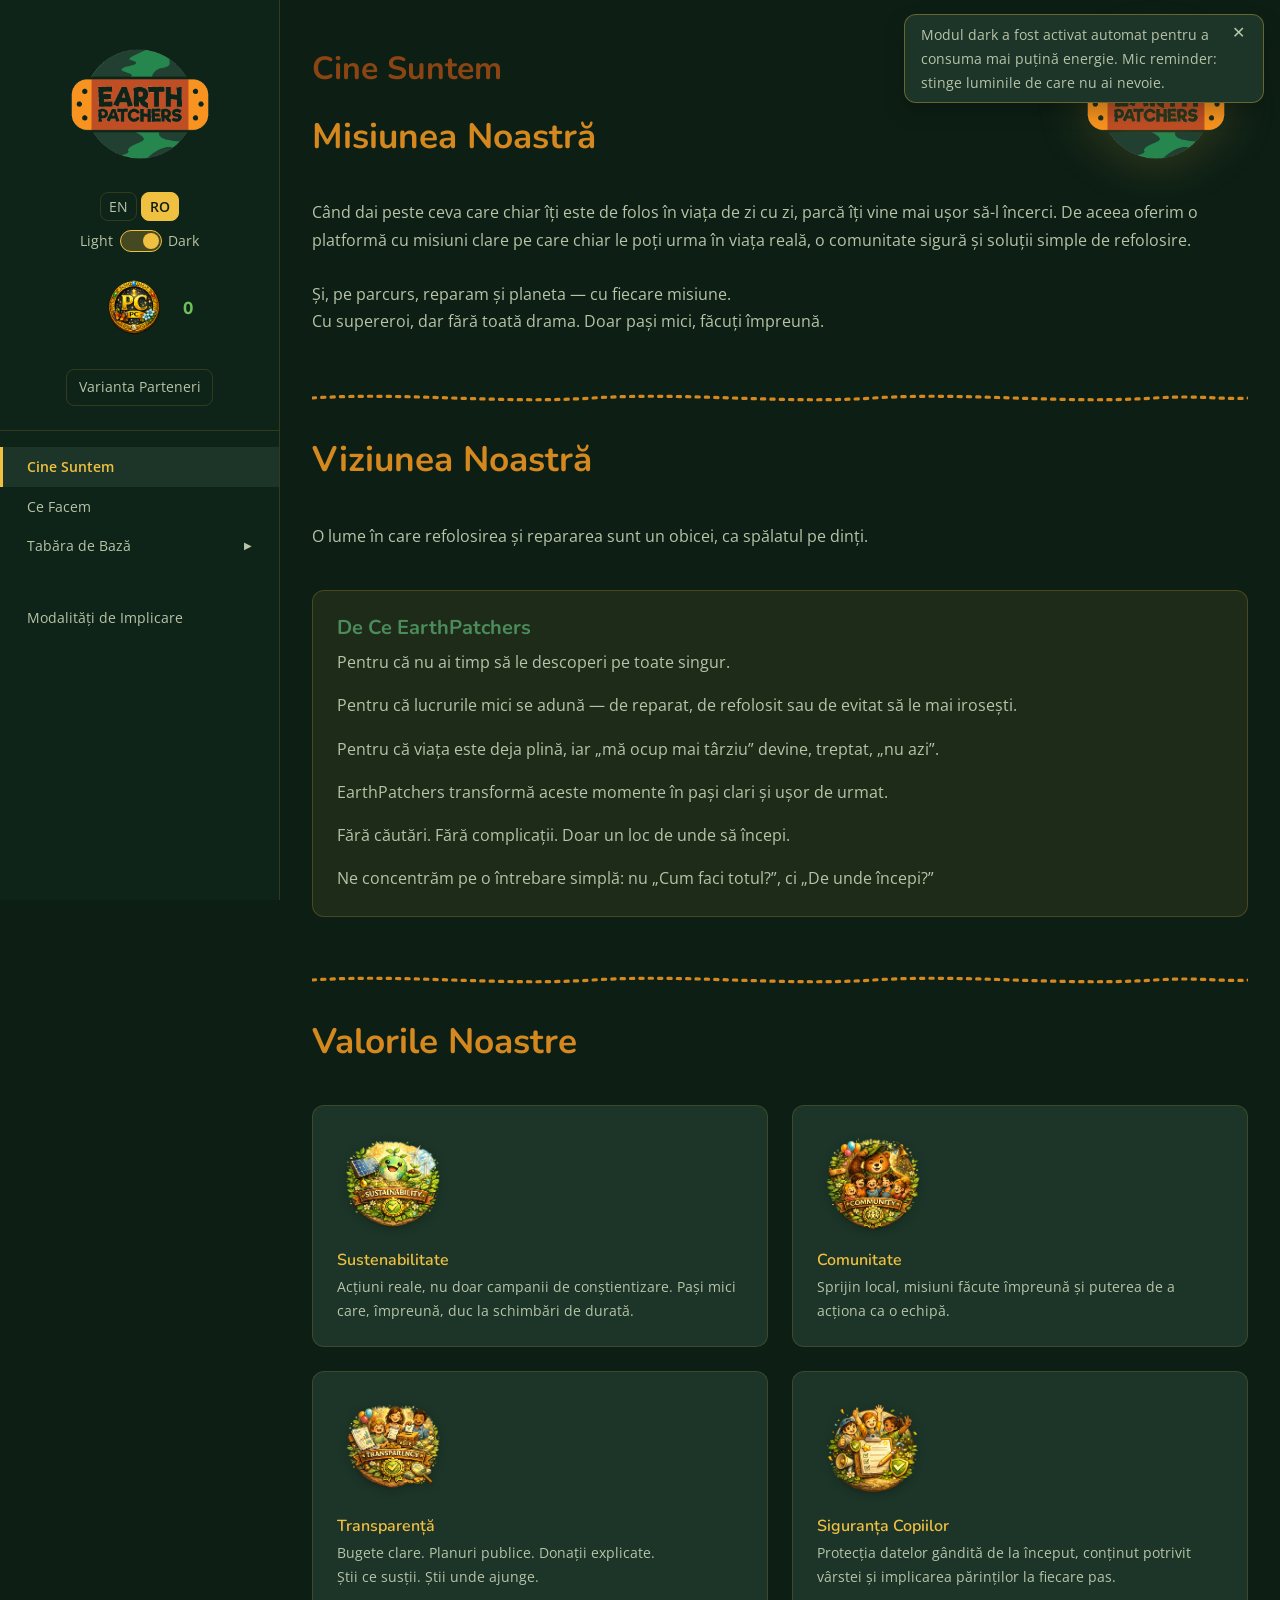
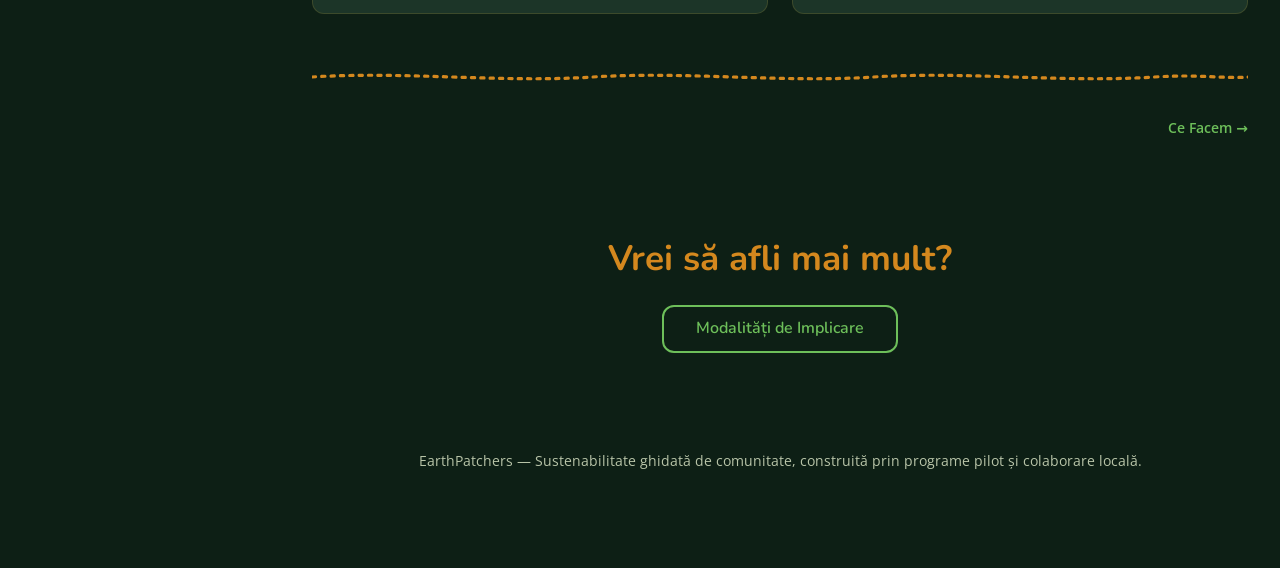
==== commit 8944d03e: "Refine website copy and mission card content" ====
--- a/index.html
+++ b/index.html
@@ -65,7 +65,7 @@
           <span class="patch-counter__value">0</span>
         </button>
         <div id="patch-counter-popover-desktop" class="patch-counter__popover" hidden>
-          <p class="patch-counter__text" data-i18n="patch-counter.info">Mock Patch Coin counter for now. It is not implemented yet.</p>
+          <p class="patch-counter__text" data-i18n="patch-counter.info">Patch Coin functionality is not implemented yet.</p>
           <a href="#module/patch-coins" class="patch-counter__link" data-i18n="patch-counter.link">More about Patch Coins</a>
         </div>
       </div>
@@ -117,35 +117,32 @@
       <div class="hero">
         <h1 class="hero__tagline" data-i18n="hero.tagline" data-i18n-html>Patching the Earth Together,
 One Stitch at a Time</h1>
-        <p class="hero__subtitle rich-text" data-i18n="hero.subtitle" data-i18n-html>Between work, school, laundry, and the everlasting question "where did I leave my keys?", searching for trusted planet missions shouldn&rsquo;t be another task on the list.<br><br>EarthPatchers wants to gather them for you in one place. Creating your own Tribe (a team), starting your own mission, jumping into one started by others, or teaming up with one created by our trusted NGO partners is what we plan to start building first.</p>
+        <p class="hero__subtitle rich-text" data-i18n="hero.subtitle" data-i18n-html>Small, clear missions you can do without an internet scavenger hunt.<br>We repair the planet too, but we start with what matters most to you: time, budget, and daily chaos.<br><br>No superheroes. No drama. Just small steps, done together.</p>
       </div>
 
       <!-- Why EarthPatchers Exists -->
       <div class="section">
         <div class="section__heading">
-          <h2 data-i18n="overview.problem.title">What would EarthPatchers stitch together</h2>
+          <h2 data-i18n="overview.problem.title">The Problem We Solve</h2>
         </div>
         <div class="section__divider"></div>
-        <div class="rich-text overview-problem-text" data-i18n="overview.problem.text" data-i18n-html>There&rsquo;s no shortage of information about the planet.<br>There&rsquo;s just a shortage of time, clarity, and simple ways to act on it.<br><br>The missions that truly help the planet are scattered like socks after laundry: everywhere, when what you really want is to have them neatly in one drawer, in the right place.<br>You find them across different websites, buried in long reports, floating through social media&hellip; exactly the kind of &ldquo;hunt&rdquo; you want to do when one hand is on the washing line, one is on the child, the dog is barking at the door, and your phone lights up with a work message: &ldquo;You forgot to reply to the client!&rdquo;&hellip; right?<br><br>EarthPatchers aims to gather them in one place so you can move straight to &ldquo;let&rsquo;s do this.&rdquo;<br><br>Then you choose how:<ul><li><strong>At home:</strong> small, quick missions for busy days.</li><li><strong>In a Tribe:</strong> build your own team or join one already started by people like you.</li><li><strong>With NGOs:</strong> join a trusted NGO&rsquo;s Tribe and help with their real missions.</li></ul></div>
-        <div class="callout callout--golden">
-          <p class="callout__text rich-text" data-i18n="overview.problem.solution" data-i18n-html><span class="overview-problem-signoff">No stress. No fuss.</span><br>Just practical action, shared effort, and the reminder that big things don&rsquo;t get fixed alone.</p>
-        </div>
+        <div class="rich-text overview-problem-text" data-i18n="overview.problem.text" data-i18n-html>We are not short on information.<br>We are short on time, clarity, and simple ways to act.<br><br>The ideas that help you save money, waste less, or do something useful are scattered everywhere &mdash; across websites, reports, and social media &mdash; like socks after laundry day: everywhere, when all you want is to have them neatly in a drawer, where they belong.<br><br>EarthPatchers gathers them in one place.<br>Not something to research.<br>Something to do.</div>
       </div>
 
       <!-- What Is a Mission -->
       <div class="section">
         <div class="section__heading">
-          <h2 data-i18n="overview.mission.title">What Will an EarthPatchers Mission Look Like?</h2>
+          <h2 data-i18n="overview.mission.title">Mission Examples</h2>
         </div>
         <div class="section__divider"></div>
-        <p data-i18n="overview.mission.text">A mission will be one practical action that helps nature, your neighborhood, or your community, and can be finished in real life. We plan missions to be clear, safe, and doable for different ages and schedules. A realistic rhythm could be one to three missions a month, when life allows.</p>
+        <p data-i18n="overview.mission.text">A mission is a practical action you can complete in real life that helps your neighborhood, your community, and the natural world.</p>
         <div class="section section--trust section--trust-missions">
           <div class="callout callout--green">
             <h4 class="callout__title" data-i18n="overview.trust.title">Important!</h4>
-            <div class="callout__text rich-text" data-i18n="overview.trust.missions" data-i18n-html><p>For now, <strong>Patch Coins</strong> will be tracked as a visible thank-you for real effort until the features that use them are ready.</p><p>Until mission functionality is in place on the website, missions can be validated by leaders, also called <strong>MasterPatchers</strong>, or by sending the requested proof to us by email.</p></div>
-          </div>
-        </div>
-        <p data-i18n="overview.mission.examples-intro">Examples by mission size and age group:</p>
+            <div class="callout__text rich-text" data-i18n="overview.trust.missions" data-i18n-html><p>Some features are still being built.</p><p>For now:</p><ul><li>Missions are validated by leaders (MasterPatchers) or by sending proof by email</li><li>Patch Coins are tracked as a visible thank-you for real effort.</li></ul><p>As the platform grows, validation and rewards will become fully integrated.</p></div>
+          </div>
+        </div>
+        <p class="mission-examples-intro" data-i18n="overview.mission.examples-intro">Examples by mission size and age group:</p>
         <div class="feature-grid mission-size-grid">
           <div class="feature-card">
             <div class="mission-size-header">
@@ -154,12 +151,13 @@
             </div>
             <div class="feature-card__text" data-i18n="overview.mission.small.examples" data-i18n-html>
               <ul>
-                <li>Timp: aproximativ 1–20 de minute, fie o singură dată, fie repetat câteva zile, până când obiceiul devine o rutină.</li>
-                <li>Kids: water one local tree or plant and track it for a week.</li>
-                <li>Teens: run a one-week save water at home Tribe challenge.</li>
-                <li>Adults: check the fridge, find 2 things that need to be eaten today or tomorrow, and move them to the front.</li>
+                <li>Durată: aproximativ 1–20 de minute, o singură dată sau repetată pe parcursul câtorva zile, până devine un obicei.</li>
+                <li>Copii: udă un copac sau o plantă din apropiere și urmărește-o timp de o săptămână.</li>
+                <li>Adolescenți: organizează, timp de o săptămână, o provocare în familie pentru a economisi apă acasă.</li>
+                <li>Adulți: verifică frigiderul, găsește 2 lucruri care trebuie consumate azi sau mâine și mută-le în față.</li>
               </ul>
             </div>
+            <a href="#module/small-missions" class="btn btn--secondary mission-size-link" data-i18n="overview.mission.small.cta">See Small Missions</a>
           </div>
           <div class="feature-card">
             <div class="mission-size-header">
@@ -168,12 +166,13 @@
             </div>
             <div class="feature-card__text" data-i18n="overview.mission.medium.examples" data-i18n-html>
               <ul>
-                <li>Time: about 45-60 minutes a week, usually done in one session.</li>
+                <li>Time: about 45–60 minutes, usually completed in one session over the course of a week.</li>
                 <li>Kids + family: park or riverbank clean-up.</li>
                 <li>Teens: take one no-car day and use bike, bus, or walking.</li>
                 <li>Adults: donate one item you no longer use (for example a pair of sunglasses, a book, or a jacket).</li>
               </ul>
             </div>
+            <a href="#module/medium-missions" class="btn btn--secondary mission-size-link" data-i18n="overview.mission.medium.cta">See Medium Missions</a>
           </div>
           <div class="feature-card">
             <div class="mission-size-header">
@@ -188,7 +187,12 @@
                 <li>Adults: coordinate a community day with clean-up, repair, and tree-care actions.</li>
               </ul>
             </div>
-          </div>
+            <a href="#module/large-missions" class="btn btn--secondary mission-size-link" data-i18n="overview.mission.big.cta">See Large Missions</a>
+          </div>
+        </div>
+        <div class="rich-text overview-mission-paths" data-i18n="overview.mission.paths" data-i18n-html><span class="overview-problem-lead">Then you choose how:</span><ul><li><strong>At home:</strong> small, quick missions for busy days.</li><li><strong>In a Tribe:</strong> build your own team or join one already started by people like you.</li><li><strong>With NGOs:</strong> join a trusted NGO&rsquo;s Tribe and help with their missions.</li></ul></div>
+        <div class="callout callout--golden">
+          <p class="callout__text rich-text" data-i18n="overview.mission.paths-solution" data-i18n-html><span class="overview-problem-signoff">No stress. No pressure.</span><br>Just practical action, shared effort, and a reminder that big things rarely get fixed alone.</p>
         </div>
       </div>
 
@@ -203,27 +207,45 @@
           <h4 class="callout__title" data-i18n="overview.tribe.types-intro">Tribes can be:</h4>
           <div class="feature-card__text" data-i18n="overview.tribe.types" data-i18n-html>
             <ul>
-              <li>for kids and teens + leaders (kids use aliases and avatars, no visible faces, and their activity is visible only inside the Tribe)</li>
-              <li>adults-only (adults choose how public their involvement is)</li>
+              <li>for kids and teens + leaders</li>
+              <li>adults-only</li>
             </ul>
           </div>
-          <div class="feature-card__text rich-text" data-i18n="overview.tribe.leaders" data-i18n-html><p><strong>Tribe leaders</strong> will need a validated account. They will help with moderation, keep things safe and clean, and can earn more <strong>Patch Coins</strong> for this extra responsibility.</p></div>
-        </div>
+        </div>
+        <p class="overview-tribe-cta">
+          <a href="#module/tribes" class="btn btn--secondary" data-i18n="overview.tribe.cta">Explore Tribes</a>
+        </p>
       </div>
 
       <!-- How It Works -->
       <div class="section">
         <div class="section__heading">
-          <h2 data-i18n="overview.how.title">How Will It Work</h2>
+          <h2 data-i18n="overview.how.title">How It Works</h2>
         </div>
         <div class="section__divider"></div>
-        <div class="section section--trust section--trust-how">
+        <div class="section section--trust section--trust-how" data-audience="partners">
           <div class="callout callout--green">
             <h4 class="callout__title" data-i18n="overview.trust.title">Important!</h4>
-            <div class="callout__text rich-text" data-i18n="overview.trust.how" data-i18n-html><p>To begin with, we will test missions <strong>offline</strong> while the <strong>website</strong> functionality is still <strong>under construction</strong>.</p></div>
-          </div>
-        </div>
-        <div class="journey-table-shell">
+            <div class="callout__text rich-text" data-i18n="overview.trust.how" data-i18n-html><p>Some features are still being built.</p><p>For now:</p><ul><li>Missions are validated by leaders (MasterPatchers) or by sending proof by email</li><li>Patch Coins are tracked as a visible thank-you for real effort</li></ul><p>As the platform grows, validation and rewards will become fully integrated.</p></div>
+          </div>
+        </div>
+        <div class="rich-text overview-how-public" data-audience="public" data-i18n="overview.how.public" data-i18n-html>
+          <ol>
+            <li>Choose a mission that fits your time and routine</li>
+            <li>Complete it in real life</li>
+            <li>(Optional) Do it with others in a Tribe</li>
+            <li>Get it validated</li>
+            <li>Earn Patch Coins as a visible thank-you for your effort</li>
+          </ol>
+        </div>
+        <div class="callout callout--golden" data-audience="public">
+          <h4 class="callout__title" data-i18n="mvp.more.title">Curious what’s coming next?</h4>
+          <p class="callout__text" data-i18n="mvp.more.text">Switch to Partner View to explore the full Base Camp plan and Next Steps in our Adventure.</p>
+          <p class="callout__actions">
+            <a href="index.html?view=partners#mvp" class="btn btn--secondary" data-i18n="mvp.more.cta">Explore Partner View</a>
+          </p>
+        </div>
+        <div class="journey-table-shell" data-audience="partners">
           <div class="journey-table-controls">
             <button type="button" class="journey-table-control journey-table-control--left" data-journey-scroll="left" data-i18n-aria-label="overview.how.scroll.left" aria-label="Scroll left">←</button>
             <button type="button" class="journey-table-control journey-table-control--right" data-journey-scroll="right" data-i18n-aria-label="overview.how.scroll.right" aria-label="Scroll right">→</button>
@@ -357,25 +379,16 @@
         </div>
       </div>
 
-      <!-- Pilot and discovery -->
+      <!-- Pilot and partnerships -->
       <div class="section">
         <div class="section__heading">
-          <h2 data-i18n="overview.cluj.title">Pilot and Discovery First</h2>
+          <h2 data-i18n="overview.cluj.title">Pilot and Partnerships</h2>
         </div>
         <div class="section__divider"></div>
         <div class="feature-card feature-card--single feature-card--cluj-single">
-          <div class="feature-card__icon feature-card__icon--cluj"><img src="assets/Pilot_and_Discovery_First.png" alt="Pilot and Discovery First"></div>
-          <p class="feature-card__text" data-i18n="overview.cluj.text" data-i18n-html>EarthPatchers plans to begin through pilots with interested schools, leaders, and early partners, then grow carefully.<br><br>New locations would open later only when there is enough discovery support (data + partners), so the information stays real, useful, and trustworthy.</p>
-        </div>
-      </div>
-
-      <!-- Partnerships -->
-      <div class="section">
-        <div class="section__heading">
-          <h2 data-i18n="overview.partners.title">Partnerships</h2>
-        </div>
-        <div class="section__divider"></div>
-        <p class="rich-text" data-i18n="overview.partners.text" data-i18n-html>EarthPatchers is designed to work alongside schools and NGOs, not replace them. We plan to build local partnerships and collaboration goals as missions scale.<br><br>If you want to start missions or get involved as a teacher, parent, scout leader, NGO, or partner, find more details in Ways to Get Involved.</p>
+          <div class="feature-card__icon feature-card__icon--cluj"><img src="assets/Pilot_and_Discovery_First.png" alt="Pilot and Partnerships"></div>
+          <p class="feature-card__text" data-i18n="overview.cluj.text" data-i18n-html>EarthPatchers is designed to work alongside schools and NGOs, not replace them.<br><br>We begin with real communities (schools, families, and early partners) and grow based on real feedback.<br><br>We build local partnerships and shared goals as missions grow.<br><br>If you want to get involved as a teacher, parent, scout leader, NGO, or partner, see Ways to Get Involved.</p>
+        </div>
       </div>
 
       <div class="cta-strip page-end-cta">
@@ -502,18 +515,18 @@
         </div>
         <div class="section__divider"></div>
         <ul class="metrics">
-          <li><span class="metrics__icon metrics__icon--missions"><img src="assets/Missions are completed and people return.png" alt="Missions are completed and people return for more"></span> <span data-i18n="mvp.success.item1">Missions are completed and people return for more</span></li>
-          <li><span class="metrics__icon metrics__icon--missions"><img src="assets/Youth participation is safe supportive and meaningful.png" alt="Youth participation is safe, supportive, and meaningful"></span> <span data-i18n="mvp.success.item2">Youth participation is safe, supportive, and meaningful</span></li>
+          <li><span class="metrics__icon metrics__icon--missions"><img src="assets/Missions are completed and people return.png" alt="Missions will be completed and people come back because missions feel doable and worth it."></span> <span data-i18n="mvp.success.item1">Missions will be completed and people come back because missions feel doable and worth it.</span></li>
+          <li><span class="metrics__icon metrics__icon--missions"><img src="assets/Youth participation is safe supportive and meaningful.png" alt="Parents feel comfortable letting kids participate — and kids actually enjoy coming back."></span> <span data-i18n="mvp.success.item2">Parents feel comfortable letting kids participate — and kids actually enjoy coming back.</span></li>
           <li data-audience="partners"><span class="metrics__icon metrics__icon--missions metrics__icon--missions-boost metrics__icon--missions-boost-wide"><img src="assets/Circular_exchange_jolly.png" alt="Circular exchange works smoothly with trust and moderation"></span> <span data-i18n="mvp.success.item3">Circular exchange works smoothly with trust and moderation</span></li>
           <li data-audience="partners"><span class="metrics__icon metrics__icon--missions metrics__icon--missions-boost metrics__icon--missions-boost-wide"><img src="assets/povestea_pamantului_jolly.png" alt="The staged learning layer helps people understand why and what to do next"></span> <span data-i18n="mvp.success.item4">The staged learning layer helps people understand "why" and "what to do next"</span></li>
-          <li><span class="metrics__icon metrics__icon--missions metrics__icon--missions-boost metrics__icon--missions-pilot"><img src="assets/pilot.png" alt="Early pilots become a strong foundation for future expansion"></span> <span data-i18n="mvp.success.item5">Early pilots become a strong foundation for future expansion</span></li>
+          <li><span class="metrics__icon metrics__icon--missions metrics__icon--missions-boost metrics__icon--missions-pilot"><img src="assets/pilot.png" alt="Pilots shape how we grow, based on what works and what doesn’t, not assumptions."></span> <span data-i18n="mvp.success.item5">Pilots shape how we grow, based on what works and what doesn’t, not assumptions.</span></li>
         </ul>
       </div>
       <div class="callout callout--golden" data-audience="public">
-        <h4 class="callout__title" data-i18n="mvp.more.title">Want to see everything we would like to build?</h4>
+        <h4 class="callout__title" data-i18n="mvp.more.title">Curious what’s coming next?</h4>
         <p class="callout__text" data-i18n="mvp.more.text">Switch to Partner View to explore the full Base Camp plan and Next Steps in our Adventure.</p>
         <p class="callout__actions">
-          <a href="index.html?view=partners#mvp" class="btn btn--secondary" data-i18n="mvp.more.cta">Go to Partner View</a>
+          <a href="index.html?view=partners#mvp" class="btn btn--secondary" data-i18n="mvp.more.cta">Explore Partner View</a>
         </p>
       </div>
 
@@ -628,7 +641,7 @@
         </div>
       </div>
       <div class="module-body">
-        <div class="rich-text module-body__intro" data-i18n="missions-hq.desc" data-i18n-html>Missions HQ is where EarthPatchers begins. It’s a library of real-life missions for kids, teens, and adults, designed to make “saving the Earth” feel doable.
+        <div class="rich-text module-body__intro" data-i18n="missions-hq.desc" data-i18n-html>Missions HQ is where EarthPatchers begins. It is a library of real-life missions for kids, teens, and adults — organised by time, type, and group.
 
 Missions come in sizes that fit busy life: • Tiny missions (10–20 minutes) • Weekend missions (1–2 hours) • Team missions (families, schools, clubs, Tribes)
 
@@ -640,21 +653,21 @@
           <div class="feature-grid mission-rewards-grid">
             <div class="feature-card">
               <div class="feature-card__icon feature-card__icon--missions-coin feature-card__icon--missions-coin-primary"><img src="assets/50_PC.png" alt="Patch Coins"></div>
-              <p class="feature-card__text" data-i18n="missions-hq.rewards.coins">Patch Coins: you earn them through missions and learning, and use them in Market Hut (and later in Games Room).</p>
+              <p class="feature-card__text" data-i18n="missions-hq.rewards.coins">Patch Coins: you earn them through missions and learning, and they later have practical use in modules like Market Hut and Games Room.</p>
             </div>
             <div class="feature-card">
               <div class="feature-card__icon feature-card__icon--missions-coin"><img src="assets/badge.png" alt="Badges"></div>
-              <p class="feature-card__text" data-i18n="missions-hq.rewards.badges">Badges: they are about who you are becoming (brave, kind, curious).</p>
+              <p class="feature-card__text" data-i18n="missions-hq.rewards.badges">Badges: they reflect the kind of person you are becoming (brave, kind, curious).</p>
             </div>
             <div class="feature-card">
               <div class="feature-card__icon feature-card__icon--missions-coin"><img src="assets/Achievement.png" alt="Achievements"></div>
-              <p class="feature-card__text" data-i18n="missions-hq.rewards.achievements">Achievements: the things you did, like stickers in your adventure notebook.</p>
-            </div>
-          </div>
-        </div>
-        <div class="callout callout--golden module-body__why">
-          <h4 class="callout__title" data-i18n="module.why">Why It Matters</h4>
-          <p class="callout__text" data-i18n="missions-hq.why">Missions turn climate anxiety into doable action. They give families and young people a clear starting point: one mission at a time, building real change step by step.</p>
+              <p class="feature-card__text" data-i18n="missions-hq.rewards.achievements">Achievements: they capture what you did along the way, like stickers in your adventure notebook.</p>
+            </div>
+          </div>
+        </div>
+        <div class="callout callout--golden module-body__why">
+          <h4 class="callout__title" data-i18n="module.why">Why It Matters</h4>
+          <p class="callout__text" data-i18n="missions-hq.why">Missions turn caring for the planet into an adventure. They give people a clear starting point: one mission at a time, building real change step by step.</p>
         </div>
       </div>
       <div class="module-nav">
@@ -675,11 +688,10 @@
       <div class="module-body">
         <div class="rich-text module-body__intro" data-i18n="patch-coins.desc" data-i18n-html>
           <p>Patch Coins are EarthPatchers thank-you points for effort and learning.</p>
-          <p>For now, missions can be validated by leaders (MasterPatchers) or by sending the requested proof to us by email until in-platform mission validation is ready.</p>
-        </div>
-        <div class="callout callout--golden module-body__why">
-          <h4 class="callout__title" data-i18n="module.why">Why It Matters</h4>
-          <p class="callout__text" data-i18n="patch-coins.why">Patch Coins make progress visible, fair, and motivating. They help turn small consistent action into a clear journey.</p>
+        </div>
+        <div class="callout callout--golden module-body__why">
+          <h4 class="callout__title" data-i18n="module.why">Why It Matters</h4>
+          <p class="callout__text" data-i18n="patch-coins.why">Patch Coins make progress visible, fair, and motivating. They turn small, consistent actions into something you can see and build on.</p>
         </div>
       </div>
       <div class="module-nav">
@@ -708,10 +720,6 @@
         <section id="small-missions" class="missions-section">
           <div class="missions-section__header">
             <h2>Quest Board</h2>
-            <p class="mission-intro">
-              Small, clear missions you can do without an internet scavenger hunt.
-              You save money, learn something useful, and yes - the planet gets a patch too.
-            </p>
           </div>
           <div id="mission-filters"></div>
           <div id="mission-grid"></div>
@@ -743,9 +751,6 @@
         <section id="medium-missions-board" class="missions-section">
           <div class="missions-section__header">
             <h2>Quest Board</h2>
-            <p class="mission-intro">
-              Medium missions need a little more time, but they still stay practical, playful, and realistic for family life.
-            </p>
           </div>
           <div id="medium-mission-filters"></div>
           <div id="medium-mission-grid"></div>
@@ -792,18 +797,15 @@
       </div>
       <div class="module-body">
         <div class="rich-text module-body__intro" data-i18n="large-missions.desc" data-i18n-html>
-          Large Missions are the bigger EarthPatchers challenges.
-        </div>
-        <div class="callout callout--golden module-body__why">
-          <h4 class="callout__title" data-i18n="module.why">Why It Matters</h4>
-          <p class="callout__text" data-i18n="large-missions.why">Large Missions show what a community can do when effort is shared. They turn courage, planning, and teamwork into visible local change.</p>
+          Large Missions are more complex EarthPatchers challenges that require more time available.
+        </div>
+        <div class="callout callout--golden module-body__why">
+          <h4 class="callout__title" data-i18n="module.why">Why It Matters</h4>
+          <p class="callout__text" data-i18n="large-missions.why">Large Missions show what a community can do when people work together. They turn shared effort into visible local change.</p>
         </div>
         <section id="large-missions-board" class="missions-section">
           <div class="missions-section__header">
             <h2>Quest Board</h2>
-            <p class="mission-intro">
-              Large missions are bigger adventures for shared effort, stronger planning, and visible local impact.
-            </p>
           </div>
           <div id="large-mission-filters"></div>
           <div id="large-mission-grid"></div>
@@ -825,14 +827,10 @@
         </div>
       </div>
       <div class="module-body">
-        <div class="rich-text module-body__intro" data-i18n="tribes.desc" data-i18n-html>A Tribe is EarthPatchers’ word for a small team (like a club). Tribes can be: • Kids/Teens Tribes (aliases + avatars, no visible kids’ faces, kid activity visible only in the Tribe) • Adults-only Tribes (adults choose their visibility)
-
-Missions can be shared across Tribes so great missions spread without exposing children’s accounts.
-
-Tribe “camp rules” keep things kind and clean: • Be kind • Keep private details private • No visible kids’ faces • Don’t post littering (and don’t encourage it) • Use a Littering report when something shouldn’t be there</div>
-        <div class="callout callout--golden module-body__why">
-          <h4 class="callout__title" data-i18n="module.why">Why It Matters</h4>
-          <p class="callout__text" data-i18n="tribes.why">Sustainability isn’t just about tasks — it’s about belonging. Tribes turn the platform into a community where people support each other, act together, and keep things safe and kind.</p>
+        <div class="rich-text module-body__intro" data-i18n="tribes.desc" data-i18n-html><p>Tribes are small groups where people take action together.</p><ul><li>For kids and teens, with adult leaders<ul><li>Kids use aliases and avatars, with no visible faces</li><li>Activity stays within the Tribe</li></ul></li><li>Adults-only<ul><li>They decide how visible public their involvement is</li></ul></li></ul><p>Tribe leaders have verified accounts. They help with moderation, keep things safe and respectful, and support the group.</p></div>
+        <div class="callout callout--golden module-body__why">
+          <h4 class="callout__title" data-i18n="module.why">Why It Matters</h4>
+          <p class="callout__text" data-i18n="tribes.why">Tribes aren’t just about tasks — they’re about belonging. They help turn the platform into a community where people support each other, act together, and keep things safe and kind.</p>
         </div>
         <div class="module-next-steps" data-audience="partners">
           <h4 class="module-next-steps__title" data-i18n="module.next-steps-title">Coming Later</h4>
@@ -1116,7 +1114,7 @@
           <h2 data-i18n="about.mission.title">Our Mission</h2>
         </div>
         <div class="section__divider"></div>
-        <div class="rich-text" data-i18n="about.mission.text" data-i18n-html>We don't believe the planet needs panic. We believe it needs people who know what they can do today. That's why we offer clear missions, a safe community, and simple reuse solutions. With superheroes but without all the drama. Just small steps, taken together.</div>
+        <div class="rich-text" data-i18n="about.mission.text" data-i18n-html>When something feels useful and worth your time in real life, it’s easier to give it a try. That’s why we offer a platform with clear missions you can actually follow in real life, a safe community, and simple reuse solutions.<br><br>And along the way, we repair the planet too — one mission at a time.<br>With superheroes, but without all the drama. Just small steps, done together.</div>
       </div>
 
       <!-- Vision -->
@@ -1125,15 +1123,14 @@
           <h2 data-i18n="about.vision.title">Our Vision</h2>
         </div>
         <div class="section__divider"></div>
-        <p data-i18n="about.vision.text">A world where doing good for the planet is as normal as brushing your teeth: simple habits, local support, and young people growing up with the skills and confidence to protect their future.</p>
-        <p data-i18n="about.vision.expand">Over time, EarthPatchers can expand city-by-city into a network of communities that take measurable local action, learn why it matters in an age-appropriate way, and make it easier for everyone to reuse, repair, and waste less.</p>
+        <p data-i18n="about.vision.text">A world where reusing and repairing are as routine as brushing your teeth.</p>
       </div>
 
       <!-- Why EarthPatchers -->
-      <div class="section">
+      <div class="section section--about-why">
         <div class="callout callout--golden">
           <h4 class="callout__title" data-i18n="about.why.title">Why EarthPatchers</h4>
-          <div class="callout__text rich-text" data-i18n="about.why.text" data-i18n-html><p>Because for 13 years, it was “that brilliant idea someone should build.”</p><p>We’ve shared it with over 1,000 people. It collected feedback. It grew. And the reaction was almost always the same:</p><p>“Wow. This should exist.”</p><p>And then… silence.</p><p>Not because it didn’t matter. But because it felt too big. Too complex. Too “let’s solve everything now.”</p><p>Developers are busy. But so are teachers, parents, entrepreneurs, and students.</p><p>Most of us live from one near step to the next: what I do tomorrow, this month, this quarter. We rarely have mental space for “what we do in 10 years.”</p><p>Not from indifference. From reality.</p><p>EarthPatchers was born from this exact question: How do we help busy people quickly do something valuable — without searching for needles in haystacks?</p><p>So we changed the big question: not “How do we build everything?”, but “Where do we start?”</p><p>Today, with the help of AI and a lot of perseverance, we start small. Clear. Concrete.</p><p>We don’t promise to save the planet in a weekend.</p><p>We promise a simpler path from “we should” to “let’s do it.”</p><p>Together.</p></div>
+          <div class="callout__text rich-text" data-i18n="about.why.text" data-i18n-html><p>Because you don’t have time to figure everything out.</p><p>Because small things pile up — things to fix, reuse, or stop wasting.</p><p>Because life is already full, and “I’ll deal with it later” quietly becomes “not today again.”</p><p>EarthPatchers turns those moments into clear, doable steps.</p><p>No searching. No overwhelm. Just a place to start.</p><p>So we focus on one simple question: not “How do you do everything?” but “Where do you start?”</p></div>
         </div>
       </div>
 
@@ -1145,41 +1142,39 @@
         <div class="section__divider"></div>
         <div class="values-grid">
           <div class="value-card">
-            <div class="value-card__icon"><img src="assets/sustainability.png" alt="Sustainability"></div>
-            <h4 class="value-card__title" data-i18n="about.value1.title">Sustainability</h4>
+            <div class="value-card__media">
+              <div class="value-card__icon"><img src="assets/sustainability.png" alt="Sustainability"></div>
+              <h4 class="value-card__title" data-i18n="about.value1.title">Sustainability</h4>
+            </div>
             <p class="value-card__text" data-i18n="about.value1.text">Real action over awareness campaigns. Small steps that add up to lasting change.</p>
           </div>
           <div class="value-card">
-            <div class="value-card__icon"><img src="assets/community.png" alt="Community"></div>
-            <h4 class="value-card__title" data-i18n="about.value2.title">Community</h4>
+            <div class="value-card__media">
+              <div class="value-card__icon"><img src="assets/community.png" alt="Community"></div>
+              <h4 class="value-card__title" data-i18n="about.value2.title">Community</h4>
+            </div>
             <p class="value-card__text" data-i18n="about.value2.text">Local support, shared missions, and the power of acting together.</p>
           </div>
           <div class="value-card">
-            <div class="value-card__icon"><img src="assets/Transparency.png" alt="Transparency"></div>
-            <h4 class="value-card__title" data-i18n="about.value3.title">Transparency</h4>
+            <div class="value-card__media">
+              <div class="value-card__icon"><img src="assets/Transparency.png" alt="Transparency"></div>
+              <h4 class="value-card__title" data-i18n="about.value3.title">Transparency</h4>
+            </div>
             <p class="value-card__text rich-text" data-i18n="about.value3.text" data-i18n-html>Clear budgets. Public plans. Donations explained.<br>You know what you support. You know where it goes.</p>
           </div>
           <div class="value-card">
-            <div class="value-card__icon"><img src="assets/Youth participation is safe supportive and meaningful.png" alt="Child Safety"></div>
-            <h4 class="value-card__title" data-i18n="about.value4.title">Child Safety</h4>
+            <div class="value-card__media">
+              <div class="value-card__icon"><img src="assets/Youth participation is safe supportive and meaningful.png" alt="Child Safety"></div>
+              <h4 class="value-card__title" data-i18n="about.value4.title">Child Safety</h4>
+            </div>
             <p class="value-card__text" data-i18n="about.value4.text">Privacy-by-design, age-appropriate content, and guardian involvement at every step.</p>
           </div>
         </div>
-      </div>
-
-      <!-- Where We Start -->
-      <div class="section section--about-trail-before">
-        <div class="section__heading">
-          <h2 data-i18n="about.how.title">Where We Start</h2>
-        </div>
-        <div class="section__divider"></div>
-        <p data-i18n="about.how.text">We will work through partnerships with schools, NGOs, local leaders, and early pilot partners, plus community voting to decide what happens next. Everything will start small, be tested, and grow based on real feedback. Over time, missions can be tailored by location through collaboration with trusted local NGOs and partners.</p>
       </div>
 
       <div class="cta-strip page-end-cta">
         <h2 data-i18n="overview.cta.title">Ready to Learn More?</h2>
         <div class="cta-strip__buttons">
-          <a href="#overview" class="btn btn--primary" data-i18n="about.cta.overview">See What We Do</a>
           <a href="#contact" class="btn btn--secondary" data-i18n="overview.cta.contact">Ways to Get Involved</a>
         </div>
       </div>
@@ -1192,11 +1187,11 @@
     <!-- ===== CONTACT US PAGE ===== -->
     <section id="page-contact" class="page">
       <h1 data-i18n="contact.title">Ways to Get Involved</h1>
-      <p class="rich-text" data-i18n="contact.intro" data-i18n-html>Do you want to bring EarthPatchers to your school, your community, or your organization?<br><br>Give us a sign. We promise we will not send a 48-page PDF.<br><br>We will sit down together (virtually or in person) and get things moving together.</p>
+      <p class="rich-text" data-i18n="contact.intro" data-i18n-html>Want to bring EarthPatchers to your school, community, or organization?<br><br>Give us a sign. We promise not to send a 48-page PDF.<br><br>We’ll sit down (virtually or in person) and get things moving.<br><br>No long process. Just a quick conversation to see what fits.</p>
 
       <div class="donate-actions">
         <a class="btn btn--primary" href="mailto:contact@earthpatchers.org">contact@earthpatchers.org</a>
-        <button id="contact-copy-email-btn" type="button" class="btn btn--secondary" data-i18n="contact.copy-email">Copy Email</button>
+        <button id="contact-copy-email-btn" type="button" class="btn btn--secondary" data-i18n="contact.copy-email">Copy address</button>
       </div>
       <p id="contact-copy-status" class="donate-status" aria-live="polite"></p>
 
--- a/css/styles.css
+++ b/css/styles.css
@@ -1299,6 +1299,36 @@
     min-height: 620px;
   }
 
+  .mission-card--flipped {
+    min-height: auto;
+  }
+
+  .mission-card--flipped .mission-card__inner {
+    min-height: auto;
+    height: auto;
+    transform: none;
+  }
+
+  .mission-card--flipped .mission-card__face--front {
+    display: none;
+  }
+
+  .mission-card--flipped .mission-card__face--back {
+    position: relative;
+    inset: auto;
+    transform: none;
+    display: grid;
+    min-height: auto;
+    overflow: visible;
+    touch-action: pan-y;
+  }
+
+  .mission-card--flipped .mission-content--back {
+    overflow: visible;
+    -webkit-overflow-scrolling: auto;
+    touch-action: pan-y;
+  }
+
   .mission-content h3 {
     font-size: clamp(1.1rem, 7vw, 1.45rem);
     line-height: 1.12;
@@ -1410,6 +1440,7 @@
   margin-left: var(--sidebar-width);
   flex: 1;
   min-height: 100vh;
+  overflow-anchor: none;
 }
 
 .page {
@@ -1419,6 +1450,7 @@
   margin: 0;
   animation: fadeIn 0.3s ease;
   position: relative;
+  overflow-anchor: none;
 }
 
 .page::before {
@@ -1877,6 +1909,12 @@
   grid-template-columns: repeat(3, 1fr);
 }
 
+.mission-size-grid .feature-card {
+  display: flex;
+  flex-direction: column;
+  height: 100%;
+}
+
 .mission-size-header {
   display: flex;
   align-items: center;
@@ -1897,6 +1935,21 @@
   position: relative;
   z-index: 2;
   filter: drop-shadow(0 2px 3px rgba(0, 0, 0, 0.2));
+}
+
+.mission-size-link {
+  width: 100%;
+  margin-top: var(--space-md);
+  justify-content: center;
+  margin-top: auto;
+}
+
+.mission-examples-intro {
+  margin-top: calc(var(--space-md) * -1);
+}
+
+.overview-mission-paths {
+  margin-top: var(--space-xl);
 }
 
 #page-overview .mission-size-grid .feature-card__title {
@@ -2054,7 +2107,7 @@
 }
 
 html[data-theme="dark"] .journey-table-control {
-  color: #9fe3b1;
+  color: var(--color-text-accent);
   border-color: rgba(159, 227, 177, 0.28);
 }
 
@@ -2764,6 +2817,12 @@
   background: var(--color-bg-card);
   border: 1px solid var(--color-border);
   border-radius: var(--radius);
+}
+
+.value-card__media {
+  display: flex;
+  flex-direction: column;
+  align-items: flex-start;
 }
 
 .value-card__icon {
@@ -2836,6 +2895,15 @@
   padding-top: var(--space-xl);
   border-top: 1px solid var(--color-border);
   margin-top: var(--space-2xl);
+  position: static;
+  inset: auto;
+  bottom: auto;
+  left: auto;
+  right: auto;
+  clear: both;
+  width: 100%;
+  align-self: stretch;
+  overflow-anchor: none;
 }
 
 .module-nav__spacer {
@@ -2845,6 +2913,7 @@
 .module-nav__link {
   font-size: var(--font-size-sm);
   font-weight: 600;
+  overflow-anchor: none;
 }
 
 .module-nav__prev {}
@@ -2934,7 +3003,31 @@
   margin-top: var(--space-3xl);
 }
 
-.page-end-cta {}
+.page-end-cta.section--about-trail-before {
+  margin-top: var(--space-lg);
+}
+
+#page-about .section--about-why {
+  margin-top: calc(-1 * var(--space-lg));
+}
+
+#page-about .page-nav {
+  position: relative;
+  border-top: none;
+  padding-top: calc(var(--space-lg) + 14px);
+}
+
+#page-about .page-nav::before {
+  content: '';
+  position: absolute;
+  top: calc(-1 * var(--space-sm));
+  left: 0;
+  right: 0;
+  height: 14px;
+  background-repeat: no-repeat;
+  background-size: 100% 100%;
+  background-image: var(--trail-divider-svg);
+}
 
 .page-footer-note {}
 
@@ -3090,6 +3183,25 @@
     align-items: flex-start;
   }
 
+  .feature-card--cluj-single {
+    display: grid;
+    grid-template-columns: 120px minmax(0, 1fr);
+    align-items: center;
+    column-gap: var(--space-md);
+    padding-left: var(--space-lg);
+  }
+
+  .feature-card--cluj-single .feature-card__icon {
+    justify-self: center;
+    align-self: center;
+    margin-bottom: 0;
+  }
+
+  .feature-card--cluj-single .feature-card__text {
+    width: 100%;
+    margin: 0;
+  }
+
   .pillars {
     grid-template-columns: 1fr;
   }
@@ -3117,12 +3229,6 @@
     width: min(220px, 60vw);
   }
 
-  #page-module-patch-coins .module-hero__image {
-    width: min(220px, 60vw);
-    transform: scale(1.18) translateY(-28px);
-    transform-origin: center top;
-  }
-
   .page--module .module-hero {
     margin-bottom: var(--space-lg);
   }
@@ -3131,26 +3237,53 @@
     margin-bottom: 0.4rem;
   }
 
-  #page-module-patch-coins .module-hero {
-    margin-bottom: var(--space-sm);
-  }
-
-  #page-module-patch-coins .module-body__intro {
-    margin-top: calc(-1 * var(--space-sm));
-  }
-
-  #page-module-patch-coins .module-body__intro {
-    margin-top: 0;
-  }
-
   .values-grid {
     grid-template-columns: 1fr;
+  }
+
+  .value-card {
+    display: grid;
+    grid-template-columns: 140px minmax(0, 1fr);
+    align-items: center;
+    column-gap: var(--space-lg);
+  }
+
+  .value-card__media {
+    align-items: center;
+    justify-self: center;
+    text-align: center;
+  }
+
+  .value-card__icon {
+    width: 124px;
+    height: 124px;
+    margin-bottom: var(--space-xs);
+  }
+
+  .value-card__icon img {
+    width: 124px;
+    height: 124px;
+  }
+
+  .value-card__title {
+    margin-bottom: 0;
+    text-align: center;
+  }
+
+  .value-card__text {
+    align-self: center;
+    margin: 0;
   }
 
   .module-nav {
     flex-direction: column;
     gap: var(--space-md);
     text-align: center;
+    position: static;
+    inset: auto;
+    bottom: auto;
+    left: auto;
+    right: auto;
   }
 
   /* Keep key custom icons readable on mobile */
@@ -3260,6 +3393,12 @@
   .feature-card__icon--cluj img {
     width: 88px;
     height: 88px;
+  }
+
+  .feature-card--cluj-single {
+    padding-left: var(--space-md);
+    padding-right: var(--space-md);
+    grid-template-columns: 100px minmax(0, 1fr);
   }
 
   .value-card__icon {
@@ -3368,7 +3507,7 @@
   }
 
   #page-module-patch-coins .module-hero__image {
-    width: min(220px, 60vw) !important;
+    width: min(360px, 92vw) !important;
     min-width: unset;
     object-fit: contain;
     object-position: center;
